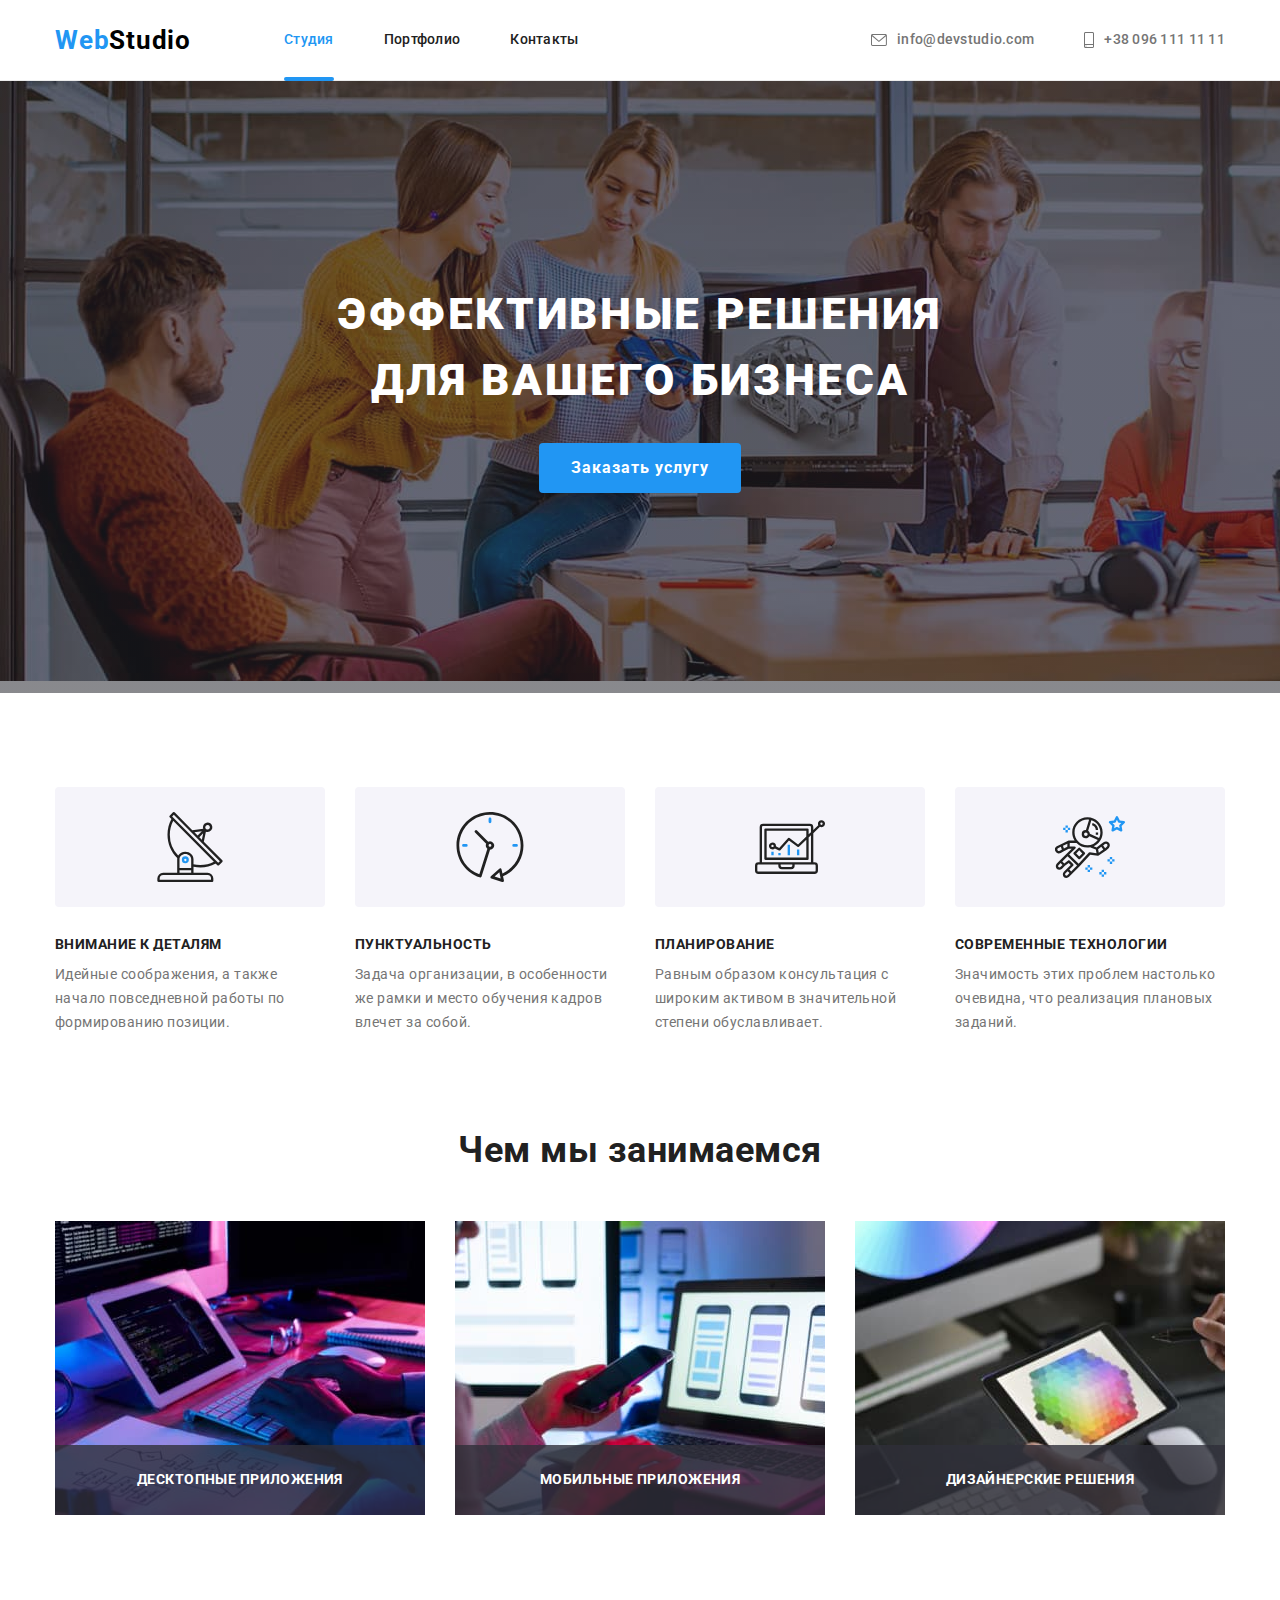
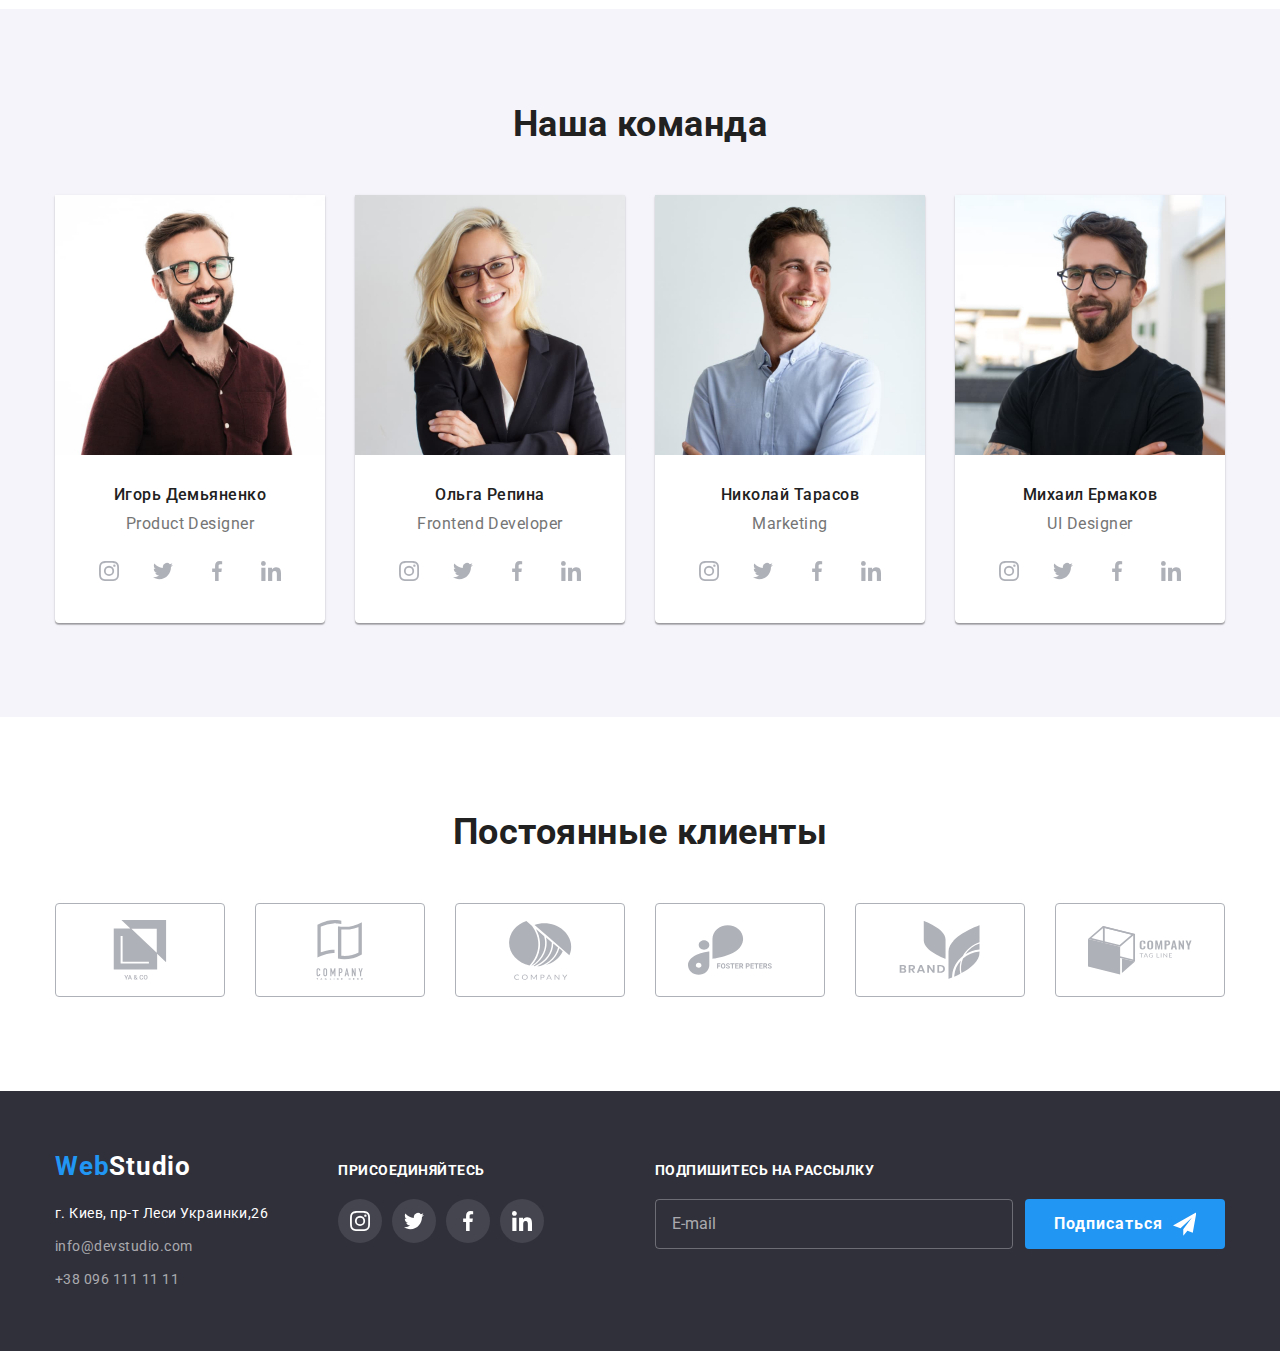
==== index.html @ 03849c9b "правки з Modal в adaptiv Tablet" ====
<!DOCTYPE html>
<html lang="ru">
  <head>
    <meta charset="UTF-8" />
    <meta http-equiv="X-UA-Compatible" content="IE=edge" />
    <meta name="viewport" content="width=device-width, initial-scale=1.0" />
    <title>Студия</title>
    <link
      href="https://fonts.googleapis.com/css2?family=Raleway:wght@700&family=Roboto:wght@400;500;700;900&display=swap"
      rel="stylesheet"
    />
    <link
      rel="stylesheet"
      href="https://cdnjs.cloudflare.com/ajax/libs/modern-normalize/1.1.0/modern-normalize.min.css"
    />
    <link rel="stylesheet" href="./css/main.min.css" />
  </head>
  <body data-body>
    <!-- Container Header -->

    <header class="header">
      <div class="header__conteiner conteiner">
        <!-- Header Navigation -->
        <nav class="nav">
          <a lang="en" href="./index.html" class="logo nav__logo link"
            >Web<span class="logo__black">Studio</span></a
          >
          <ul class="nav__list list">
            <li class="nav__item">
              <a href="./index.html" class="nav__link nav__link--current link">Студия</a>
            </li>
            <li class="nav__item">
              <a href="./portfolio.html" class="nav__link link">Портфолио</a>
            </li>
            <li class="nav__item"><a href="" class="nav__link link">Контакты</a></li>
          </ul>
        </nav>

        <!-- Header Contacts -->

        <ul class="contacts list">
          <li class="contacts__item">
            <a class="contacts__link link" href="mailto:info@devstudio.com">
              <svg class="contacts__icon" width="16" height="12">
                <use href="./images/icons.svg#envelope"></use>
              </svg>
              info@devstudio.com
            </a>
          </li>
          <li class="contacts__item">
            <a class="contacts__link link" href="tel:+380961111111">
              <svg class="contacts__icon" width="10" height="16">
                <use href="./images/icons.svg#smartphone"></use>
              </svg>
              +38 096 111 11 11
            </a>
          </li>
        </ul>

        <!-- Mobile Menu open-button-->

        <button type="button" class="menu-button" data-menu-open>
          <svg class="menu-button__icon" width="40" height="40">
            <use href="./images/icons.svg#menu_open"></use>
          </svg>
        </button>
      </div>

      <!-- Header Mobile Menu -->

      <div class="menu is-hidden" data-menu>
        <div class="menu__conteiner conteiner">
          <div class="menu__top">
            <!-- Mobile Menu close-button-->

            <button type="button" class="menu-button menu-button--close" data-menu-close>
              <svg class="menu-button__icon" width="40" height="40">
                <use href="./images/icons.svg#menu_close"></use>
              </svg>
            </button>

            <!-- Menu Navigation -->

            <ul class="menu-nav list">
              <li class="menu-nav__item">
                <a href="./index.html" class="menu-nav__link menu-nav__link--current link"
                  >Студия</a
                >
              </li>
              <li class="menu-nav__item">
                <a href="./portfolio.html" class="menu-nav__link link">Портфолио</a>
              </li>
              <li class="menu-nav__item"><a href="" class="menu-nav__link link">Контакты</a></li>
            </ul>
          </div>
          <div class="menu__bottom">
            <!-- Menu Contects -->

            <ul class="menu-contacts list">
              <li class="menu-contacts__item">
                <a
                  class="menu-contacts__link menu-contacts__link--tel link"
                  href="tel:+380961111111"
                >
                  +38 096 111 11 11
                </a>
              </li>

              <li class="menu-contacts__item">
                <a class="menu-contacts__link link" href="mailto:info@devstudio.com">
                  info@devstudio.com
                </a>
              </li>
            </ul>

            <!-- Menu Links -->

            <ul class="menu-links list">
              <li class="menu-links__item">
                <a href="" class="menu-links__link" aria-label="instagram" target="_blank"></a
                >Instagram
              </li>

              <li class="menu-links__item">
                <a href="" class="menu-links__link" aria-label="twitter" target="_blank"></a>Twitter
              </li>

              <li class="menu-links__item">
                <a href="" class="menu-links__link" aria-label="facebook" target="_blank"></a
                >Facebook
              </li>

              <li class="menu-links__item">
                <a href="" aria-label="linkedin" target="_blank"></a>Linkedin
              </li>
            </ul>
          </div>
        </div>
      </div>
    </header>

    <!-- Container About -->

    <main>
      <!-- section Hero -->
      <section class="hero">
        <div class="conteiner">
          <h1 class="hero__title">Эффективные решения для вашего бизнеса</h1>
          <button type="button" class="hero__button" data-modal-open>Заказать услугу</button>
        </div>
      </section>

      <!-- section Specifics -->

      <section class="section">
        <div class="conteiner">
          <h2 class="visually-hidden">Особенности</h2>
          <ul class="specifics list">
            <li class="specifics__item">
              <div class="specifics__box">
                <svg class="specifics__icon">
                  <use href="./images/icons.svg#antenna"></use>
                </svg>
              </div>
              <h3 class="specifics__caption">Внимание к деталям</h3>
              <p class="specifics__text">
                Идейные соображения, а также начало повседневной работы по формированию позиции.
              </p>
            </li>

            <li class="specifics__item">
              <div class="specifics__box">
                <svg class="specifics__icon">
                  <use href="./images/icons.svg#clock"></use>
                </svg>
              </div>
              <h3 class="specifics__caption">Пунктуальность</h3>
              <p class="specifics__text">
                Задача организации, в особенности же рамки и место обучения кадров влечет за собой.
              </p>
            </li>

            <li class="specifics__item">
              <div class="specifics__box">
                <svg class="specifics__icon">
                  <use href="./images/icons.svg#diagram"></use>
                </svg>
              </div>
              <h3 class="specifics__caption">Планирование</h3>
              <p class="specifics__text">
                Равным образом консультация с широким активом в значительной степени обуславливает.
              </p>
            </li>

            <li class="specifics__item">
              <div class="specifics__box">
                <svg class="specifics__icon">
                  <use href="./images/icons.svg#astronaut"></use>
                </svg>
              </div>
              <h3 class="specifics__caption">Современные технологии</h3>
              <p class="specifics__text">
                Значимость этих проблем настолько очевидна, что реализация плановых заданий.
              </p>
            </li>
          </ul>
        </div>
      </section>

      <!-- section Features -->

      <section class="section section--padding">
        <div class="conteiner">
          <h2 class="section__title section__title--hidden">Чем мы занимаемся</h2>
          <ul class="features list">
            <li class="features__item">
              <div class="features__card">
                <img
                  src="./images/box-1.jpg"
                  alt="Планшет с клавиатурой"
                  width="370"
                  height="294"
                />
                <div class="features__thumb">
                  <h3 class="features__caption">Десктопные приложения</h3>
                </div>
              </div>
            </li>

            <li class="features__item">
              <div class="features__card">
                <img src="./images/box-2.jpg" alt="Смартфон и ноутбук" width="370" height="294" />
                <div class="features__thumb">
                  <h3 class="features__caption">Мобильные приложения</h3>
                </div>
              </div>
            </li>

            <li class="features__item">
              <div class="features__card">
                <img
                  src="./images/box-3.jpg"
                  alt="Планшет с изображением"
                  width="370"
                  height="294"
                />
                <div class="features__thumb">
                  <h3 class="features__caption">Дизайнерские решения</h3>
                </div>
              </div>
            </li>
          </ul>
        </div>
      </section>

      <!-- section Team -->

      <section class="section section--background">
        <div class="conteiner">
          <h2 class="section__title">Наша команда</h2>
          <ul class="team list">
            <li class="team__item">
              <img
                src="./images/team-card-1.jpg"
                alt="Мужчина в очках с бородой в коричневой рубашке"
                width="270"
                height="260"
              />
              <div class="team__card">
                <h3 class="team__caption">Игорь Демьяненко</h3>
                <p lang="en" class="team__text">Product Designer</p>
                <ul class="networks list">
                  <li class="networks__item">
                    <a class="networks__link" href="" aria-label="instagram">
                      <svg class="networks__icon networks__icon--team">
                        <use href="./images/icons.svg#instagram"></use>
                      </svg>
                    </a>
                  </li>

                  <li class="networks__item">
                    <a class="networks__link" href="" aria-label="twitter">
                      <svg class="networks__icon networks__icon--team">
                        <use href="./images/icons.svg#twitter"></use>
                      </svg>
                    </a>
                  </li>

                  <li class="networks__item">
                    <a class="networks__link" href="" aria-label="facebook">
                      <svg class="networks__icon networks__icon--team">
                        <use href="./images/icons.svg#facebook"></use>
                      </svg>
                    </a>
                  </li>

                  <li class="networks__item">
                    <a class="networks__link" href="" aria-label="linkedin">
                      <svg class="networks__icon networks__icon--team">
                        <use href="./images/icons.svg#linkedin"></use>
                      </svg>
                    </a>
                  </li>
                </ul>
              </div>
            </li>

            <li class="team__item">
              <img
                src="./images/team-card-2.jpg"
                alt="Девушка с белыми волосами в очках в черном пиджаке"
                width="270"
                height="260"
              />
              <div class="team__card">
                <h3 class="team__caption">Ольга Репина</h3>
                <p lang="en" class="team__text">Frontend Developer</p>
                <ul class="networks list">
                  <li class="networks__item">
                    <a class="networks__link" href="" aria-label="instagram">
                      <svg class="networks__icon networks__icon--team">
                        <use href="./images/icons.svg#instagram"></use>
                      </svg>
                    </a>
                  </li>

                  <li class="networks__item">
                    <a class="networks__link" href="" aria-label="twitter">
                      <svg class="networks__icon networks__icon--team">
                        <use href="./images/icons.svg#twitter"></use>
                      </svg>
                    </a>
                  </li>

                  <li class="networks__item">
                    <a class="networks__link" href="" aria-label="facebook">
                      <svg class="networks__icon networks__icon--team">
                        <use href="./images/icons.svg#facebook"></use>
                      </svg>
                    </a>
                  </li>

                  <li class="networks__item">
                    <a class="networks__link" href="" aria-label="linkedin">
                      <svg class="networks__icon networks__icon--team">
                        <use href="./images/icons.svg#linkedin"></use>
                      </svg>
                    </a>
                  </li>
                </ul>
              </div>
            </li>

            <li class="team__item">
              <img
                src="./images/team-card-3.jpg"
                alt="Мужчина в белой рубашке"
                width="270"
                height="260"
              />
              <div class="team__card">
                <h3 class="team__caption">Николай Тарасов</h3>
                <p lang="en" class="team__text">Marketing</p>
                <ul class="networks list">
                  <li class="networks__item">
                    <a class="networks__link" href="" aria-label="instagram">
                      <svg class="networks__icon networks__icon--team">
                        <use href="./images/icons.svg#instagram"></use>
                      </svg>
                    </a>
                  </li>

                  <li class="networks__item">
                    <a class="networks__link" href="" aria-label="twitter">
                      <svg class="networks__icon networks__icon--team">
                        <use href="./images/icons.svg#twitter"></use>
                      </svg>
                    </a>
                  </li>

                  <li class="networks__item">
                    <a class="networks__link" href="" aria-label="facebook">
                      <svg class="networks__icon networks__icon--team">
                        <use href="./images/icons.svg#facebook"></use>
                      </svg>
                    </a>
                  </li>

                  <li class="networks__item">
                    <a class="networks__link" href="" aria-label="linkedin">
                      <svg class="networks__icon networks__icon--team">
                        <use href="./images/icons.svg#linkedin"></use>
                      </svg>
                    </a>
                  </li>
                </ul>
              </div>
            </li>

            <li class="team__item">
              <img
                src="./images/team-card-4.jpg"
                alt="Мужчина в очках с бородой в черной футболке"
                width="270"
                height="260"
              />
              <div class="team__card">
                <h3 class="team__caption">Михаил Ермаков</h3>
                <p lang="en" class="team__text">UI Designer</p>
                <ul class="networks list">
                  <li class="networks__item">
                    <a class="networks__link" href="" aria-label="instagram">
                      <svg class="networks__icon networks__icon--team">
                        <use href="./images/icons.svg#instagram"></use>
                      </svg>
                    </a>
                  </li>

                  <li class="networks__item">
                    <a class="networks__link" href="" aria-label="twitter">
                      <svg class="networks__icon networks__icon--team">
                        <use href="./images/icons.svg#twitter"></use>
                      </svg>
                    </a>
                  </li>

                  <li class="networks__item">
                    <a class="networks__link" href="" aria-label="facebook">
                      <svg class="networks__icon networks__icon--team">
                        <use href="./images/icons.svg#facebook"></use>
                      </svg>
                    </a>
                  </li>

                  <li class="networks__item">
                    <a class="networks__link" href="" aria-label="linkedin">
                      <svg class="networks__icon networks__icon--team">
                        <use href="./images/icons.svg#linkedin"></use>
                      </svg>
                    </a>
                  </li>
                </ul>
              </div>
            </li>
          </ul>
        </div>
      </section>

      <!--section Clients -->

      <section class="section">
        <div class="conteiner">
          <h2 class="section__title">Постоянные клиенты</h2>
          <ul class="clients list">
            <li class="clients__item">
              <a class="clients__links" href="" aria-label="company-a">
                <svg class="clients__icon" width="106" height="60">
                  <use href="./images/icons.svg#group-a"></use>
                </svg>
              </a>
            </li>

            <li class="clients__item">
              <a class="clients__links" href="" aria-label="company-b">
                <svg class="clients__icon" width="106" height="60">
                  <use href="./images/icons.svg#group-b"></use>
                </svg>
              </a>
            </li>

            <li class="clients__item">
              <a class="clients__links" href="" aria-label="company-c">
                <svg class="clients__icon" width="106" height="60">
                  <use href="./images/icons.svg#group-c"></use>
                </svg>
              </a>
            </li>

            <li class="clients__item">
              <a class="clients__links" href="" aria-label="company-d">
                <svg class="clients__icon" width="106" height="60">
                  <use href="./images/icons.svg#group-d"></use>
                </svg>
              </a>
            </li>

            <li class="clients__item">
              <a class="clients__links" href="" aria-label="company-e">
                <svg class="clients__icon" width="106" height="60">
                  <use href="./images/icons.svg#group-e"></use>
                </svg>
              </a>
            </li>

            <li class="clients__item">
              <a class="clients__links" href="" aria-label="company-f">
                <svg class="clients__icon" width="106" height="60">
                  <use href="./images/icons.svg#group-f"></use>
                </svg>
              </a>
            </li>
          </ul>
        </div>
      </section>
    </main>

    <!-- Container Information -->

    <footer class="footer">
      <div class="conteiner footer__conteiner">
        <!-- Address -->

        <div class="footer__inner">
          <div class="address">
            <a lang="en" href="./index.html" class="logo footer__logo link"
              >Web<span class="logo__white">Studio</span></a
            >
            <address>
              <ul class="address__list list">
                <li class="address__item">
                  <a
                    href="https://goo.gl/maps/yYDRXDm1d8VH44QLA"
                    target="_blank"
                    class="address__link address__link--map link"
                    >г. Киев, пр-т Леси Украинки,26</a
                  >
                </li>
                <li class="address__item">
                  <a href="mailto:info@devstudio.com" class="address__link link"
                    >info@devstudio.com</a
                  >
                </li>
                <li class="address__item">
                  <a href="tel:+380961111111" class="address__link link">+38 096 111 11 11</a>
                </li>
              </ul>
            </address>
          </div>

          <!-- Footer Links -->

          <div class="footer-links">
            <b class="footer-links__caption">присоединяйтесь</b>
            <ul class="networks list">
              <li class="networks__item">
                <a class="networks__link networks__link--fotter" href="" aria-label="instagram">
                  <svg class="networks__icon networks__icon--footer">
                    <use href="./images/icons.svg#instagram"></use>
                  </svg>
                </a>
              </li>

              <li class="networks__item">
                <a class="networks__link networks__link--fotter" href="" aria-label="twitter">
                  <svg class="networks__icon networks__icon--footer">
                    <use href="./images/icons.svg#twitter"></use>
                  </svg>
                </a>
              </li>

              <li class="networks__item">
                <a class="networks__link networks__link--fotter" href="" aria-label="facebook">
                  <svg class="networks__icon networks__icon--footer">
                    <use href="./images/icons.svg#facebook"></use>
                  </svg>
                </a>
              </li>

              <li class="networks__item">
                <a class="networks__link networks__link--fotter" href="" aria-label="linkedin">
                  <svg class="networks__icon networks__icon--footer">
                    <use href="./images/icons.svg#linkedin"></use>
                  </svg>
                </a>
              </li>
            </ul>
          </div>
        </div>

        <!-- Footer form -->

        <form name="footer-form" autocomplete="on" class="footer-form">
          <strong class="footer-form__titel">Подпишитесь на рассылку</strong>
          <div class="mailing">
            <input type="email" name="mail" placeholder="E-mail" class="mailing__input" />

            <button type="submit" class="footer__button">
              Подписаться
              <svg class="button__icon" width="24" height="24">
                <use href="./images/icons.svg#icon-send"></use>
              </svg>
            </button>
          </div>
        </form>
      </div>
    </footer>

    <!-- Model window -->

    <div class="backdrop is-hidden" data-modal>
      <div class="modal">
        <button class="backdrop-button" data-modal-close>
          <svg class="backdrop-button__icon">
            <use href="./images/icons.svg#close-black"></use>
          </svg>
        </button>

        <!-- Modal form -->

        <form name="modal-form" autocomplete="on" class="modal-form">
          <b class="modal-form__titel">Оставьте свои данные, мы вам перезвоним</b>

          <div class="modal-form__meta">
            <div class="modal-form__field">
              <label class="modal-form__label" for="user-name">Имя</label>
              <div class="modal-form__inner">
                <input
                  class="modal-form__input"
                  type="text"
                  name="user-name"
                  id="user-name"
                  autofocus
                />
                <svg class="modal-form__icon" width="18" height="18">
                  <use href="./images/icons.svg#person"></use>
                </svg>
              </div>
            </div>

            <div class="modal-form__field">
              <label class="modal-form__label" for="tel">Телефон</label>
              <div class="modal-form__inner">
                <input class="modal-form__input" type="tel" name="tel" id="tel" />
                <svg class="modal-form__icon" width="18" height="18">
                  <use href="./images/icons.svg#phone"></use>
                </svg>
              </div>
            </div>

            <div class="modal-form__field">
              <label class="modal-form__label" for="email">Почта</label>
              <div class="modal-form__inner">
                <input class="modal-form__input" type="email" name="email" id="email" />
                <svg class="modal-form__icon" width="18" height="18">
                  <use href="./images/icons.svg#email"></use>
                </svg>
              </div>
            </div>

            <label class="modal-form__comment">
              <span class="modal-form__label">Комментарий</span>
              <textarea
                class="modal-form__textarea"
                name="comment"
                placeholder="Введите текст"
              ></textarea>
            </label>
          </div>

          <div class="policy">
            <label class="policy__label">
              <input type="checkbox" name="policy" class="checkbox" />
              <span class="policy__icon"></span>

              <span class="policy__text">Соглашаюсь с рассылкой и принимаю </span>
              <a href="" class="policy__link link">Условия договора</a>
            </label>
          </div>

          <button type="submit" class="modal__button">Отправить</button>
        </form>
      </div>
    </div>

    <script src="./js/modal.js"></script>
    <script src="./js/menu.js"></script>
    <script>
      const { height: headerHeight } = document.querySelector('.header').getBoundingClientRect();
      document.body.style.paddingTop = `${headerHeight}px`;
    </script>
  </body>
</html>
---- css/main.min.css ----
body{background-color:#fff;color:#757575;font-family:"Roboto",sans-serif;letter-spacing:.03em}h1,h2,h3,ul,p{margin:0}img{display:block;max-width:100%;height:auto}.link{text-decoration:none}.list{padding:0;margin:0;list-style:none}.visually-hidden{position:absolute;width:1px;height:1px;margin:-1px;border:0;padding:0;clip:rect(0 0 0 0);overflow:hidden}.no-scroll{overflow:hidden}.works__button,.hero__button,.footer__button,.modal__button{display:inline-block;font-family:inherit;text-align:center;border:0;border-radius:4px;transition:background-color 250ms cubic-bezier(0.4, 0, 0.2, 1),color 250ms cubic-bezier(0.4, 0, 0.2, 1)}.conteiner{margin-left:auto;margin-right:auto;padding:0 15px}@media screen and (min-width: 480px){.conteiner{width:480px}}@media screen and (min-width: 768px){.conteiner{width:768px}}@media screen and (min-width: 1200px){.conteiner{width:1200px}}.networks{display:flex;justify-content:center}.networks__item:not(:last-child){margin-right:10px}.networks__link{display:flex;justify-content:center;align-items:center;width:44px;height:44px;border-radius:50%;transition:background-color 250ms cubic-bezier(0.4, 0, 0.2, 1)}.networks__link--fotter{background-color:rgba(255,255,255,.1)}.networks__link:hover,.networks__link:focus{background-color:#2196f3}.networks__icon{width:20px;height:20px}.networks__icon--footer{fill:#fff}.networks__icon--team{fill:#afb1b8;transition:fill 250ms cubic-bezier(0.4, 0, 0.2, 1)}.networks__link:hover .networks__icon--team,.networks__link:focus .networks__icon--team{fill:#fff}.logo{color:#2196f3;font-family:"Roboto",sans-serif;font-weight:700;font-size:24px;line-height:1.17;letter-spacing:.03em}@media screen and (min-width: 1200px){.logo{font-size:26px;line-height:1.19}}.nav__logo{padding:16px 0}@media screen and (min-width: 768px)and (max-width: 1199px){.nav__logo{padding:26px 0}}@media screen and (min-width: 768px)and (max-width: 1199px)and (min-width: 1200px){.nav__logo{padding:24px 0}}.logo__black{color:#000}.footer__logo{display:inline-block;margin-bottom:20px}.logo__white{color:#fff}.header{position:fixed;top:0;left:0;width:100%;min-height:60px;z-index:1;border-bottom:1px solid #ececec;background-color:#fff;font-weight:500;font-size:14px;line-height:1.14;letter-spacing:.02em}.header__conteiner{display:flex}.nav{display:flex;align-items:center}.nav__list{position:relative;display:none}@media screen and (min-width: 768px){.nav__list{display:flex;margin-left:88px}}@media screen and (min-width: 1200px){.nav__list{margin-left:93px}}.nav__link{display:none;padding:32px 0;color:#212121;transition:color 250ms cubic-bezier(0.4, 0, 0.2, 1)}@media screen and (min-width: 768px){.nav__link{display:block}}.nav__link--current{position:relative;color:#2196f3}.nav__link--current::after{position:absolute;left:0;bottom:-1px;display:inline-block;content:"";width:100%;height:4px;border-radius:2px;background-color:#2196f3}.nav__link:hover,.nav__link:focus{color:#2196f3}.nav__item{position:relative}.nav__item:not(:last-child){margin-right:50px}.contacts{display:none;margin-left:auto}@media screen and (min-width: 768px)and (max-width: 1199px){.contacts{display:block;padding:21px 0}.contacts__item:not(:last-child){margin-bottom:10px}}@media screen and (min-width: 1200px){.contacts{display:flex}.contacts__item:not(:last-child){margin-right:50px}}.contacts__link{display:flex;align-items:center;color:#757575;transition:color 250ms cubic-bezier(0.4, 0, 0.2, 1)}@media screen and (min-width: 1200px){.contacts__link{padding:32px 0}}.contacts__link:hover,.contacts__link:focus{color:#2196f3}.contacts__icon{display:inline-block;margin-right:10px;fill:#757575;transition:fill 250ms cubic-bezier(0.4, 0, 0.2, 1)}.contacts__link:hover .contacts__icon,.contacts__link:focus .contacts__icon{fill:#2196f3}.menu{position:fixed;top:0;left:0;width:100vw;height:100vh;z-index:5;background-color:#fff;transform:scale(1);transition:transform 250ms cubic-bezier(0.4, 0, 0.2, 1),visibility 250ms cubic-bezier(0.4, 0, 0.2, 1),opacity 250ms cubic-bezier(0.4, 0, 0.2, 1)}.menu.is-hidden{visibility:hidden;opacity:0;pointer-events:none;transform:scale(0.8)}.menu__conteiner{position:relative;padding:48px 40px;display:flex;flex-direction:column;height:100%;justify-content:space-between;overflow:scroll}@media screen and (min-width: 768px){.menu{display:none}}.menu-button{display:none;margin-left:auto;background-color:rgba(0,0,0,0);border:none;cursor:pointer}@media screen and (max-width: 767px){.menu-button{display:block}}.menu-button--close{position:absolute;top:0;right:0}.menu-button__icon{transition:fill 250ms cubic-bezier(0.4, 0, 0.2, 1)}.menu-button:hover .menu-button__icon{fill:#2196f3}.menu-nav__item:not(:last-child){margin-bottom:32px}.menu-nav__link{font-weight:500;font-size:40px;line-height:1.18;color:#212121;transition:color 250ms cubic-bezier(0.4, 0, 0.2, 1)}.menu-nav__link--current{color:#2196f3}.menu-nav__link:hover,.menu-nav__link:focus{color:#2196f3}.menu-contacts{margin-bottom:64px}.menu-contacts__item:not(:last-child){margin-bottom:32px}.menu-contacts__link{font-size:24px;line-height:1.17;color:#757575;transition:color 250ms cubic-bezier(0.4, 0, 0.2, 1)}.menu-contacts__link--tel{font-weight:500;font-size:34px;line-height:1.18;color:#2196f3}.menu-links{display:flex}.menu-links__item:not(:last-child){margin-right:20px}.menu-links__item{position:relative;font-weight:500;font-size:18px;line-height:1.22;color:#2196f3;cursor:pointer}.menu-links__link::after{position:absolute;right:-10px;display:inline-block;content:"";border:1px solid rgba(33,33,33,.2);height:22px}.hero{margin-left:auto;margin-right:auto;padding:118px 0;background-color:#c4c4c4;background-image:linear-gradient(to right, rgba(47, 48, 58, 0.4), rgba(47, 48, 58, 0.4)),url(../images/bg-img.jpg);background-position:cover;background-repeat:no-repeat;text-align:center}@media screen and (min-width: 1200px){.hero{padding:200px 0}}.hero__title{margin-left:auto;margin-right:auto;margin-bottom:30px;color:#fff;font-weight:900;font-size:26px;line-height:1.62;text-align:center;letter-spacing:.06em;text-transform:uppercase}@media screen and (min-width: 480px)and (max-width: 1199px){.hero__title{width:360px}}@media screen and (min-width: 1200px){.hero__title{width:696px;font-size:44px;line-height:1.5}}.section{padding:60px 0}@media screen and (min-width: 1200px){.section{padding:94px 0}}.section--padding{padding-top:0}.section--background{background-color:#f5f4fa}.section__title{margin-bottom:30px;color:#212121;font-weight:700;font-size:28px;line-height:1.18;text-align:center}@media screen and (min-width: 1200px){.section__title{margin-bottom:50px;font-size:36px;line-height:1.17}}.section__title--hidden{display:none}@media screen and (min-width: 1200px){.section__title--hidden{display:block}}@media screen and (min-width: 768px){.specifics{display:flex}}@media screen and (min-width: 768px)and (max-width: 1199px){.specifics{flex-wrap:wrap;margin-right:-30px;margin-bottom:-30px}}.specifics__item{max-width:100%}@media screen and (min-width: 768px)and (max-width: 1199px){.specifics__item{width:calc(50% - 30px);margin-right:30px;margin-bottom:30px}}@media screen and (min-width: 1200px){.specifics__item{max-width:270px}}@media screen and (max-width: 767px){.specifics__item:not(:last-child){margin-bottom:30px}}@media screen and (min-width: 1200px){.specifics__item:not(:last-child){margin-right:30px}}.specifics__box{display:flex;height:120px;margin-bottom:30px;background-color:#f5f4fa;border-radius:4px;justify-content:center;align-items:center}.specifics__icon{width:70px;height:70px}.specifics__caption{color:#212121;margin-bottom:10px;font-weight:700;font-size:14px;line-height:1.14;text-transform:uppercase}.specifics__text{font-size:14px;line-height:1.7}.features{display:none}@media screen and (min-width: 1200px){.features{display:flex}}.features__item:not(:last-child){margin-right:30px}.features__card{position:relative}.features__thumb{display:flex;position:absolute;bottom:0;width:100%;height:70px;justify-content:center;align-items:center;background-color:rgba(47,48,58,.8)}.features__caption{color:#fff;font-weight:700;font-size:14px;line-height:1.14;text-align:center;letter-spacing:.03em;text-transform:uppercase}@media screen and (min-width: 768px){.team{display:flex}}@media screen and (min-width: 768px)and (max-width: 1199px){.team{flex-wrap:wrap;margin-right:-30px;margin-bottom:-30px}}.team__item{max-width:100%;border-radius:0px 0px 4px 4px;background-color:#fff;box-shadow:0px 1px 3px rgba(0,0,0,.12),0px 1px 1px rgba(0,0,0,.14),0px 2px 1px rgba(0,0,0,.2)}@media screen and (min-width: 768px)and (max-width: 1199px){.team__item{width:calc(50% - 30px);margin-right:30px}}@media screen and (max-width: 1199px){.team__item{margin-bottom:30px}}@media screen and (min-width: 1200px){.team__item{width:1200px}.team__item:not(:last-child){margin-right:30px}}.team__card{padding:30px}.team__caption{color:#212121;margin-bottom:10px;font-weight:500;font-size:16px;line-height:1.19;text-align:center}.team__text{font-size:16px;line-height:1.19;text-align:center;margin-bottom:16px}.clients{display:flex}@media screen and (max-width: 1199px){.clients{flex-wrap:wrap;margin-right:-30px;margin-bottom:-30px}}@media screen and (max-width: 767px){.clients__item{width:calc(50% - 30px)}}@media screen and (min-width: 768px){.clients__item{width:calc(33.3333333333% - 30px)}}@media screen and (max-width: 1199px){.clients__item{margin-right:30px;margin-bottom:30px}}@media screen and (min-width: 1200px){.clients__item{width:170px}.clients__item:not(:last-child){margin-right:30px}}.clients__links{display:flex;justify-content:center;align-items:center;padding:16px 32px;border:1px solid #afb1b8;border-radius:4px;transition:border 250ms cubic-bezier(0.4, 0, 0.2, 1)}.clients__links:hover,.clients__links:focus{border:1px solid #2196f3}.clients__icon{fill:#afb1b8;transition:fill 250ms cubic-bezier(0.4, 0, 0.2, 1)}.clients__links:hover .clients__icon,.clients__links:focus .clients__icon{fill:#2196f3}.footer{padding-top:60px;padding-bottom:60px;background-color:#2f303a}@media screen and (max-width: 1199px){.footer__conteiner{text-align:center}}@media screen and (min-width: 1200px){.footer__conteiner{display:flex;align-items:baseline}}@media screen and (min-width: 768px){.footer__inner{display:flex;align-items:baseline}}@media screen and (min-width: 768px)and (max-width: 1199px){.footer__inner{justify-content:space-around}}@media screen and (max-width: 1199px){.footer__inner{margin-bottom:60px}}@media screen and (max-width: 767px){.address{margin-bottom:60px}}@media screen and (min-width: 1200px){.address{margin-right:70px}}.address__list{font-style:normal;font-size:14px;line-height:1.7}.address__item:not(:last-child){margin-bottom:8px}@media screen and (min-width: 1200px){.address__item:not(:last-child){margin-bottom:9px}}.address__link{color:rgba(255,255,255,.6);transition:color 250ms cubic-bezier(0.4, 0, 0.2, 1)}.address__link:hover,.address__link:hover{color:#2196f3}.address__link--map{color:#fff;transition:color 250ms cubic-bezier(0.4, 0, 0.2, 1)}.footer-links__caption{display:inline-block;margin-bottom:20px;color:#fff;font-weight:700;font-size:14px;line-height:1.14;text-transform:uppercase}.footer-form{display:flex;flex-direction:column}@media screen and (min-width: 1200px){.footer-form{width:570px;margin-left:auto}}.footer-form__titel{margin-bottom:20px;color:#fff;font-weight:700;font-size:14px;line-height:1.14;text-transform:uppercase}@media screen and (min-width: 768px)and (max-width: 1199px){.mailing{padding:0 160px}}@media screen and (min-width: 1200px){.mailing{display:flex;align-items:stretch}}.mailing__input{width:100%;padding:15px 16px;border:1px solid rgba(255,255,255,.3);border-radius:4px;background-color:rgba(0,0,0,0);color:rgba(255,255,255,.6)}@media screen and (max-width: 1199px){.mailing__input{margin-bottom:20px}}.mailing__input::-moz-placeholder{color:rgba(255,255,255,.6);font-size:16px;line-height:1.25px}.mailing__input:-ms-input-placeholder{color:rgba(255,255,255,.6);font-size:16px;line-height:1.25px}.mailing__input::placeholder{color:rgba(255,255,255,.6);font-size:16px;line-height:1.25px}.buttons{display:flex}@media screen and (max-width: 767px){.buttons{flex-wrap:wrap;margin-bottom:25px}}@media screen and (min-width: 768px){.buttons{margin-bottom:30px;justify-content:center}}@media screen and (min-width: 1200px){.buttons{margin-bottom:50px}}.buttons__item:not(:last-child){margin-right:8px}@media screen and (max-width: 767px){.buttons__item{margin-bottom:15px}}@media screen and (min-width: 768px){.works__list{display:flex;flex-wrap:wrap;margin-right:-30px;margin-bottom:-30px}}.works__item{margin-bottom:30px}@media screen and (min-width: 768px){.works__item{width:calc(50% - 30px);margin-right:30px}}@media screen and (min-width: 1200px){.works__item{width:calc(33.3333333333% - 30px);margin-right:30px}}.product{display:flex;flex-direction:column;height:100%;transition:box-shadow 250ms cubic-bezier(0.4, 0, 0.2, 1)}.product:hover,.product:focus{box-shadow:0px 4px 4px rgba(0,0,0,.25),0px 1px 1px rgba(0,0,0,.12),0px 4px 4px rgba(0,0,0,.06),1px 4px 6px rgba(0,0,0,.16)}.product__thumb{position:relative;overflow:hidden}.product__info{color:#fff;font-size:18px;line-height:1.56}.product__name{flex-grow:1;border:1px solid #eee;border-top:none;padding:20px 24px}.product__caption{color:#212121;margin-bottom:4px;font-weight:700;font-size:18px;line-height:2;letter-spacing:.06em}.product__text{color:#757575;font-style:normal;font-size:16px;line-height:1.9}.product__overlay{position:absolute;top:0;left:0;width:100%;height:100%;padding:63px 24px;background-color:rgba(33,150,243,.9);transition:transform 250ms cubic-bezier(0.4, 0, 0.2, 1),opacity 250ms cubic-bezier(0.4, 0, 0.2, 1);transform:translateY(100%);overflow:auto;opacity:0}.product:hover .product__overlay,.product:focus .product__overlay{transform:translateY(0);opacity:1}.hero__button,.footer__button,.modal__button{min-width:200px;padding:10px 32px;background-color:#2196f3;color:#fff;cursor:pointer;transition:background-color 250ms cubic-bezier(0.4, 0, 0.2, 1),color 250ms cubic-bezier(0.4, 0, 0.2, 1);font-weight:700;font-size:16px;line-height:1.9;letter-spacing:.06em}.hero__button:hover,.hero__button:focus,.footer__button:hover,.footer__button:focus,.modal__button:hover,.modal__button:focus{background-color:#188ce8;color:#fff}.footer__button{padding:10px 29px}@media screen and (min-width: 1200px){.footer__button{display:flex;align-items:center;margin-left:12px}}.button__icon{display:inline-block;width:24px;height:24px;margin-left:10px}.modal__button{box-shadow:0px 1px 3px rgba(0,0,0,.12),0px 1px 1px rgba(0,0,0,.14),0px 2px 1px rgba(0,0,0,.2)}.works__button{padding:6px 22px;background-color:#f5f4fa;color:#212121;cursor:pointer;transition:background-color 250ms cubic-bezier(0.4, 0, 0.2, 1),color 250ms cubic-bezier(0.4, 0, 0.2, 1),box-shadow 250ms cubic-bezier(0.4, 0, 0.2, 1);font-weight:500;font-size:16px;line-height:1.6}.works__button--current,.works__button:hover,.works__button:focus{background-color:#2196f3;color:#fff;box-shadow:0px 3px 1px rgba(0,0,0,.1),0px 1px 2px rgba(0,0,0,.08),0px 2px 2px rgba(0,0,0,.12)}.backdrop{position:fixed;top:0;left:0;width:100%;height:100%;z-index:2;background-color:rgba(0,0,0,.2);opacity:1;transition:opacity 250ms cubic-bezier(0.4, 0, 0.2, 1),visibility 250ms cubic-bezier(0.4, 0, 0.2, 1);overflow:scroll}.backdrop.is-hidden{visibility:hidden;opacity:0;pointer-events:none}.backdrop-button{position:absolute;top:8px;right:8px;display:flex;justify-content:center;align-items:center;margin:0;padding:0;width:30px;height:30px;border-radius:50%;border:1px solid rgba(0,0,0,.1);background-color:#fff;cursor:pointer}.backdrop-button__icon{width:18px;height:18px;transition:fill 250ms cubic-bezier(0.4, 0, 0.2, 1)}.backdrop-button:hover .backdrop-button__icon{fill:#2196f3}.modal{position:absolute;top:93px;left:50%;padding:40px;border-radius:4px;background-color:#fff;box-shadow:0px 1px 3px rgba(0,0,0,.12),0px 1px 1px rgba(0,0,0,.14),0px 2px 1px rgba(0,0,0,.2);transform:translate(-50%) scale(1);transition:transform 250ms cubic-bezier(0.4, 0, 0.2, 1)}@media screen and (max-width: 479px){.modal{width:95vw}}@media screen and (min-width: 480px){.modal{width:450px}}@media screen and (min-width: 768px){.modal{top:50%;transform:translate(-50%, -50%) scale(1)}}@media screen and (min-width: 1200px){.modal{width:528px}}.backdrop.is-hidden+.modal{transform:translate(-50%, -50%) scale(1.1)}.modal-form{display:flex;flex-direction:column;align-items:center}.modal-form__titel{display:inline-block;margin-bottom:12px;color:#212121;font-weight:700;font-size:20px;line-height:1.15;text-align:center}.modal-form__meta{display:flex;flex-direction:column;width:100%;margin-bottom:20px}.modal-form__field{display:flex;flex-direction:column;margin-bottom:10px}.modal-form__label{margin-bottom:4px;font-size:12px;line-height:1.17;letter-spacing:.01em}.modal-form__inner{position:relative}.modal-form__input{width:100%;padding:11px 12px;padding-left:42px;height:40px;border:1px solid rgba(33,33,33,.2);border-radius:4px;outline:0px;transition:border 250ms cubic-bezier(0.4, 0, 0.2, 1);font-size:12px;line-height:1.17;letter-spacing:.01em}.modal-form__input:hover,.modal-form__input:focus{border:1px solid #2196f3;cursor:pointer}.modal-form__icon{position:absolute;bottom:0;left:12px;top:50%;transform:translateY(-50%);transition:fill 250ms cubic-bezier(0.4, 0, 0.2, 1)}.modal-form__input:hover+.modal-form__icon,.modal-form__input:focus+.modal-form__icon{fill:#2196f3;cursor:pointer}.modal-form__comment{display:flex;flex-direction:column}.modal-form__textarea{padding:12px 16px;width:100%;height:120px;border:1px solid rgba(33,33,33,.2);border-radius:4px;resize:none;outline:0px;font-size:12px;line-height:1.17;letter-spacing:.01em}.modal-form__textarea:hover,.modal-form__textarea:focus{border:1px solid #2196f3;cursor:pointer}.modal-form__textarea::-moz-placeholder{color:rgba(117,117,117,.5);font-size:12px;line-height:1.17;letter-spacing:.01em}.modal-form__textarea:-ms-input-placeholder{color:rgba(117,117,117,.5);font-size:12px;line-height:1.17;letter-spacing:.01em}.modal-form__textarea::placeholder{color:rgba(117,117,117,.5);font-size:12px;line-height:1.17;letter-spacing:.01em}.policy{display:flex;align-items:center;margin-bottom:30px}.policy__label{display:flex;align-items:center;cursor:pointer}.policy__text{font-size:12px;line-height:1.16}@media screen and (min-width: 1200px){.policy__text{font-size:14px;line-height:1.71}}.policy__link{margin-left:3px;color:#2196f3;font-size:12px;line-height:1.17;-webkit-text-decoration-line:underline;text-decoration-line:underline}@media screen and (min-width: 1200px){.policy__link{font-size:14px;line-height:1.71}}.checkbox{position:absolute;width:1px;height:1px;margin:-1px;border:0;padding:0;clip:rect(0 0 0 0);overflow:hidden}.policy__icon{display:inline-block;width:16px;height:15px;margin-right:7px;background-image:url(../images/icon-check-1.svg);background-repeat:no-repeat;background-size:contain;background-position:center}.checkbox:checked+.policy__icon{background-image:url(../images/icon-check-2.svg);background-repeat:no-repeat;background-size:contain;background-position:center}/*# sourceMappingURL=main.min.css.map */
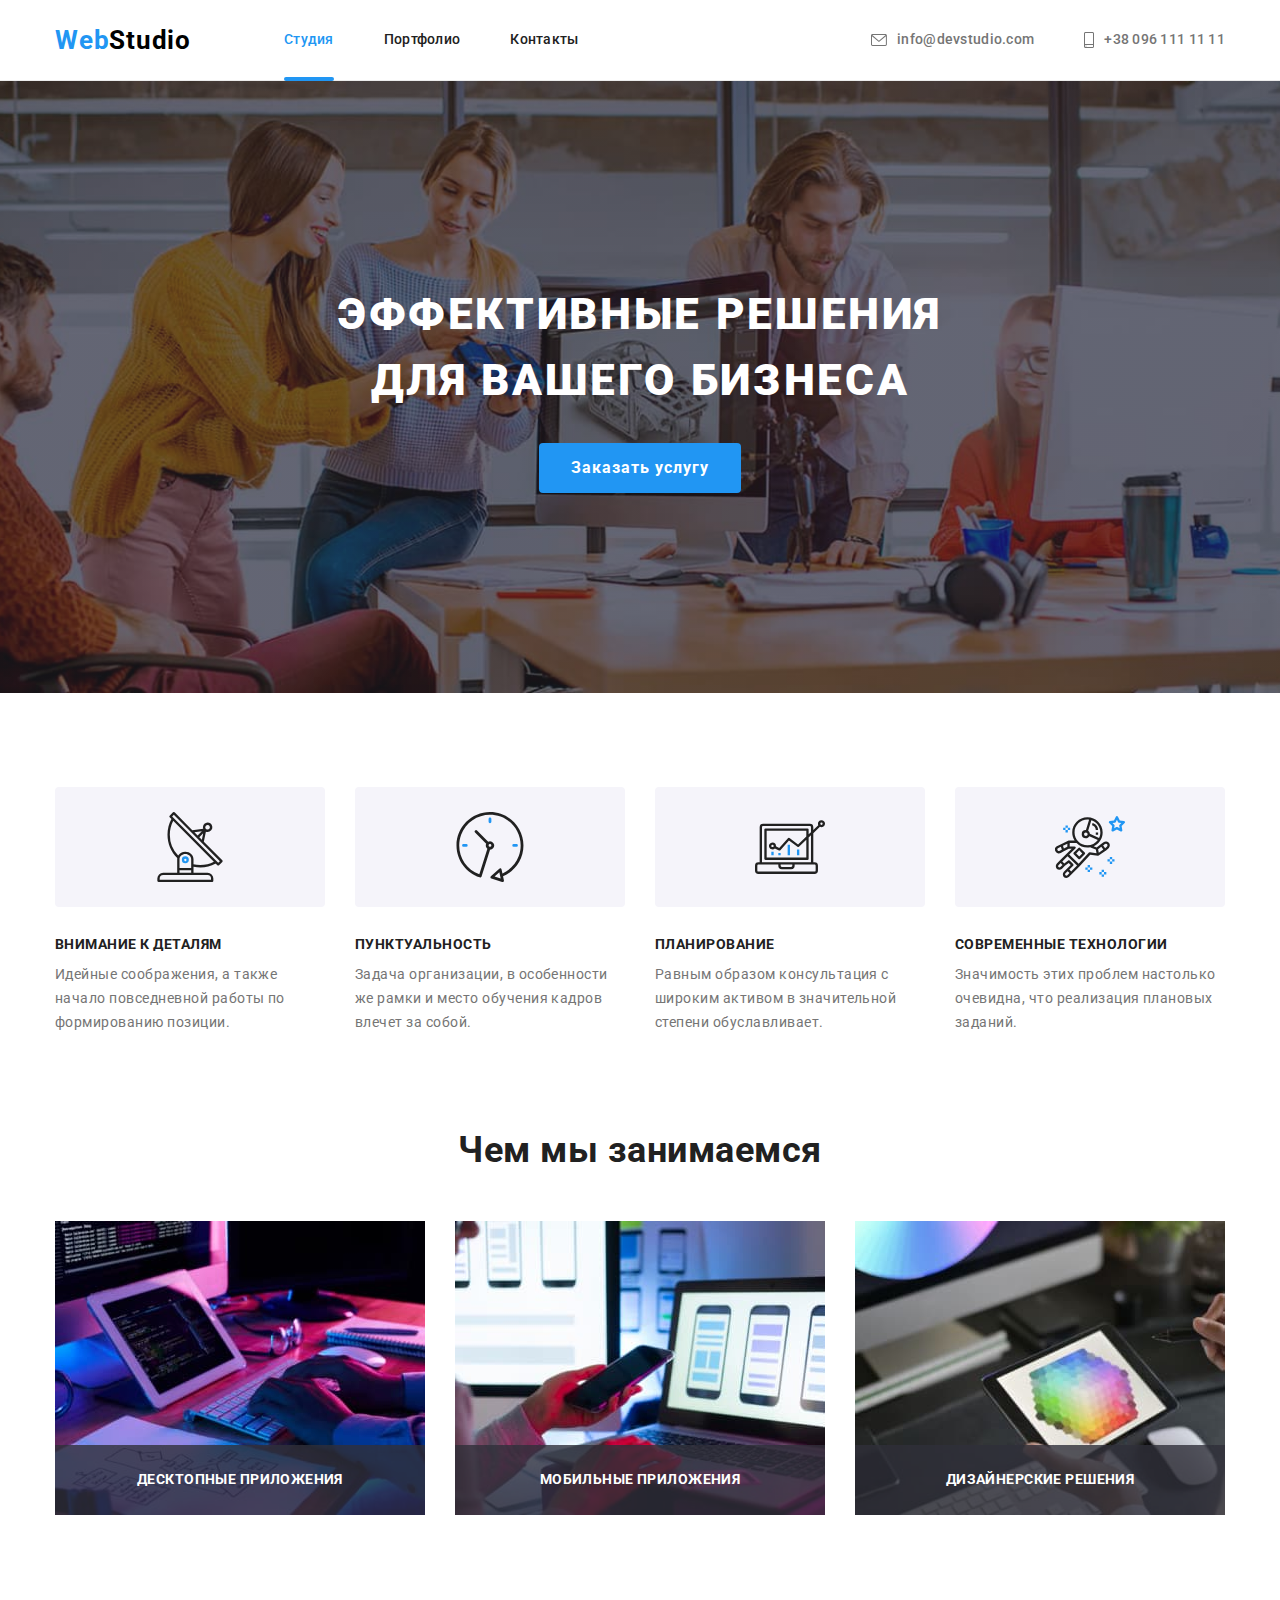
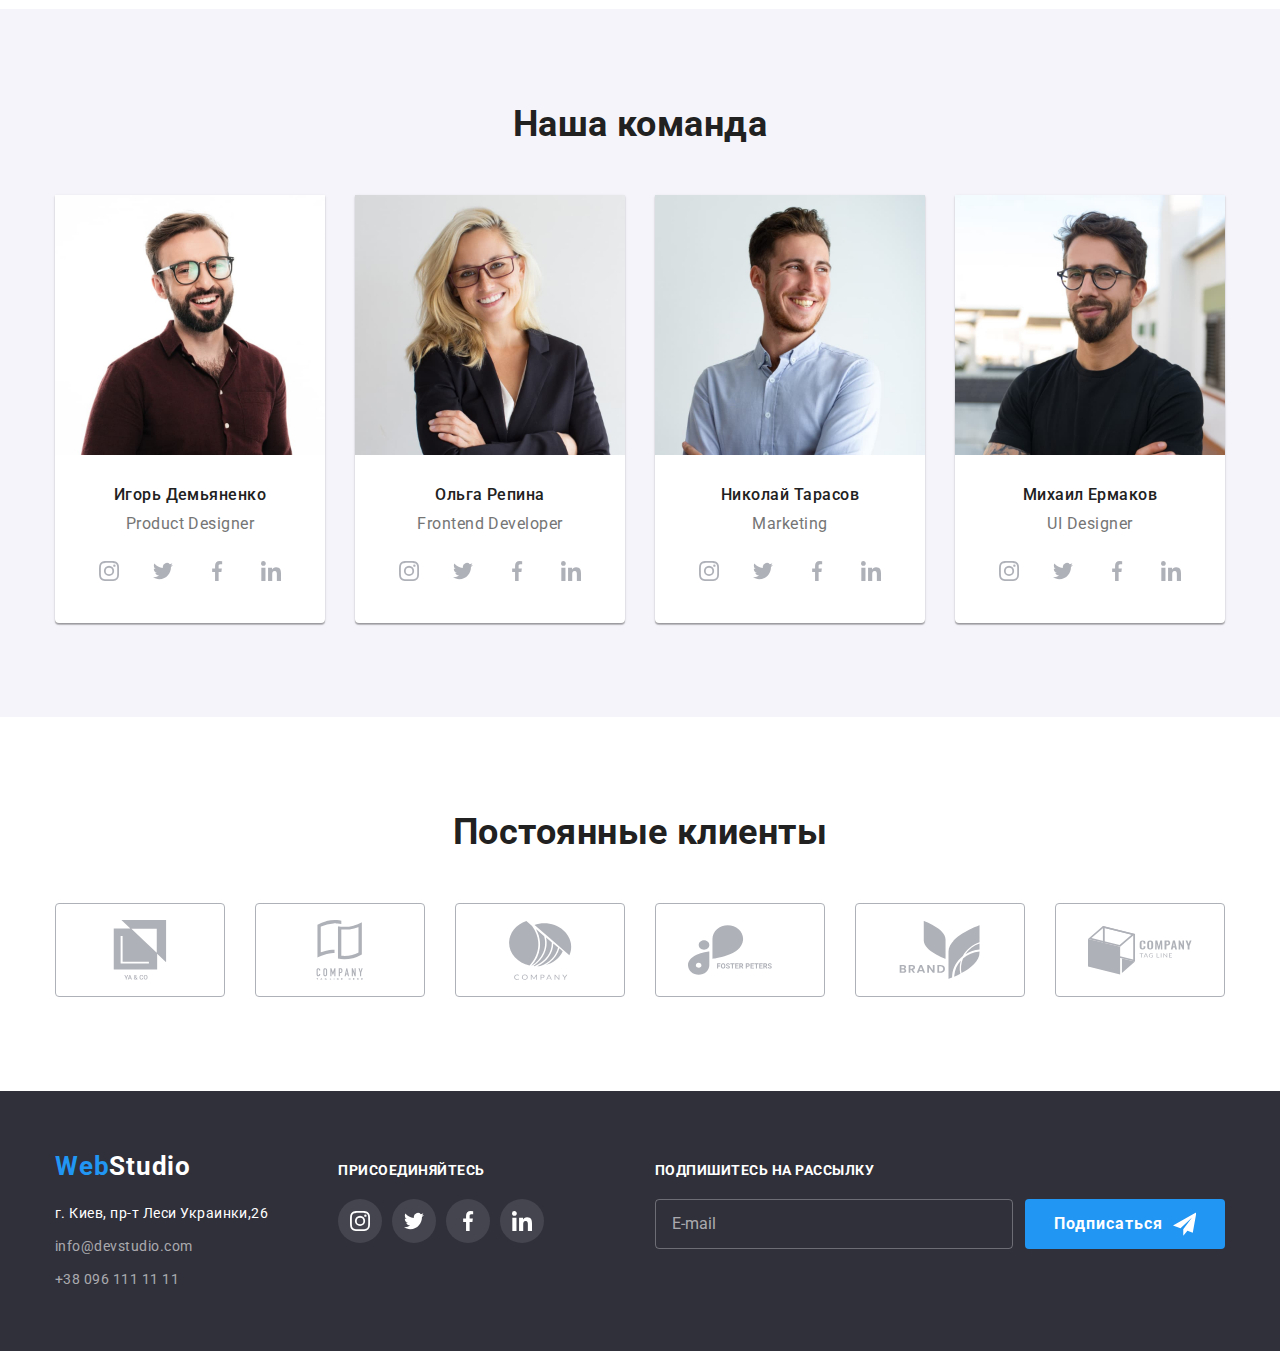
==== commit 5baec64b: "background Hero" ====
--- a/index.html
+++ b/index.html
@@ -144,7 +144,7 @@
     <main>
       <!-- section Hero -->
       <section class="hero">
-        <div class="conteiner">
+        <div class="hero__conteiner conteiner">
           <h1 class="hero__title">Эффективные решения для вашего бизнеса</h1>
           <button type="button" class="hero__button" data-modal-open>Заказать услугу</button>
         </div>
@@ -662,8 +662,10 @@
               <input type="checkbox" name="policy" class="checkbox" />
               <span class="policy__icon"></span>
 
-              <span class="policy__text">Соглашаюсь с рассылкой и принимаю </span>
-              <a href="" class="policy__link link">Условия договора</a>
+              <span class="policy__text"
+                >Соглашаюсь с рассылкой и принимаю
+                <a href="" class="policy__link link">Условия договора</a>
+              </span>
             </label>
           </div>
 
--- a/css/main.min.css
+++ b/css/main.min.css
@@ -1 +1 @@
-body{background-color:#fff;color:#757575;font-family:"Roboto",sans-serif;letter-spacing:.03em}h1,h2,h3,ul,p{margin:0}img{display:block;max-width:100%;height:auto}.link{text-decoration:none}.list{padding:0;margin:0;list-style:none}.visually-hidden{position:absolute;width:1px;height:1px;margin:-1px;border:0;padding:0;clip:rect(0 0 0 0);overflow:hidden}.no-scroll{overflow:hidden}.works__button,.hero__button,.footer__button,.modal__button{display:inline-block;font-family:inherit;text-align:center;border:0;border-radius:4px;transition:background-color 250ms cubic-bezier(0.4, 0, 0.2, 1),color 250ms cubic-bezier(0.4, 0, 0.2, 1)}.conteiner{margin-left:auto;margin-right:auto;padding:0 15px}@media screen and (min-width: 480px){.conteiner{width:480px}}@media screen and (min-width: 768px){.conteiner{width:768px}}@media screen and (min-width: 1200px){.conteiner{width:1200px}}.networks{display:flex;justify-content:center}.networks__item:not(:last-child){margin-right:10px}.networks__link{display:flex;justify-content:center;align-items:center;width:44px;height:44px;border-radius:50%;transition:background-color 250ms cubic-bezier(0.4, 0, 0.2, 1)}.networks__link--fotter{background-color:rgba(255,255,255,.1)}.networks__link:hover,.networks__link:focus{background-color:#2196f3}.networks__icon{width:20px;height:20px}.networks__icon--footer{fill:#fff}.networks__icon--team{fill:#afb1b8;transition:fill 250ms cubic-bezier(0.4, 0, 0.2, 1)}.networks__link:hover .networks__icon--team,.networks__link:focus .networks__icon--team{fill:#fff}.logo{color:#2196f3;font-family:"Roboto",sans-serif;font-weight:700;font-size:24px;line-height:1.17;letter-spacing:.03em}@media screen and (min-width: 1200px){.logo{font-size:26px;line-height:1.19}}.nav__logo{padding:16px 0}@media screen and (min-width: 768px)and (max-width: 1199px){.nav__logo{padding:26px 0}}@media screen and (min-width: 768px)and (max-width: 1199px)and (min-width: 1200px){.nav__logo{padding:24px 0}}.logo__black{color:#000}.footer__logo{display:inline-block;margin-bottom:20px}.logo__white{color:#fff}.header{position:fixed;top:0;left:0;width:100%;min-height:60px;z-index:1;border-bottom:1px solid #ececec;background-color:#fff;font-weight:500;font-size:14px;line-height:1.14;letter-spacing:.02em}.header__conteiner{display:flex}.nav{display:flex;align-items:center}.nav__list{position:relative;display:none}@media screen and (min-width: 768px){.nav__list{display:flex;margin-left:88px}}@media screen and (min-width: 1200px){.nav__list{margin-left:93px}}.nav__link{display:none;padding:32px 0;color:#212121;transition:color 250ms cubic-bezier(0.4, 0, 0.2, 1)}@media screen and (min-width: 768px){.nav__link{display:block}}.nav__link--current{position:relative;color:#2196f3}.nav__link--current::after{position:absolute;left:0;bottom:-1px;display:inline-block;content:"";width:100%;height:4px;border-radius:2px;background-color:#2196f3}.nav__link:hover,.nav__link:focus{color:#2196f3}.nav__item{position:relative}.nav__item:not(:last-child){margin-right:50px}.contacts{display:none;margin-left:auto}@media screen and (min-width: 768px)and (max-width: 1199px){.contacts{display:block;padding:21px 0}.contacts__item:not(:last-child){margin-bottom:10px}}@media screen and (min-width: 1200px){.contacts{display:flex}.contacts__item:not(:last-child){margin-right:50px}}.contacts__link{display:flex;align-items:center;color:#757575;transition:color 250ms cubic-bezier(0.4, 0, 0.2, 1)}@media screen and (min-width: 1200px){.contacts__link{padding:32px 0}}.contacts__link:hover,.contacts__link:focus{color:#2196f3}.contacts__icon{display:inline-block;margin-right:10px;fill:#757575;transition:fill 250ms cubic-bezier(0.4, 0, 0.2, 1)}.contacts__link:hover .contacts__icon,.contacts__link:focus .contacts__icon{fill:#2196f3}.menu{position:fixed;top:0;left:0;width:100vw;height:100vh;z-index:5;background-color:#fff;transform:scale(1);transition:transform 250ms cubic-bezier(0.4, 0, 0.2, 1),visibility 250ms cubic-bezier(0.4, 0, 0.2, 1),opacity 250ms cubic-bezier(0.4, 0, 0.2, 1)}.menu.is-hidden{visibility:hidden;opacity:0;pointer-events:none;transform:scale(0.8)}.menu__conteiner{position:relative;padding:48px 40px;display:flex;flex-direction:column;height:100%;justify-content:space-between;overflow:scroll}@media screen and (min-width: 768px){.menu{display:none}}.menu-button{display:none;margin-left:auto;background-color:rgba(0,0,0,0);border:none;cursor:pointer}@media screen and (max-width: 767px){.menu-button{display:block}}.menu-button--close{position:absolute;top:0;right:0}.menu-button__icon{transition:fill 250ms cubic-bezier(0.4, 0, 0.2, 1)}.menu-button:hover .menu-button__icon{fill:#2196f3}.menu-nav__item:not(:last-child){margin-bottom:32px}.menu-nav__link{font-weight:500;font-size:40px;line-height:1.18;color:#212121;transition:color 250ms cubic-bezier(0.4, 0, 0.2, 1)}.menu-nav__link--current{color:#2196f3}.menu-nav__link:hover,.menu-nav__link:focus{color:#2196f3}.menu-contacts{margin-bottom:64px}.menu-contacts__item:not(:last-child){margin-bottom:32px}.menu-contacts__link{font-size:24px;line-height:1.17;color:#757575;transition:color 250ms cubic-bezier(0.4, 0, 0.2, 1)}.menu-contacts__link--tel{font-weight:500;font-size:34px;line-height:1.18;color:#2196f3}.menu-links{display:flex}.menu-links__item:not(:last-child){margin-right:20px}.menu-links__item{position:relative;font-weight:500;font-size:18px;line-height:1.22;color:#2196f3;cursor:pointer}.menu-links__link::after{position:absolute;right:-10px;display:inline-block;content:"";border:1px solid rgba(33,33,33,.2);height:22px}.hero{margin-left:auto;margin-right:auto;padding:118px 0;background-color:#c4c4c4;background-image:linear-gradient(to right, rgba(47, 48, 58, 0.4), rgba(47, 48, 58, 0.4)),url(../images/bg-img.jpg);background-position:cover;background-repeat:no-repeat;text-align:center}@media screen and (min-width: 1200px){.hero{padding:200px 0}}.hero__title{margin-left:auto;margin-right:auto;margin-bottom:30px;color:#fff;font-weight:900;font-size:26px;line-height:1.62;text-align:center;letter-spacing:.06em;text-transform:uppercase}@media screen and (min-width: 480px)and (max-width: 1199px){.hero__title{width:360px}}@media screen and (min-width: 1200px){.hero__title{width:696px;font-size:44px;line-height:1.5}}.section{padding:60px 0}@media screen and (min-width: 1200px){.section{padding:94px 0}}.section--padding{padding-top:0}.section--background{background-color:#f5f4fa}.section__title{margin-bottom:30px;color:#212121;font-weight:700;font-size:28px;line-height:1.18;text-align:center}@media screen and (min-width: 1200px){.section__title{margin-bottom:50px;font-size:36px;line-height:1.17}}.section__title--hidden{display:none}@media screen and (min-width: 1200px){.section__title--hidden{display:block}}@media screen and (min-width: 768px){.specifics{display:flex}}@media screen and (min-width: 768px)and (max-width: 1199px){.specifics{flex-wrap:wrap;margin-right:-30px;margin-bottom:-30px}}.specifics__item{max-width:100%}@media screen and (min-width: 768px)and (max-width: 1199px){.specifics__item{width:calc(50% - 30px);margin-right:30px;margin-bottom:30px}}@media screen and (min-width: 1200px){.specifics__item{max-width:270px}}@media screen and (max-width: 767px){.specifics__item:not(:last-child){margin-bottom:30px}}@media screen and (min-width: 1200px){.specifics__item:not(:last-child){margin-right:30px}}.specifics__box{display:flex;height:120px;margin-bottom:30px;background-color:#f5f4fa;border-radius:4px;justify-content:center;align-items:center}.specifics__icon{width:70px;height:70px}.specifics__caption{color:#212121;margin-bottom:10px;font-weight:700;font-size:14px;line-height:1.14;text-transform:uppercase}.specifics__text{font-size:14px;line-height:1.7}.features{display:none}@media screen and (min-width: 1200px){.features{display:flex}}.features__item:not(:last-child){margin-right:30px}.features__card{position:relative}.features__thumb{display:flex;position:absolute;bottom:0;width:100%;height:70px;justify-content:center;align-items:center;background-color:rgba(47,48,58,.8)}.features__caption{color:#fff;font-weight:700;font-size:14px;line-height:1.14;text-align:center;letter-spacing:.03em;text-transform:uppercase}@media screen and (min-width: 768px){.team{display:flex}}@media screen and (min-width: 768px)and (max-width: 1199px){.team{flex-wrap:wrap;margin-right:-30px;margin-bottom:-30px}}.team__item{max-width:100%;border-radius:0px 0px 4px 4px;background-color:#fff;box-shadow:0px 1px 3px rgba(0,0,0,.12),0px 1px 1px rgba(0,0,0,.14),0px 2px 1px rgba(0,0,0,.2)}@media screen and (min-width: 768px)and (max-width: 1199px){.team__item{width:calc(50% - 30px);margin-right:30px}}@media screen and (max-width: 1199px){.team__item{margin-bottom:30px}}@media screen and (min-width: 1200px){.team__item{width:1200px}.team__item:not(:last-child){margin-right:30px}}.team__card{padding:30px}.team__caption{color:#212121;margin-bottom:10px;font-weight:500;font-size:16px;line-height:1.19;text-align:center}.team__text{font-size:16px;line-height:1.19;text-align:center;margin-bottom:16px}.clients{display:flex}@media screen and (max-width: 1199px){.clients{flex-wrap:wrap;margin-right:-30px;margin-bottom:-30px}}@media screen and (max-width: 767px){.clients__item{width:calc(50% - 30px)}}@media screen and (min-width: 768px){.clients__item{width:calc(33.3333333333% - 30px)}}@media screen and (max-width: 1199px){.clients__item{margin-right:30px;margin-bottom:30px}}@media screen and (min-width: 1200px){.clients__item{width:170px}.clients__item:not(:last-child){margin-right:30px}}.clients__links{display:flex;justify-content:center;align-items:center;padding:16px 32px;border:1px solid #afb1b8;border-radius:4px;transition:border 250ms cubic-bezier(0.4, 0, 0.2, 1)}.clients__links:hover,.clients__links:focus{border:1px solid #2196f3}.clients__icon{fill:#afb1b8;transition:fill 250ms cubic-bezier(0.4, 0, 0.2, 1)}.clients__links:hover .clients__icon,.clients__links:focus .clients__icon{fill:#2196f3}.footer{padding-top:60px;padding-bottom:60px;background-color:#2f303a}@media screen and (max-width: 1199px){.footer__conteiner{text-align:center}}@media screen and (min-width: 1200px){.footer__conteiner{display:flex;align-items:baseline}}@media screen and (min-width: 768px){.footer__inner{display:flex;align-items:baseline}}@media screen and (min-width: 768px)and (max-width: 1199px){.footer__inner{justify-content:space-around}}@media screen and (max-width: 1199px){.footer__inner{margin-bottom:60px}}@media screen and (max-width: 767px){.address{margin-bottom:60px}}@media screen and (min-width: 1200px){.address{margin-right:70px}}.address__list{font-style:normal;font-size:14px;line-height:1.7}.address__item:not(:last-child){margin-bottom:8px}@media screen and (min-width: 1200px){.address__item:not(:last-child){margin-bottom:9px}}.address__link{color:rgba(255,255,255,.6);transition:color 250ms cubic-bezier(0.4, 0, 0.2, 1)}.address__link:hover,.address__link:hover{color:#2196f3}.address__link--map{color:#fff;transition:color 250ms cubic-bezier(0.4, 0, 0.2, 1)}.footer-links__caption{display:inline-block;margin-bottom:20px;color:#fff;font-weight:700;font-size:14px;line-height:1.14;text-transform:uppercase}.footer-form{display:flex;flex-direction:column}@media screen and (min-width: 1200px){.footer-form{width:570px;margin-left:auto}}.footer-form__titel{margin-bottom:20px;color:#fff;font-weight:700;font-size:14px;line-height:1.14;text-transform:uppercase}@media screen and (min-width: 768px)and (max-width: 1199px){.mailing{padding:0 160px}}@media screen and (min-width: 1200px){.mailing{display:flex;align-items:stretch}}.mailing__input{width:100%;padding:15px 16px;border:1px solid rgba(255,255,255,.3);border-radius:4px;background-color:rgba(0,0,0,0);color:rgba(255,255,255,.6)}@media screen and (max-width: 1199px){.mailing__input{margin-bottom:20px}}.mailing__input::-moz-placeholder{color:rgba(255,255,255,.6);font-size:16px;line-height:1.25px}.mailing__input:-ms-input-placeholder{color:rgba(255,255,255,.6);font-size:16px;line-height:1.25px}.mailing__input::placeholder{color:rgba(255,255,255,.6);font-size:16px;line-height:1.25px}.buttons{display:flex}@media screen and (max-width: 767px){.buttons{flex-wrap:wrap;margin-bottom:25px}}@media screen and (min-width: 768px){.buttons{margin-bottom:30px;justify-content:center}}@media screen and (min-width: 1200px){.buttons{margin-bottom:50px}}.buttons__item:not(:last-child){margin-right:8px}@media screen and (max-width: 767px){.buttons__item{margin-bottom:15px}}@media screen and (min-width: 768px){.works__list{display:flex;flex-wrap:wrap;margin-right:-30px;margin-bottom:-30px}}.works__item{margin-bottom:30px}@media screen and (min-width: 768px){.works__item{width:calc(50% - 30px);margin-right:30px}}@media screen and (min-width: 1200px){.works__item{width:calc(33.3333333333% - 30px);margin-right:30px}}.product{display:flex;flex-direction:column;height:100%;transition:box-shadow 250ms cubic-bezier(0.4, 0, 0.2, 1)}.product:hover,.product:focus{box-shadow:0px 4px 4px rgba(0,0,0,.25),0px 1px 1px rgba(0,0,0,.12),0px 4px 4px rgba(0,0,0,.06),1px 4px 6px rgba(0,0,0,.16)}.product__thumb{position:relative;overflow:hidden}.product__info{color:#fff;font-size:18px;line-height:1.56}.product__name{flex-grow:1;border:1px solid #eee;border-top:none;padding:20px 24px}.product__caption{color:#212121;margin-bottom:4px;font-weight:700;font-size:18px;line-height:2;letter-spacing:.06em}.product__text{color:#757575;font-style:normal;font-size:16px;line-height:1.9}.product__overlay{position:absolute;top:0;left:0;width:100%;height:100%;padding:63px 24px;background-color:rgba(33,150,243,.9);transition:transform 250ms cubic-bezier(0.4, 0, 0.2, 1),opacity 250ms cubic-bezier(0.4, 0, 0.2, 1);transform:translateY(100%);overflow:auto;opacity:0}.product:hover .product__overlay,.product:focus .product__overlay{transform:translateY(0);opacity:1}.hero__button,.footer__button,.modal__button{min-width:200px;padding:10px 32px;background-color:#2196f3;color:#fff;cursor:pointer;transition:background-color 250ms cubic-bezier(0.4, 0, 0.2, 1),color 250ms cubic-bezier(0.4, 0, 0.2, 1);font-weight:700;font-size:16px;line-height:1.9;letter-spacing:.06em}.hero__button:hover,.hero__button:focus,.footer__button:hover,.footer__button:focus,.modal__button:hover,.modal__button:focus{background-color:#188ce8;color:#fff}.footer__button{padding:10px 29px}@media screen and (min-width: 1200px){.footer__button{display:flex;align-items:center;margin-left:12px}}.button__icon{display:inline-block;width:24px;height:24px;margin-left:10px}.modal__button{box-shadow:0px 1px 3px rgba(0,0,0,.12),0px 1px 1px rgba(0,0,0,.14),0px 2px 1px rgba(0,0,0,.2)}.works__button{padding:6px 22px;background-color:#f5f4fa;color:#212121;cursor:pointer;transition:background-color 250ms cubic-bezier(0.4, 0, 0.2, 1),color 250ms cubic-bezier(0.4, 0, 0.2, 1),box-shadow 250ms cubic-bezier(0.4, 0, 0.2, 1);font-weight:500;font-size:16px;line-height:1.6}.works__button--current,.works__button:hover,.works__button:focus{background-color:#2196f3;color:#fff;box-shadow:0px 3px 1px rgba(0,0,0,.1),0px 1px 2px rgba(0,0,0,.08),0px 2px 2px rgba(0,0,0,.12)}.backdrop{position:fixed;top:0;left:0;width:100%;height:100%;z-index:2;background-color:rgba(0,0,0,.2);opacity:1;transition:opacity 250ms cubic-bezier(0.4, 0, 0.2, 1),visibility 250ms cubic-bezier(0.4, 0, 0.2, 1);overflow:scroll}.backdrop.is-hidden{visibility:hidden;opacity:0;pointer-events:none}.backdrop-button{position:absolute;top:8px;right:8px;display:flex;justify-content:center;align-items:center;margin:0;padding:0;width:30px;height:30px;border-radius:50%;border:1px solid rgba(0,0,0,.1);background-color:#fff;cursor:pointer}.backdrop-button__icon{width:18px;height:18px;transition:fill 250ms cubic-bezier(0.4, 0, 0.2, 1)}.backdrop-button:hover .backdrop-button__icon{fill:#2196f3}.modal{position:absolute;top:93px;left:50%;padding:40px;border-radius:4px;background-color:#fff;box-shadow:0px 1px 3px rgba(0,0,0,.12),0px 1px 1px rgba(0,0,0,.14),0px 2px 1px rgba(0,0,0,.2);transform:translate(-50%) scale(1);transition:transform 250ms cubic-bezier(0.4, 0, 0.2, 1)}@media screen and (max-width: 479px){.modal{width:95vw}}@media screen and (min-width: 480px){.modal{width:450px}}@media screen and (min-width: 768px){.modal{top:50%;transform:translate(-50%, -50%) scale(1)}}@media screen and (min-width: 1200px){.modal{width:528px}}.backdrop.is-hidden+.modal{transform:translate(-50%, -50%) scale(1.1)}.modal-form{display:flex;flex-direction:column;align-items:center}.modal-form__titel{display:inline-block;margin-bottom:12px;color:#212121;font-weight:700;font-size:20px;line-height:1.15;text-align:center}.modal-form__meta{display:flex;flex-direction:column;width:100%;margin-bottom:20px}.modal-form__field{display:flex;flex-direction:column;margin-bottom:10px}.modal-form__label{margin-bottom:4px;font-size:12px;line-height:1.17;letter-spacing:.01em}.modal-form__inner{position:relative}.modal-form__input{width:100%;padding:11px 12px;padding-left:42px;height:40px;border:1px solid rgba(33,33,33,.2);border-radius:4px;outline:0px;transition:border 250ms cubic-bezier(0.4, 0, 0.2, 1);font-size:12px;line-height:1.17;letter-spacing:.01em}.modal-form__input:hover,.modal-form__input:focus{border:1px solid #2196f3;cursor:pointer}.modal-form__icon{position:absolute;bottom:0;left:12px;top:50%;transform:translateY(-50%);transition:fill 250ms cubic-bezier(0.4, 0, 0.2, 1)}.modal-form__input:hover+.modal-form__icon,.modal-form__input:focus+.modal-form__icon{fill:#2196f3;cursor:pointer}.modal-form__comment{display:flex;flex-direction:column}.modal-form__textarea{padding:12px 16px;width:100%;height:120px;border:1px solid rgba(33,33,33,.2);border-radius:4px;resize:none;outline:0px;font-size:12px;line-height:1.17;letter-spacing:.01em}.modal-form__textarea:hover,.modal-form__textarea:focus{border:1px solid #2196f3;cursor:pointer}.modal-form__textarea::-moz-placeholder{color:rgba(117,117,117,.5);font-size:12px;line-height:1.17;letter-spacing:.01em}.modal-form__textarea:-ms-input-placeholder{color:rgba(117,117,117,.5);font-size:12px;line-height:1.17;letter-spacing:.01em}.modal-form__textarea::placeholder{color:rgba(117,117,117,.5);font-size:12px;line-height:1.17;letter-spacing:.01em}.policy{display:flex;align-items:center;margin-bottom:30px}.policy__label{display:flex;align-items:center;cursor:pointer}.policy__text{font-size:12px;line-height:1.16}@media screen and (min-width: 1200px){.policy__text{font-size:14px;line-height:1.71}}.policy__link{margin-left:3px;color:#2196f3;font-size:12px;line-height:1.17;-webkit-text-decoration-line:underline;text-decoration-line:underline}@media screen and (min-width: 1200px){.policy__link{font-size:14px;line-height:1.71}}.checkbox{position:absolute;width:1px;height:1px;margin:-1px;border:0;padding:0;clip:rect(0 0 0 0);overflow:hidden}.policy__icon{display:inline-block;width:16px;height:15px;margin-right:7px;background-image:url(../images/icon-check-1.svg);background-repeat:no-repeat;background-size:contain;background-position:center}.checkbox:checked+.policy__icon{background-image:url(../images/icon-check-2.svg);background-repeat:no-repeat;background-size:contain;background-position:center}/*# sourceMappingURL=main.min.css.map */+body{background-color:#fff;color:#757575;font-family:"Roboto",sans-serif;letter-spacing:.03em}h1,h2,h3,ul,p{margin:0}img{display:block;max-width:100%;height:auto}.link{text-decoration:none}.list{padding:0;margin:0;list-style:none}.visually-hidden{position:absolute;width:1px;height:1px;margin:-1px;border:0;padding:0;clip:rect(0 0 0 0);overflow:hidden}.no-scroll{overflow:hidden}.works__button,.hero__button,.footer__button,.modal__button{display:inline-block;font-family:inherit;text-align:center;border:0;border-radius:4px;transition:background-color 250ms cubic-bezier(0.4, 0, 0.2, 1),color 250ms cubic-bezier(0.4, 0, 0.2, 1)}.conteiner{margin-left:auto;margin-right:auto;padding:0 15px}@media screen and (min-width: 480px){.conteiner{max-width:480px}}@media screen and (min-width: 768px){.conteiner{max-width:768px}}@media screen and (min-width: 1200px){.conteiner{max-width:1200px}}.networks{display:flex;justify-content:center}.networks__item:not(:last-child){margin-right:10px}.networks__link{display:flex;justify-content:center;align-items:center;width:44px;height:44px;border-radius:50%;transition:background-color 250ms cubic-bezier(0.4, 0, 0.2, 1)}.networks__link--fotter{background-color:rgba(255,255,255,.1)}.networks__link:hover,.networks__link:focus{background-color:#2196f3}.networks__icon{width:20px;height:20px}.networks__icon--footer{fill:#fff}.networks__icon--team{fill:#afb1b8;transition:fill 250ms cubic-bezier(0.4, 0, 0.2, 1)}.networks__link:hover .networks__icon--team,.networks__link:focus .networks__icon--team{fill:#fff}.logo{color:#2196f3;font-family:"Roboto",sans-serif;font-weight:700;font-size:24px;line-height:1.17;letter-spacing:.03em}@media screen and (min-width: 1200px){.logo{font-size:26px;line-height:1.19}}.nav__logo{padding:16px 0}@media screen and (min-width: 768px)and (max-width: 1199px){.nav__logo{padding:26px 0}}@media screen and (min-width: 768px)and (max-width: 1199px)and (min-width: 1200px){.nav__logo{padding:24px 0}}.logo__black{color:#000}.footer__logo{display:inline-block;margin-bottom:20px}.logo__white{color:#fff}.header{position:fixed;top:0;left:0;width:100%;min-height:60px;z-index:1;border-bottom:1px solid #ececec;background-color:#fff;font-weight:500;font-size:14px;line-height:1.14;letter-spacing:.02em}.header__conteiner{display:flex}.nav{display:flex;align-items:center}.nav__list{position:relative;display:none}@media screen and (min-width: 768px){.nav__list{display:flex;margin-left:88px}}@media screen and (min-width: 1200px){.nav__list{margin-left:93px}}.nav__link{display:none;padding:32px 0;color:#212121;transition:color 250ms cubic-bezier(0.4, 0, 0.2, 1)}@media screen and (min-width: 768px){.nav__link{display:block}}.nav__link--current{position:relative;color:#2196f3}.nav__link--current::after{position:absolute;left:0;bottom:-1px;display:inline-block;content:"";width:100%;height:4px;border-radius:2px;background-color:#2196f3}.nav__link:hover,.nav__link:focus{color:#2196f3}.nav__item{position:relative}.nav__item:not(:last-child){margin-right:50px}.contacts{display:none;margin-left:auto}@media screen and (min-width: 768px)and (max-width: 1199px){.contacts{display:block;padding:21px 0}.contacts__item:not(:last-child){margin-bottom:10px}}@media screen and (min-width: 1200px){.contacts{display:flex}.contacts__item:not(:last-child){margin-right:50px}}.contacts__link{display:flex;align-items:center;color:#757575;transition:color 250ms cubic-bezier(0.4, 0, 0.2, 1)}@media screen and (min-width: 1200px){.contacts__link{padding:32px 0}}.contacts__link:hover,.contacts__link:focus{color:#2196f3}.contacts__icon{display:inline-block;margin-right:10px;fill:#757575;transition:fill 250ms cubic-bezier(0.4, 0, 0.2, 1)}.contacts__link:hover .contacts__icon,.contacts__link:focus .contacts__icon{fill:#2196f3}.menu{position:fixed;top:0;left:0;width:100vw;height:100vh;z-index:5;background-color:#fff;transform:scale(1);transition:transform 250ms cubic-bezier(0.4, 0, 0.2, 1),visibility 250ms cubic-bezier(0.4, 0, 0.2, 1),opacity 250ms cubic-bezier(0.4, 0, 0.2, 1)}.menu.is-hidden{visibility:hidden;opacity:0;pointer-events:none;transform:scale(0.8)}.menu__conteiner{position:relative;padding:48px 40px;display:flex;flex-direction:column;height:100%;justify-content:space-between;overflow:scroll}@media screen and (min-width: 768px){.menu{display:none}}.menu-button{display:none;margin-left:auto;background-color:rgba(0,0,0,0);border:none;cursor:pointer}@media screen and (max-width: 767px){.menu-button{display:block}}.menu-button--close{position:absolute;top:0;right:0}.menu-button__icon{transition:fill 250ms cubic-bezier(0.4, 0, 0.2, 1)}.menu-button:hover .menu-button__icon{fill:#2196f3}.menu-nav__item:not(:last-child){margin-bottom:32px}.menu-nav__link{font-weight:500;font-size:40px;line-height:1.18;color:#212121;transition:color 250ms cubic-bezier(0.4, 0, 0.2, 1)}.menu-nav__link--current{color:#2196f3}.menu-nav__link:hover,.menu-nav__link:focus{color:#2196f3}.menu-contacts{margin-bottom:64px}.menu-contacts__item:not(:last-child){margin-bottom:32px}.menu-contacts__link{font-size:24px;line-height:1.17;color:#757575;transition:color 250ms cubic-bezier(0.4, 0, 0.2, 1)}.menu-contacts__link--tel{font-weight:500;font-size:34px;line-height:1.18;color:#2196f3}.menu-links{display:flex}.menu-links__item:not(:last-child){margin-right:20px}.menu-links__item{position:relative;font-weight:500;font-size:18px;line-height:1.22;color:#2196f3;cursor:pointer}.menu-links__link::after{position:absolute;right:-10px;display:inline-block;content:"";border:1px solid rgba(33,33,33,.2);height:22px}.hero{max-width:450px;margin-left:auto;margin-right:auto;padding:118px 0;background-color:#c4c4c4;background-image:linear-gradient(to right, rgba(47, 48, 58, 0.4), rgba(47, 48, 58, 0.4)),url(../images/bg/bg-mobile/bg-mobile.jpg);background-position:center;background-size:cover;background-repeat:no-repeat;text-align:center}@media screen and (min-width: 1200px){.hero{padding:200px 0}}@media(min-device-pixel-ratio: 2),(-webkit-min-device-pixel-ratio: 2),(min-resolution: 192dpi),(min-resolution: 2dppx){.hero{background-image:linear-gradient(to right, rgba(47, 48, 58, 0.4), rgba(47, 48, 58, 0.4)),url(../images/bg/bg-mobile/bg-mobile@2x.jpg)}}@media screen and (min-width: 768px){.hero{max-width:768px;background-image:linear-gradient(to right, rgba(47, 48, 58, 0.4), rgba(47, 48, 58, 0.4)),url(../images/bg/bg-tablet/bg-tablet.jpg)}}@media screen and (min-width: 768px)and (min-device-pixel-ratio: 2),screen and (min-width: 768px)and (-webkit-min-device-pixel-ratio: 2),screen and (min-width: 768px)and (min-resolution: 192dpi),screen and (min-width: 768px)and (min-resolution: 2dppx){.hero{background-image:linear-gradient(to right, rgba(47, 48, 58, 0.4), rgba(47, 48, 58, 0.4)),url(../images/bg/bg-tablet/bg-tablet@2x.jpg)}}@media screen and (min-width: 1200px){.hero{max-width:1600px;padding:200px 0;background-image:linear-gradient(to right, rgba(47, 48, 58, 0.4), rgba(47, 48, 58, 0.4)),url(../images/bg/bg-desktop/bg-desktop.jpg)}}@media screen and (min-width: 1200px)and (min-device-pixel-ratio: 2),screen and (min-width: 1200px)and (-webkit-min-device-pixel-ratio: 2),screen and (min-width: 1200px)and (min-resolution: 192dpi),screen and (min-width: 1200px)and (min-resolution: 2dppx){.hero{background-image:linear-gradient(to right, rgba(47, 48, 58, 0.4), rgba(47, 48, 58, 0.4)),url(../images/bg/bg-desktop/bg-desktop@2x.jpg)}}.hero__title{margin-left:auto;margin-right:auto;margin-bottom:30px;color:#fff;font-weight:900;font-size:26px;line-height:1.62;text-align:center;letter-spacing:.06em;text-transform:uppercase}@media screen and (min-width: 480px)and (max-width: 1199px){.hero__title{width:360px}}@media screen and (min-width: 1200px){.hero__title{width:696px;font-size:44px;line-height:1.5}}.section{padding:60px 0}@media screen and (min-width: 1200px){.section{padding:94px 0}}.section--padding{padding-top:0}.section--background{background-color:#f5f4fa}@media screen and (max-width: 1199px){.section.section--padding{padding:0}}.section__title{margin-bottom:30px;color:#212121;font-weight:700;font-size:28px;line-height:1.18;text-align:center}@media screen and (min-width: 1200px){.section__title{margin-bottom:50px;font-size:36px;line-height:1.17}}.section__title--hidden{display:none}@media screen and (min-width: 1200px){.section__title--hidden{display:block}}@media screen and (min-width: 768px){.specifics{display:flex}}@media screen and (min-width: 768px)and (max-width: 1199px){.specifics{flex-wrap:wrap;margin-right:-30px;margin-bottom:-30px}}.specifics__item{max-width:100%}@media screen and (min-width: 768px)and (max-width: 1199px){.specifics__item{width:calc(50% - 30px);margin-right:30px;margin-bottom:30px}}@media screen and (min-width: 1200px){.specifics__item{max-width:270px}}@media screen and (max-width: 767px){.specifics__item:not(:last-child){margin-bottom:30px}}@media screen and (min-width: 1200px){.specifics__item:not(:last-child){margin-right:30px}}.specifics__box{display:flex;height:120px;margin-bottom:30px;background-color:#f5f4fa;border-radius:4px;justify-content:center;align-items:center}.specifics__icon{width:70px;height:70px}.specifics__caption{color:#212121;margin-bottom:10px;font-weight:700;font-size:14px;line-height:1.14;text-transform:uppercase}.specifics__text{font-size:14px;line-height:1.7}.features{display:none}@media screen and (min-width: 1200px){.features{display:flex}}.features__item:not(:last-child){margin-right:30px}.features__card{position:relative}.features__thumb{display:flex;position:absolute;bottom:0;width:100%;height:70px;justify-content:center;align-items:center;background-color:rgba(47,48,58,.8)}.features__caption{color:#fff;font-weight:700;font-size:14px;line-height:1.14;text-align:center;letter-spacing:.03em;text-transform:uppercase}@media screen and (min-width: 768px){.team{display:flex}}@media screen and (min-width: 768px)and (max-width: 1199px){.team{flex-wrap:wrap;margin-right:-30px;margin-bottom:-30px}}.team__item{max-width:100%;border-radius:0px 0px 4px 4px;background-color:#fff;box-shadow:0px 1px 3px rgba(0,0,0,.12),0px 1px 1px rgba(0,0,0,.14),0px 2px 1px rgba(0,0,0,.2)}@media screen and (min-width: 768px)and (max-width: 1199px){.team__item{width:calc(50% - 30px);margin-right:30px}}@media screen and (max-width: 1199px){.team__item{margin-bottom:30px}}@media screen and (min-width: 1200px){.team__item{width:1200px}.team__item:not(:last-child){margin-right:30px}}.team__card{padding:30px}.team__caption{color:#212121;margin-bottom:10px;font-weight:500;font-size:16px;line-height:1.19;text-align:center}.team__text{font-size:16px;line-height:1.19;text-align:center;margin-bottom:16px}.clients{display:flex}@media screen and (max-width: 1199px){.clients{flex-wrap:wrap;margin-right:-30px;margin-bottom:-30px}}@media screen and (max-width: 767px){.clients__item{width:calc(50% - 30px)}}@media screen and (min-width: 768px){.clients__item{width:calc(33.3333333333% - 30px)}}@media screen and (max-width: 1199px){.clients__item{margin-right:30px;margin-bottom:30px}}@media screen and (min-width: 1200px){.clients__item{width:170px}.clients__item:not(:last-child){margin-right:30px}}.clients__links{display:flex;justify-content:center;align-items:center;padding:16px 32px;border:1px solid #afb1b8;border-radius:4px;transition:border 250ms cubic-bezier(0.4, 0, 0.2, 1)}.clients__links:hover,.clients__links:focus{border:1px solid #2196f3}.clients__icon{fill:#afb1b8;transition:fill 250ms cubic-bezier(0.4, 0, 0.2, 1)}.clients__links:hover .clients__icon,.clients__links:focus .clients__icon{fill:#2196f3}.footer{padding-top:60px;padding-bottom:60px;background-color:#2f303a}@media screen and (max-width: 1199px){.footer__conteiner{text-align:center}}@media screen and (min-width: 1200px){.footer__conteiner{display:flex;align-items:baseline}}@media screen and (min-width: 768px){.footer__inner{display:flex;align-items:baseline}}@media screen and (min-width: 768px)and (max-width: 1199px){.footer__inner{justify-content:space-around}}@media screen and (max-width: 1199px){.footer__inner{margin-bottom:60px}}@media screen and (max-width: 767px){.address{margin-bottom:60px}}@media screen and (min-width: 1200px){.address{margin-right:70px}}.address__list{font-style:normal;font-size:14px;line-height:1.7}.address__item:not(:last-child){margin-bottom:8px}@media screen and (min-width: 1200px){.address__item:not(:last-child){margin-bottom:9px}}.address__link{color:rgba(255,255,255,.6);transition:color 250ms cubic-bezier(0.4, 0, 0.2, 1)}.address__link:hover,.address__link:hover{color:#2196f3}.address__link--map{color:#fff;transition:color 250ms cubic-bezier(0.4, 0, 0.2, 1)}.footer-links__caption{display:inline-block;margin-bottom:20px;color:#fff;font-weight:700;font-size:14px;line-height:1.14;text-transform:uppercase}.footer-form{display:flex;flex-direction:column}@media screen and (min-width: 1200px){.footer-form{width:570px;margin-left:auto}}.footer-form__titel{margin-bottom:20px;color:#fff;font-weight:700;font-size:14px;line-height:1.14;text-transform:uppercase}@media screen and (min-width: 768px)and (max-width: 1199px){.mailing{padding:0 160px}}@media screen and (min-width: 1200px){.mailing{display:flex;align-items:stretch}}.mailing__input{width:100%;padding:15px 16px;border:1px solid rgba(255,255,255,.3);border-radius:4px;background-color:rgba(0,0,0,0);color:rgba(255,255,255,.6)}@media screen and (max-width: 1199px){.mailing__input:focus{border:1px solid rgba(255,255,255,.3)}}@media screen and (max-width: 1199px){.mailing__input{margin-bottom:20px}}.mailing__input::-moz-placeholder{color:rgba(255,255,255,.6);font-size:16px;line-height:1.25px}.mailing__input:-ms-input-placeholder{color:rgba(255,255,255,.6);font-size:16px;line-height:1.25px}.mailing__input::placeholder{color:rgba(255,255,255,.6);font-size:16px;line-height:1.25px}.buttons{display:flex}@media screen and (max-width: 767px){.buttons{flex-wrap:wrap;margin-bottom:25px}}@media screen and (min-width: 768px){.buttons{margin-bottom:30px;justify-content:center}}@media screen and (min-width: 1200px){.buttons{margin-bottom:50px}}.buttons__item:not(:last-child){margin-right:8px}@media screen and (max-width: 767px){.buttons__item{margin-bottom:15px}}@media screen and (min-width: 768px){.works__list{display:flex;flex-wrap:wrap;margin-right:-30px;margin-bottom:-30px}}.works__item{margin-bottom:30px}@media screen and (min-width: 768px){.works__item{width:calc(50% - 30px);margin-right:30px}}@media screen and (min-width: 1200px){.works__item{width:calc(33.3333333333% - 30px);margin-right:30px}}.product{display:flex;flex-direction:column;height:100%;transition:box-shadow 250ms cubic-bezier(0.4, 0, 0.2, 1)}.product:hover,.product:focus{box-shadow:0px 4px 4px rgba(0,0,0,.25),0px 1px 1px rgba(0,0,0,.12),0px 4px 4px rgba(0,0,0,.06),1px 4px 6px rgba(0,0,0,.16)}.product__thumb{position:relative;overflow:hidden}.product__info{color:#fff;font-size:18px;line-height:1.56}.product__name{flex-grow:1;border:1px solid #eee;border-top:none;padding:20px 24px}.product__caption{color:#212121;margin-bottom:4px;font-weight:700;font-size:18px;line-height:2;letter-spacing:.06em}.product__text{color:#757575;font-style:normal;font-size:16px;line-height:1.9}.product__overlay{position:absolute;top:0;left:0;width:100%;height:100%;padding:63px 24px;background-color:rgba(33,150,243,.9);transition:transform 250ms cubic-bezier(0.4, 0, 0.2, 1),opacity 250ms cubic-bezier(0.4, 0, 0.2, 1);transform:translateY(100%);overflow:auto;opacity:0}.product:hover .product__overlay,.product:focus .product__overlay{transform:translateY(0);opacity:1}.hero__button,.footer__button,.modal__button{min-width:200px;padding:10px 32px;background-color:#2196f3;color:#fff;cursor:pointer;transition:background-color 250ms cubic-bezier(0.4, 0, 0.2, 1),color 250ms cubic-bezier(0.4, 0, 0.2, 1);font-weight:700;font-size:16px;line-height:1.9;letter-spacing:.06em}.hero__button:hover,.hero__button:focus,.footer__button:hover,.footer__button:focus,.modal__button:hover,.modal__button:focus{background-color:#188ce8;color:#fff}.footer__button{padding:10px 29px}@media screen and (min-width: 1200px){.footer__button{display:flex;align-items:center;margin-left:12px}}.button__icon{display:inline-block;width:24px;height:24px;margin-left:10px}.modal__button{box-shadow:0px 1px 3px rgba(0,0,0,.12),0px 1px 1px rgba(0,0,0,.14),0px 2px 1px rgba(0,0,0,.2)}.works__button{padding:6px 22px;background-color:#f5f4fa;color:#212121;cursor:pointer;transition:background-color 250ms cubic-bezier(0.4, 0, 0.2, 1),color 250ms cubic-bezier(0.4, 0, 0.2, 1),box-shadow 250ms cubic-bezier(0.4, 0, 0.2, 1);font-weight:500;font-size:16px;line-height:1.6}.works__button--current,.works__button:hover,.works__button:focus{background-color:#2196f3;color:#fff;box-shadow:0px 3px 1px rgba(0,0,0,.1),0px 1px 2px rgba(0,0,0,.08),0px 2px 2px rgba(0,0,0,.12)}.backdrop{position:fixed;top:0;left:0;width:100%;height:100%;z-index:2;background-color:rgba(0,0,0,.2);opacity:1;transition:opacity 250ms cubic-bezier(0.4, 0, 0.2, 1),visibility 250ms cubic-bezier(0.4, 0, 0.2, 1);overflow:scroll}.backdrop.is-hidden{visibility:hidden;opacity:0;pointer-events:none}.backdrop-button{position:absolute;top:8px;right:8px;display:flex;justify-content:center;align-items:center;margin:0;padding:0;width:30px;height:30px;border-radius:50%;border:1px solid rgba(0,0,0,.1);background-color:#fff;cursor:pointer}.backdrop-button__icon{width:18px;height:18px;transition:fill 250ms cubic-bezier(0.4, 0, 0.2, 1)}.backdrop-button:hover .backdrop-button__icon{fill:#2196f3}.modal{position:absolute;top:50%;left:50%;padding:40px;border-radius:4px;background-color:#fff;box-shadow:0px 1px 3px rgba(0,0,0,.12),0px 1px 1px rgba(0,0,0,.14),0px 2px 1px rgba(0,0,0,.2);transform:translate(-50%, -50%) scale(1);transition:transform 250ms cubic-bezier(0.4, 0, 0.2, 1)}@media screen and (max-width: 479px){.modal{width:95vw}}@media screen and (min-width: 480px){.modal{width:450px}}@media screen and (min-width: 1200px){.modal{width:528px}}.backdrop.is-hidden+.modal{transform:translate(-50%, -50%) scale(1.1)}.modal-form{display:flex;flex-direction:column;align-items:center}.modal-form__titel{display:inline-block;margin-bottom:12px;color:#212121;font-weight:700;font-size:20px;line-height:1.15;text-align:center}.modal-form__meta{display:flex;flex-direction:column;width:100%;margin-bottom:20px}.modal-form__field{display:flex;flex-direction:column;margin-bottom:10px}.modal-form__label{margin-bottom:4px;font-size:12px;line-height:1.17;letter-spacing:.01em}.modal-form__inner{position:relative}.modal-form__input{width:100%;padding:11px 12px;padding-left:42px;height:40px;border:1px solid rgba(33,33,33,.2);border-radius:4px;outline:0px;transition:border 250ms cubic-bezier(0.4, 0, 0.2, 1);font-size:12px;line-height:1.17;letter-spacing:.01em}.modal-form__input:hover,.modal-form__input:focus{border:1px solid #2196f3;cursor:pointer}.modal-form__icon{position:absolute;bottom:0;left:12px;top:50%;transform:translateY(-50%);transition:fill 250ms cubic-bezier(0.4, 0, 0.2, 1)}.modal-form__input:hover+.modal-form__icon,.modal-form__input:focus+.modal-form__icon{fill:#2196f3;cursor:pointer}.modal-form__comment{display:flex;flex-direction:column}.modal-form__textarea{padding:12px 16px;width:100%;height:120px;border:1px solid rgba(33,33,33,.2);border-radius:4px;resize:none;outline:0px;font-size:12px;line-height:1.17;letter-spacing:.01em}.modal-form__textarea:hover,.modal-form__textarea:focus{border:1px solid #2196f3;cursor:pointer}.modal-form__textarea::-moz-placeholder{color:rgba(117,117,117,.5);font-size:12px;line-height:1.17;letter-spacing:.01em}.modal-form__textarea:-ms-input-placeholder{color:rgba(117,117,117,.5);font-size:12px;line-height:1.17;letter-spacing:.01em}.modal-form__textarea::placeholder{color:rgba(117,117,117,.5);font-size:12px;line-height:1.17;letter-spacing:.01em}.policy{display:flex;align-items:center;margin-bottom:30px}.policy__label{display:flex;align-items:center;cursor:pointer}.policy__text{font-size:12px;line-height:1.16}@media screen and (min-width: 480px){.policy__text{flex-shrink:0}}@media screen and (min-width: 1200px){.policy__text{font-size:14px;line-height:1.71}}.policy__link{margin-left:3px;color:#2196f3;font-size:12px;line-height:1.17;-webkit-text-decoration-line:underline;text-decoration-line:underline}@media screen and (min-width: 1200px){.policy__link{font-size:14px;line-height:1.71}}.checkbox{position:absolute;width:1px;height:1px;margin:-1px;border:0;padding:0;clip:rect(0 0 0 0);overflow:hidden}.policy__icon{display:inline-block;width:16px;height:15px;margin-right:7px;background-image:url(../images/icon-check-1.svg);background-repeat:no-repeat;background-size:contain;background-position:center}.checkbox:checked+.policy__icon{background-image:url(../images/icon-check-2.svg);background-repeat:no-repeat;background-size:contain;background-position:center}/*# sourceMappingURL=main.min.css.map */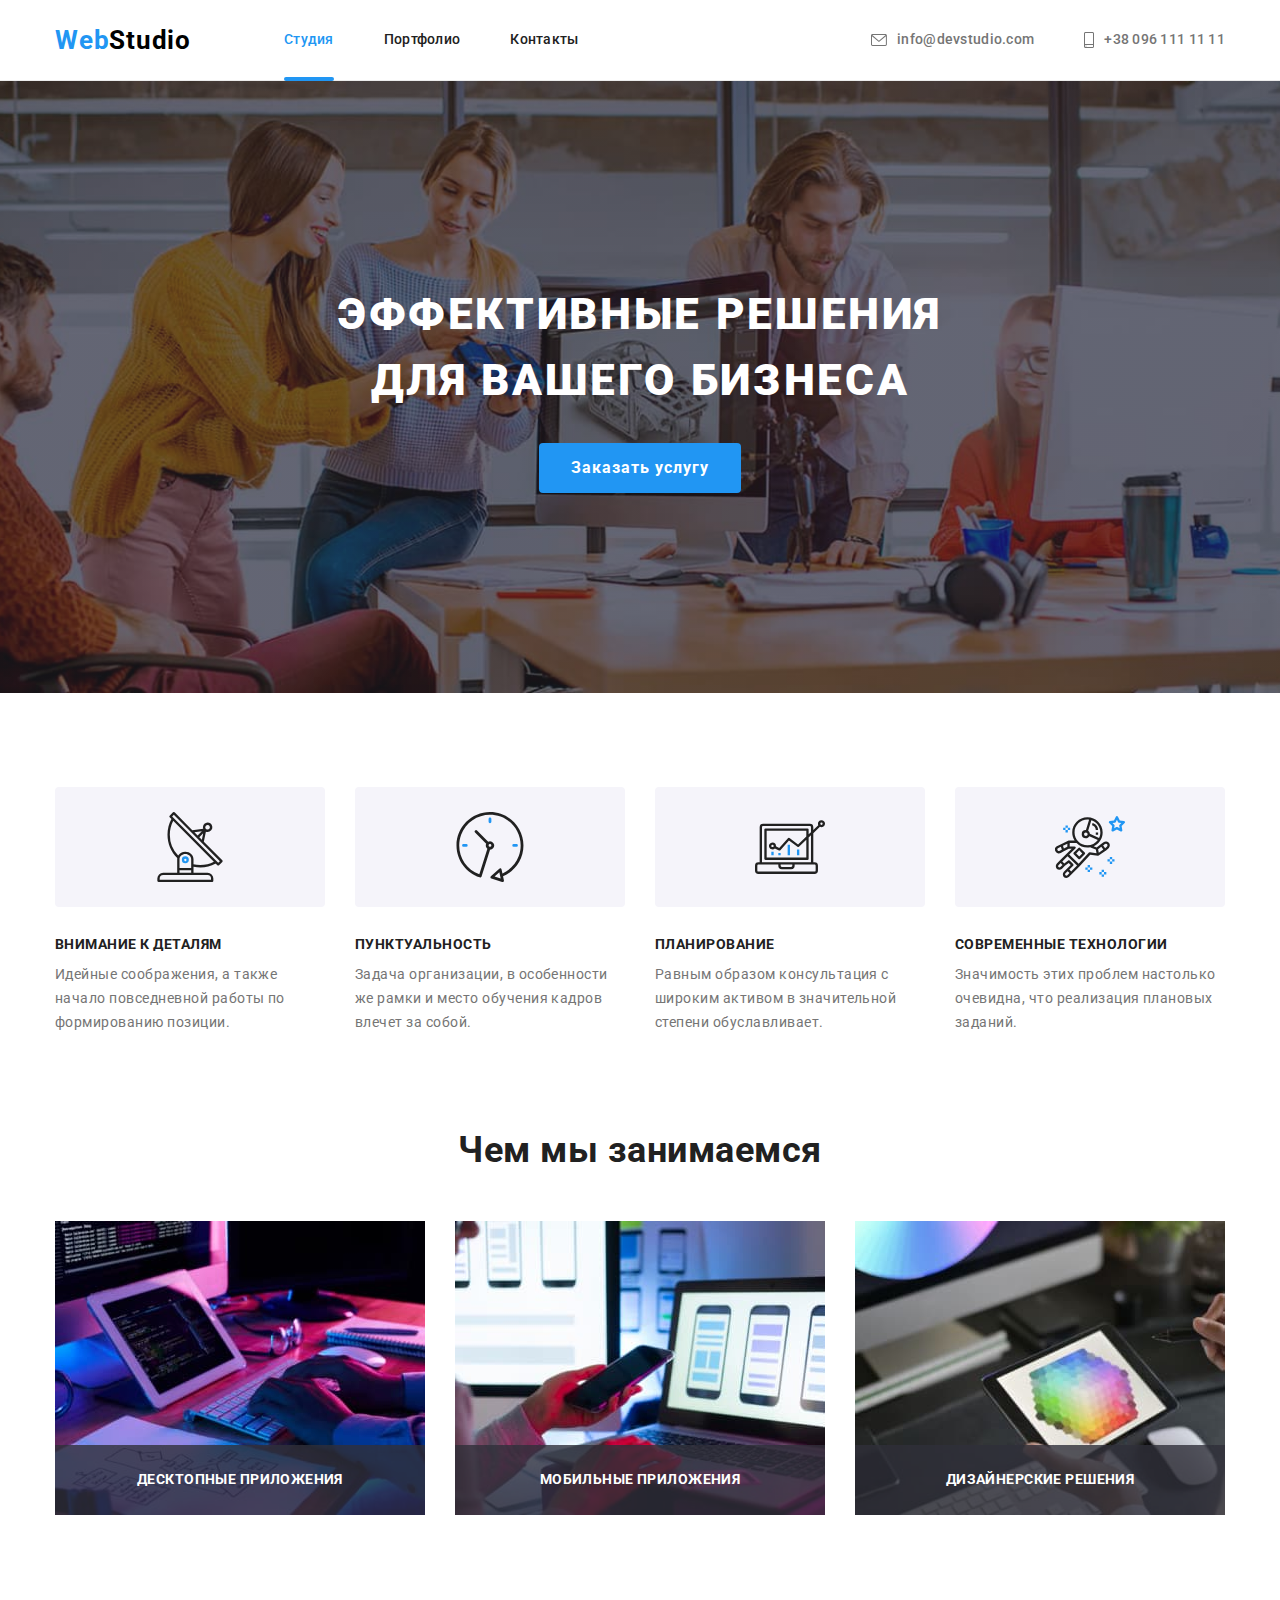
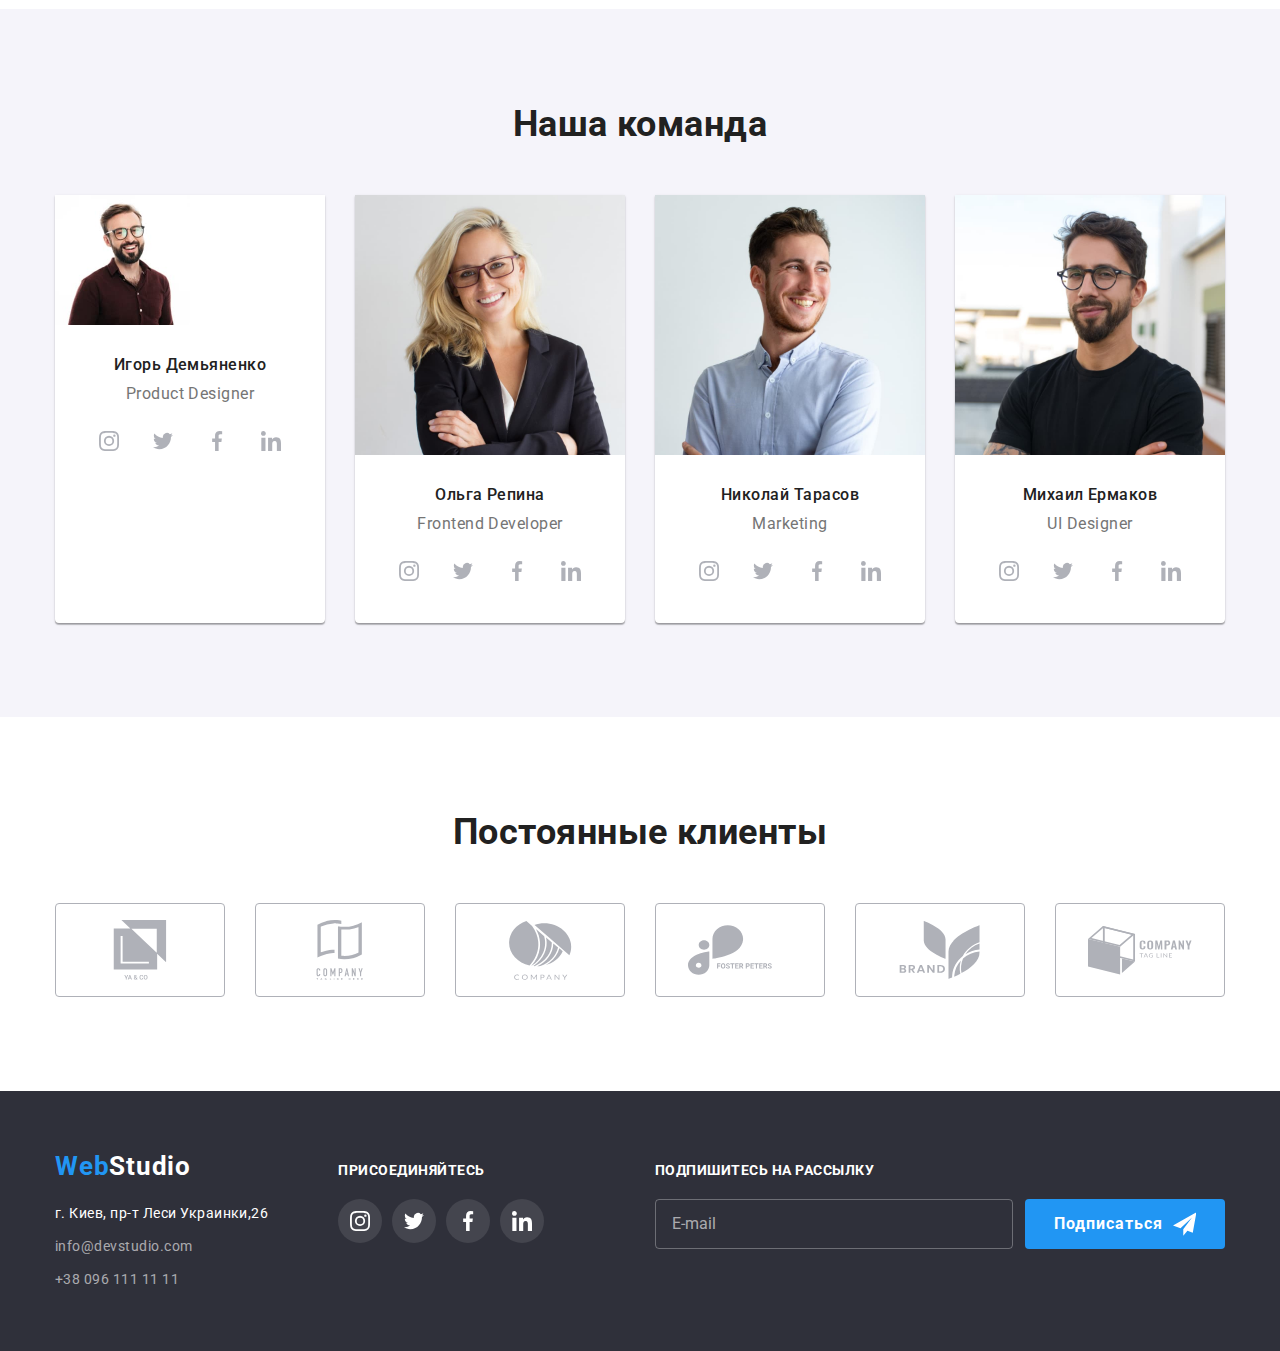
==== commit db6482fd: "adaptiv team-card-1" ====
--- a/index.html
+++ b/index.html
@@ -260,12 +260,34 @@
           <h2 class="section__title">Наша команда</h2>
           <ul class="team list">
             <li class="team__item">
-              <img
-                src="./images/team-card-1.jpg"
-                alt="Мужчина в очках с бородой в коричневой рубашке"
-                width="270"
-                height="260"
-              />
+              <picture>
+                <source
+                  media="(min-width: 1200px)"
+                  srcset="
+                    ./images/team/team-card-1/desk-team-card-1/desk-team-card-1.jpg 1x,
+                    ./images/team/team-card-1/desk-team-card-1/desk-team-card-1.jpg 2x
+                  "
+                />
+                <source
+                  media="(min-width: 768px)"
+                  srcset="
+                    ./images/team/team-card-1/tablet-team-card-1/tablet-team-card-1.jpg 1x,
+                    ./images/team/team-card-1/tablet-team-card-1/tablet-team-card-1.jpg 2x
+                  "
+                />
+                <source
+                  media="(min-width: 768px)"
+                  srcset="
+                    ./images/team/team-card-1/mob-team-card-1/mob-team-card-1.jpg 1x,
+                    ./images/team/team-card-1/mob-team-card-1/mob-team-card-1.jpg 2x
+                  "
+                />
+                <img
+                  src="./images/team/team-card-1/mob-team-card-1/mob-team-card-1.jpg"
+                  alt="Мужчина в очках с бородой в коричневой рубашке"
+                />
+              </picture>
+
               <div class="team__card">
                 <h3 class="team__caption">Игорь Демьяненко</h3>
                 <p lang="en" class="team__text">Product Designer</p>
--- a/css/main.min.css
+++ b/css/main.min.css
@@ -1 +1 @@
-body{background-color:#fff;color:#757575;font-family:"Roboto",sans-serif;letter-spacing:.03em}h1,h2,h3,ul,p{margin:0}img{display:block;max-width:100%;height:auto}.link{text-decoration:none}.list{padding:0;margin:0;list-style:none}.visually-hidden{position:absolute;width:1px;height:1px;margin:-1px;border:0;padding:0;clip:rect(0 0 0 0);overflow:hidden}.no-scroll{overflow:hidden}.works__button,.hero__button,.footer__button,.modal__button{display:inline-block;font-family:inherit;text-align:center;border:0;border-radius:4px;transition:background-color 250ms cubic-bezier(0.4, 0, 0.2, 1),color 250ms cubic-bezier(0.4, 0, 0.2, 1)}.conteiner{margin-left:auto;margin-right:auto;padding:0 15px}@media screen and (min-width: 480px){.conteiner{max-width:480px}}@media screen and (min-width: 768px){.conteiner{max-width:768px}}@media screen and (min-width: 1200px){.conteiner{max-width:1200px}}.networks{display:flex;justify-content:center}.networks__item:not(:last-child){margin-right:10px}.networks__link{display:flex;justify-content:center;align-items:center;width:44px;height:44px;border-radius:50%;transition:background-color 250ms cubic-bezier(0.4, 0, 0.2, 1)}.networks__link--fotter{background-color:rgba(255,255,255,.1)}.networks__link:hover,.networks__link:focus{background-color:#2196f3}.networks__icon{width:20px;height:20px}.networks__icon--footer{fill:#fff}.networks__icon--team{fill:#afb1b8;transition:fill 250ms cubic-bezier(0.4, 0, 0.2, 1)}.networks__link:hover .networks__icon--team,.networks__link:focus .networks__icon--team{fill:#fff}.logo{color:#2196f3;font-family:"Roboto",sans-serif;font-weight:700;font-size:24px;line-height:1.17;letter-spacing:.03em}@media screen and (min-width: 1200px){.logo{font-size:26px;line-height:1.19}}.nav__logo{padding:16px 0}@media screen and (min-width: 768px)and (max-width: 1199px){.nav__logo{padding:26px 0}}@media screen and (min-width: 768px)and (max-width: 1199px)and (min-width: 1200px){.nav__logo{padding:24px 0}}.logo__black{color:#000}.footer__logo{display:inline-block;margin-bottom:20px}.logo__white{color:#fff}.header{position:fixed;top:0;left:0;width:100%;min-height:60px;z-index:1;border-bottom:1px solid #ececec;background-color:#fff;font-weight:500;font-size:14px;line-height:1.14;letter-spacing:.02em}.header__conteiner{display:flex}.nav{display:flex;align-items:center}.nav__list{position:relative;display:none}@media screen and (min-width: 768px){.nav__list{display:flex;margin-left:88px}}@media screen and (min-width: 1200px){.nav__list{margin-left:93px}}.nav__link{display:none;padding:32px 0;color:#212121;transition:color 250ms cubic-bezier(0.4, 0, 0.2, 1)}@media screen and (min-width: 768px){.nav__link{display:block}}.nav__link--current{position:relative;color:#2196f3}.nav__link--current::after{position:absolute;left:0;bottom:-1px;display:inline-block;content:"";width:100%;height:4px;border-radius:2px;background-color:#2196f3}.nav__link:hover,.nav__link:focus{color:#2196f3}.nav__item{position:relative}.nav__item:not(:last-child){margin-right:50px}.contacts{display:none;margin-left:auto}@media screen and (min-width: 768px)and (max-width: 1199px){.contacts{display:block;padding:21px 0}.contacts__item:not(:last-child){margin-bottom:10px}}@media screen and (min-width: 1200px){.contacts{display:flex}.contacts__item:not(:last-child){margin-right:50px}}.contacts__link{display:flex;align-items:center;color:#757575;transition:color 250ms cubic-bezier(0.4, 0, 0.2, 1)}@media screen and (min-width: 1200px){.contacts__link{padding:32px 0}}.contacts__link:hover,.contacts__link:focus{color:#2196f3}.contacts__icon{display:inline-block;margin-right:10px;fill:#757575;transition:fill 250ms cubic-bezier(0.4, 0, 0.2, 1)}.contacts__link:hover .contacts__icon,.contacts__link:focus .contacts__icon{fill:#2196f3}.menu{position:fixed;top:0;left:0;width:100vw;height:100vh;z-index:5;background-color:#fff;transform:scale(1);transition:transform 250ms cubic-bezier(0.4, 0, 0.2, 1),visibility 250ms cubic-bezier(0.4, 0, 0.2, 1),opacity 250ms cubic-bezier(0.4, 0, 0.2, 1)}.menu.is-hidden{visibility:hidden;opacity:0;pointer-events:none;transform:scale(0.8)}.menu__conteiner{position:relative;padding:48px 40px;display:flex;flex-direction:column;height:100%;justify-content:space-between;overflow:scroll}@media screen and (min-width: 768px){.menu{display:none}}.menu-button{display:none;margin-left:auto;background-color:rgba(0,0,0,0);border:none;cursor:pointer}@media screen and (max-width: 767px){.menu-button{display:block}}.menu-button--close{position:absolute;top:0;right:0}.menu-button__icon{transition:fill 250ms cubic-bezier(0.4, 0, 0.2, 1)}.menu-button:hover .menu-button__icon{fill:#2196f3}.menu-nav__item:not(:last-child){margin-bottom:32px}.menu-nav__link{font-weight:500;font-size:40px;line-height:1.18;color:#212121;transition:color 250ms cubic-bezier(0.4, 0, 0.2, 1)}.menu-nav__link--current{color:#2196f3}.menu-nav__link:hover,.menu-nav__link:focus{color:#2196f3}.menu-contacts{margin-bottom:64px}.menu-contacts__item:not(:last-child){margin-bottom:32px}.menu-contacts__link{font-size:24px;line-height:1.17;color:#757575;transition:color 250ms cubic-bezier(0.4, 0, 0.2, 1)}.menu-contacts__link--tel{font-weight:500;font-size:34px;line-height:1.18;color:#2196f3}.menu-links{display:flex}.menu-links__item:not(:last-child){margin-right:20px}.menu-links__item{position:relative;font-weight:500;font-size:18px;line-height:1.22;color:#2196f3;cursor:pointer}.menu-links__link::after{position:absolute;right:-10px;display:inline-block;content:"";border:1px solid rgba(33,33,33,.2);height:22px}.hero{max-width:450px;margin-left:auto;margin-right:auto;padding:118px 0;background-color:#c4c4c4;background-image:linear-gradient(to right, rgba(47, 48, 58, 0.4), rgba(47, 48, 58, 0.4)),url(../images/bg/bg-mobile/bg-mobile.jpg);background-position:center;background-size:cover;background-repeat:no-repeat;text-align:center}@media screen and (min-width: 1200px){.hero{padding:200px 0}}@media(min-device-pixel-ratio: 2),(-webkit-min-device-pixel-ratio: 2),(min-resolution: 192dpi),(min-resolution: 2dppx){.hero{background-image:linear-gradient(to right, rgba(47, 48, 58, 0.4), rgba(47, 48, 58, 0.4)),url(../images/bg/bg-mobile/bg-mobile@2x.jpg)}}@media screen and (min-width: 768px){.hero{max-width:768px;background-image:linear-gradient(to right, rgba(47, 48, 58, 0.4), rgba(47, 48, 58, 0.4)),url(../images/bg/bg-tablet/bg-tablet.jpg)}}@media screen and (min-width: 768px)and (min-device-pixel-ratio: 2),screen and (min-width: 768px)and (-webkit-min-device-pixel-ratio: 2),screen and (min-width: 768px)and (min-resolution: 192dpi),screen and (min-width: 768px)and (min-resolution: 2dppx){.hero{background-image:linear-gradient(to right, rgba(47, 48, 58, 0.4), rgba(47, 48, 58, 0.4)),url(../images/bg/bg-tablet/bg-tablet@2x.jpg)}}@media screen and (min-width: 1200px){.hero{max-width:1600px;padding:200px 0;background-image:linear-gradient(to right, rgba(47, 48, 58, 0.4), rgba(47, 48, 58, 0.4)),url(../images/bg/bg-desktop/bg-desktop.jpg)}}@media screen and (min-width: 1200px)and (min-device-pixel-ratio: 2),screen and (min-width: 1200px)and (-webkit-min-device-pixel-ratio: 2),screen and (min-width: 1200px)and (min-resolution: 192dpi),screen and (min-width: 1200px)and (min-resolution: 2dppx){.hero{background-image:linear-gradient(to right, rgba(47, 48, 58, 0.4), rgba(47, 48, 58, 0.4)),url(../images/bg/bg-desktop/bg-desktop@2x.jpg)}}.hero__title{margin-left:auto;margin-right:auto;margin-bottom:30px;color:#fff;font-weight:900;font-size:26px;line-height:1.62;text-align:center;letter-spacing:.06em;text-transform:uppercase}@media screen and (min-width: 480px)and (max-width: 1199px){.hero__title{width:360px}}@media screen and (min-width: 1200px){.hero__title{width:696px;font-size:44px;line-height:1.5}}.section{padding:60px 0}@media screen and (min-width: 1200px){.section{padding:94px 0}}.section--padding{padding-top:0}.section--background{background-color:#f5f4fa}@media screen and (max-width: 1199px){.section.section--padding{padding:0}}.section__title{margin-bottom:30px;color:#212121;font-weight:700;font-size:28px;line-height:1.18;text-align:center}@media screen and (min-width: 1200px){.section__title{margin-bottom:50px;font-size:36px;line-height:1.17}}.section__title--hidden{display:none}@media screen and (min-width: 1200px){.section__title--hidden{display:block}}@media screen and (min-width: 768px){.specifics{display:flex}}@media screen and (min-width: 768px)and (max-width: 1199px){.specifics{flex-wrap:wrap;margin-right:-30px;margin-bottom:-30px}}.specifics__item{max-width:100%}@media screen and (min-width: 768px)and (max-width: 1199px){.specifics__item{width:calc(50% - 30px);margin-right:30px;margin-bottom:30px}}@media screen and (min-width: 1200px){.specifics__item{max-width:270px}}@media screen and (max-width: 767px){.specifics__item:not(:last-child){margin-bottom:30px}}@media screen and (min-width: 1200px){.specifics__item:not(:last-child){margin-right:30px}}.specifics__box{display:flex;height:120px;margin-bottom:30px;background-color:#f5f4fa;border-radius:4px;justify-content:center;align-items:center}.specifics__icon{width:70px;height:70px}.specifics__caption{color:#212121;margin-bottom:10px;font-weight:700;font-size:14px;line-height:1.14;text-transform:uppercase}.specifics__text{font-size:14px;line-height:1.7}.features{display:none}@media screen and (min-width: 1200px){.features{display:flex}}.features__item:not(:last-child){margin-right:30px}.features__card{position:relative}.features__thumb{display:flex;position:absolute;bottom:0;width:100%;height:70px;justify-content:center;align-items:center;background-color:rgba(47,48,58,.8)}.features__caption{color:#fff;font-weight:700;font-size:14px;line-height:1.14;text-align:center;letter-spacing:.03em;text-transform:uppercase}@media screen and (min-width: 768px){.team{display:flex}}@media screen and (min-width: 768px)and (max-width: 1199px){.team{flex-wrap:wrap;margin-right:-30px;margin-bottom:-30px}}.team__item{max-width:100%;border-radius:0px 0px 4px 4px;background-color:#fff;box-shadow:0px 1px 3px rgba(0,0,0,.12),0px 1px 1px rgba(0,0,0,.14),0px 2px 1px rgba(0,0,0,.2)}@media screen and (min-width: 768px)and (max-width: 1199px){.team__item{width:calc(50% - 30px);margin-right:30px}}@media screen and (max-width: 1199px){.team__item{margin-bottom:30px}}@media screen and (min-width: 1200px){.team__item{width:1200px}.team__item:not(:last-child){margin-right:30px}}.team__card{padding:30px}.team__caption{color:#212121;margin-bottom:10px;font-weight:500;font-size:16px;line-height:1.19;text-align:center}.team__text{font-size:16px;line-height:1.19;text-align:center;margin-bottom:16px}.clients{display:flex}@media screen and (max-width: 1199px){.clients{flex-wrap:wrap;margin-right:-30px;margin-bottom:-30px}}@media screen and (max-width: 767px){.clients__item{width:calc(50% - 30px)}}@media screen and (min-width: 768px){.clients__item{width:calc(33.3333333333% - 30px)}}@media screen and (max-width: 1199px){.clients__item{margin-right:30px;margin-bottom:30px}}@media screen and (min-width: 1200px){.clients__item{width:170px}.clients__item:not(:last-child){margin-right:30px}}.clients__links{display:flex;justify-content:center;align-items:center;padding:16px 32px;border:1px solid #afb1b8;border-radius:4px;transition:border 250ms cubic-bezier(0.4, 0, 0.2, 1)}.clients__links:hover,.clients__links:focus{border:1px solid #2196f3}.clients__icon{fill:#afb1b8;transition:fill 250ms cubic-bezier(0.4, 0, 0.2, 1)}.clients__links:hover .clients__icon,.clients__links:focus .clients__icon{fill:#2196f3}.footer{padding-top:60px;padding-bottom:60px;background-color:#2f303a}@media screen and (max-width: 1199px){.footer__conteiner{text-align:center}}@media screen and (min-width: 1200px){.footer__conteiner{display:flex;align-items:baseline}}@media screen and (min-width: 768px){.footer__inner{display:flex;align-items:baseline}}@media screen and (min-width: 768px)and (max-width: 1199px){.footer__inner{justify-content:space-around}}@media screen and (max-width: 1199px){.footer__inner{margin-bottom:60px}}@media screen and (max-width: 767px){.address{margin-bottom:60px}}@media screen and (min-width: 1200px){.address{margin-right:70px}}.address__list{font-style:normal;font-size:14px;line-height:1.7}.address__item:not(:last-child){margin-bottom:8px}@media screen and (min-width: 1200px){.address__item:not(:last-child){margin-bottom:9px}}.address__link{color:rgba(255,255,255,.6);transition:color 250ms cubic-bezier(0.4, 0, 0.2, 1)}.address__link:hover,.address__link:hover{color:#2196f3}.address__link--map{color:#fff;transition:color 250ms cubic-bezier(0.4, 0, 0.2, 1)}.footer-links__caption{display:inline-block;margin-bottom:20px;color:#fff;font-weight:700;font-size:14px;line-height:1.14;text-transform:uppercase}.footer-form{display:flex;flex-direction:column}@media screen and (min-width: 1200px){.footer-form{width:570px;margin-left:auto}}.footer-form__titel{margin-bottom:20px;color:#fff;font-weight:700;font-size:14px;line-height:1.14;text-transform:uppercase}@media screen and (min-width: 768px)and (max-width: 1199px){.mailing{padding:0 160px}}@media screen and (min-width: 1200px){.mailing{display:flex;align-items:stretch}}.mailing__input{width:100%;padding:15px 16px;border:1px solid rgba(255,255,255,.3);border-radius:4px;background-color:rgba(0,0,0,0);color:rgba(255,255,255,.6)}@media screen and (max-width: 1199px){.mailing__input:focus{border:1px solid rgba(255,255,255,.3)}}@media screen and (max-width: 1199px){.mailing__input{margin-bottom:20px}}.mailing__input::-moz-placeholder{color:rgba(255,255,255,.6);font-size:16px;line-height:1.25px}.mailing__input:-ms-input-placeholder{color:rgba(255,255,255,.6);font-size:16px;line-height:1.25px}.mailing__input::placeholder{color:rgba(255,255,255,.6);font-size:16px;line-height:1.25px}.buttons{display:flex}@media screen and (max-width: 767px){.buttons{flex-wrap:wrap;margin-bottom:25px}}@media screen and (min-width: 768px){.buttons{margin-bottom:30px;justify-content:center}}@media screen and (min-width: 1200px){.buttons{margin-bottom:50px}}.buttons__item:not(:last-child){margin-right:8px}@media screen and (max-width: 767px){.buttons__item{margin-bottom:15px}}@media screen and (min-width: 768px){.works__list{display:flex;flex-wrap:wrap;margin-right:-30px;margin-bottom:-30px}}.works__item{margin-bottom:30px}@media screen and (min-width: 768px){.works__item{width:calc(50% - 30px);margin-right:30px}}@media screen and (min-width: 1200px){.works__item{width:calc(33.3333333333% - 30px);margin-right:30px}}.product{display:flex;flex-direction:column;height:100%;transition:box-shadow 250ms cubic-bezier(0.4, 0, 0.2, 1)}.product:hover,.product:focus{box-shadow:0px 4px 4px rgba(0,0,0,.25),0px 1px 1px rgba(0,0,0,.12),0px 4px 4px rgba(0,0,0,.06),1px 4px 6px rgba(0,0,0,.16)}.product__thumb{position:relative;overflow:hidden}.product__info{color:#fff;font-size:18px;line-height:1.56}.product__name{flex-grow:1;border:1px solid #eee;border-top:none;padding:20px 24px}.product__caption{color:#212121;margin-bottom:4px;font-weight:700;font-size:18px;line-height:2;letter-spacing:.06em}.product__text{color:#757575;font-style:normal;font-size:16px;line-height:1.9}.product__overlay{position:absolute;top:0;left:0;width:100%;height:100%;padding:63px 24px;background-color:rgba(33,150,243,.9);transition:transform 250ms cubic-bezier(0.4, 0, 0.2, 1),opacity 250ms cubic-bezier(0.4, 0, 0.2, 1);transform:translateY(100%);overflow:auto;opacity:0}.product:hover .product__overlay,.product:focus .product__overlay{transform:translateY(0);opacity:1}.hero__button,.footer__button,.modal__button{min-width:200px;padding:10px 32px;background-color:#2196f3;color:#fff;cursor:pointer;transition:background-color 250ms cubic-bezier(0.4, 0, 0.2, 1),color 250ms cubic-bezier(0.4, 0, 0.2, 1);font-weight:700;font-size:16px;line-height:1.9;letter-spacing:.06em}.hero__button:hover,.hero__button:focus,.footer__button:hover,.footer__button:focus,.modal__button:hover,.modal__button:focus{background-color:#188ce8;color:#fff}.footer__button{padding:10px 29px}@media screen and (min-width: 1200px){.footer__button{display:flex;align-items:center;margin-left:12px}}.button__icon{display:inline-block;width:24px;height:24px;margin-left:10px}.modal__button{box-shadow:0px 1px 3px rgba(0,0,0,.12),0px 1px 1px rgba(0,0,0,.14),0px 2px 1px rgba(0,0,0,.2)}.works__button{padding:6px 22px;background-color:#f5f4fa;color:#212121;cursor:pointer;transition:background-color 250ms cubic-bezier(0.4, 0, 0.2, 1),color 250ms cubic-bezier(0.4, 0, 0.2, 1),box-shadow 250ms cubic-bezier(0.4, 0, 0.2, 1);font-weight:500;font-size:16px;line-height:1.6}.works__button--current,.works__button:hover,.works__button:focus{background-color:#2196f3;color:#fff;box-shadow:0px 3px 1px rgba(0,0,0,.1),0px 1px 2px rgba(0,0,0,.08),0px 2px 2px rgba(0,0,0,.12)}.backdrop{position:fixed;top:0;left:0;width:100%;height:100%;z-index:2;background-color:rgba(0,0,0,.2);opacity:1;transition:opacity 250ms cubic-bezier(0.4, 0, 0.2, 1),visibility 250ms cubic-bezier(0.4, 0, 0.2, 1);overflow:scroll}.backdrop.is-hidden{visibility:hidden;opacity:0;pointer-events:none}.backdrop-button{position:absolute;top:8px;right:8px;display:flex;justify-content:center;align-items:center;margin:0;padding:0;width:30px;height:30px;border-radius:50%;border:1px solid rgba(0,0,0,.1);background-color:#fff;cursor:pointer}.backdrop-button__icon{width:18px;height:18px;transition:fill 250ms cubic-bezier(0.4, 0, 0.2, 1)}.backdrop-button:hover .backdrop-button__icon{fill:#2196f3}.modal{position:absolute;top:50%;left:50%;padding:40px;border-radius:4px;background-color:#fff;box-shadow:0px 1px 3px rgba(0,0,0,.12),0px 1px 1px rgba(0,0,0,.14),0px 2px 1px rgba(0,0,0,.2);transform:translate(-50%, -50%) scale(1);transition:transform 250ms cubic-bezier(0.4, 0, 0.2, 1)}@media screen and (max-width: 479px){.modal{width:95vw}}@media screen and (min-width: 480px){.modal{width:450px}}@media screen and (min-width: 1200px){.modal{width:528px}}.backdrop.is-hidden+.modal{transform:translate(-50%, -50%) scale(1.1)}.modal-form{display:flex;flex-direction:column;align-items:center}.modal-form__titel{display:inline-block;margin-bottom:12px;color:#212121;font-weight:700;font-size:20px;line-height:1.15;text-align:center}.modal-form__meta{display:flex;flex-direction:column;width:100%;margin-bottom:20px}.modal-form__field{display:flex;flex-direction:column;margin-bottom:10px}.modal-form__label{margin-bottom:4px;font-size:12px;line-height:1.17;letter-spacing:.01em}.modal-form__inner{position:relative}.modal-form__input{width:100%;padding:11px 12px;padding-left:42px;height:40px;border:1px solid rgba(33,33,33,.2);border-radius:4px;outline:0px;transition:border 250ms cubic-bezier(0.4, 0, 0.2, 1);font-size:12px;line-height:1.17;letter-spacing:.01em}.modal-form__input:hover,.modal-form__input:focus{border:1px solid #2196f3;cursor:pointer}.modal-form__icon{position:absolute;bottom:0;left:12px;top:50%;transform:translateY(-50%);transition:fill 250ms cubic-bezier(0.4, 0, 0.2, 1)}.modal-form__input:hover+.modal-form__icon,.modal-form__input:focus+.modal-form__icon{fill:#2196f3;cursor:pointer}.modal-form__comment{display:flex;flex-direction:column}.modal-form__textarea{padding:12px 16px;width:100%;height:120px;border:1px solid rgba(33,33,33,.2);border-radius:4px;resize:none;outline:0px;font-size:12px;line-height:1.17;letter-spacing:.01em}.modal-form__textarea:hover,.modal-form__textarea:focus{border:1px solid #2196f3;cursor:pointer}.modal-form__textarea::-moz-placeholder{color:rgba(117,117,117,.5);font-size:12px;line-height:1.17;letter-spacing:.01em}.modal-form__textarea:-ms-input-placeholder{color:rgba(117,117,117,.5);font-size:12px;line-height:1.17;letter-spacing:.01em}.modal-form__textarea::placeholder{color:rgba(117,117,117,.5);font-size:12px;line-height:1.17;letter-spacing:.01em}.policy{display:flex;align-items:center;margin-bottom:30px}.policy__label{display:flex;align-items:center;cursor:pointer}.policy__text{font-size:12px;line-height:1.16}@media screen and (min-width: 480px){.policy__text{flex-shrink:0}}@media screen and (min-width: 1200px){.policy__text{font-size:14px;line-height:1.71}}.policy__link{margin-left:3px;color:#2196f3;font-size:12px;line-height:1.17;-webkit-text-decoration-line:underline;text-decoration-line:underline}@media screen and (min-width: 1200px){.policy__link{font-size:14px;line-height:1.71}}.checkbox{position:absolute;width:1px;height:1px;margin:-1px;border:0;padding:0;clip:rect(0 0 0 0);overflow:hidden}.policy__icon{display:inline-block;width:16px;height:15px;margin-right:7px;background-image:url(../images/icon-check-1.svg);background-repeat:no-repeat;background-size:contain;background-position:center}.checkbox:checked+.policy__icon{background-image:url(../images/icon-check-2.svg);background-repeat:no-repeat;background-size:contain;background-position:center}/*# sourceMappingURL=main.min.css.map */+body{background-color:#fff;color:#757575;font-family:"Roboto",sans-serif;letter-spacing:.03em}h1,h2,h3,ul,p{margin:0}img{display:block;max-width:100%;height:auto}.link{text-decoration:none}.list{padding:0;margin:0;list-style:none}.visually-hidden{position:absolute;width:1px;height:1px;margin:-1px;border:0;padding:0;clip:rect(0 0 0 0);overflow:hidden}.no-scroll{overflow:hidden}.works__button,.hero__button,.footer__button,.modal__button{display:inline-block;font-family:inherit;text-align:center;border:0;border-radius:4px;transition:background-color 250ms cubic-bezier(0.4, 0, 0.2, 1),color 250ms cubic-bezier(0.4, 0, 0.2, 1)}.conteiner{margin-left:auto;margin-right:auto;padding:0 15px}@media screen and (min-width: 480px){.conteiner{max-width:480px}}@media screen and (min-width: 768px){.conteiner{max-width:768px}}@media screen and (min-width: 1200px){.conteiner{max-width:1200px}}.networks{display:flex;justify-content:center}.networks__item:not(:last-child){margin-right:10px}.networks__link{display:flex;justify-content:center;align-items:center;width:44px;height:44px;border-radius:50%;transition:background-color 250ms cubic-bezier(0.4, 0, 0.2, 1)}.networks__link--fotter{background-color:rgba(255,255,255,.1)}.networks__link:hover,.networks__link:focus{background-color:#2196f3}.networks__icon{width:20px;height:20px}.networks__icon--footer{fill:#fff}.networks__icon--team{fill:#afb1b8;transition:fill 250ms cubic-bezier(0.4, 0, 0.2, 1)}.networks__link:hover .networks__icon--team,.networks__link:focus .networks__icon--team{fill:#fff}.logo{color:#2196f3;font-family:"Roboto",sans-serif;font-weight:700;font-size:24px;line-height:1.17;letter-spacing:.03em}@media screen and (min-width: 1200px){.logo{font-size:26px;line-height:1.19}}.nav__logo{padding:16px 0}@media screen and (min-width: 768px)and (max-width: 1199px){.nav__logo{padding:26px 0}}@media screen and (min-width: 768px)and (max-width: 1199px)and (min-width: 1200px){.nav__logo{padding:24px 0}}.logo__black{color:#000}.footer__logo{display:inline-block;margin-bottom:20px}.logo__white{color:#fff}.header{position:fixed;top:0;left:0;width:100%;min-height:60px;z-index:1;border-bottom:1px solid #ececec;background-color:#fff;font-weight:500;font-size:14px;line-height:1.14;letter-spacing:.02em}.header__conteiner{display:flex}.nav{display:flex;align-items:center}.nav__list{position:relative;display:none}@media screen and (min-width: 768px){.nav__list{display:flex;margin-left:88px}}@media screen and (min-width: 1200px){.nav__list{margin-left:93px}}.nav__link{display:none;padding:32px 0;color:#212121;transition:color 250ms cubic-bezier(0.4, 0, 0.2, 1)}@media screen and (min-width: 768px){.nav__link{display:block}}.nav__link--current{position:relative;color:#2196f3}.nav__link--current::after{position:absolute;left:0;bottom:-1px;display:inline-block;content:"";width:100%;height:4px;border-radius:2px;background-color:#2196f3}.nav__link:hover,.nav__link:focus{color:#2196f3}.nav__item{position:relative}.nav__item:not(:last-child){margin-right:50px}.contacts{display:none;margin-left:auto}@media screen and (min-width: 768px)and (max-width: 1199px){.contacts{display:block;padding:21px 0}.contacts__item:not(:last-child){margin-bottom:10px}}@media screen and (min-width: 1200px){.contacts{display:flex}.contacts__item:not(:last-child){margin-right:50px}}.contacts__link{display:flex;align-items:center;color:#757575;transition:color 250ms cubic-bezier(0.4, 0, 0.2, 1)}@media screen and (min-width: 1200px){.contacts__link{padding:32px 0}}.contacts__link:hover,.contacts__link:focus{color:#2196f3}.contacts__icon{display:inline-block;margin-right:10px;fill:#757575;transition:fill 250ms cubic-bezier(0.4, 0, 0.2, 1)}.contacts__link:hover .contacts__icon,.contacts__link:focus .contacts__icon{fill:#2196f3}.menu{position:fixed;top:0;left:0;width:100vw;height:100vh;z-index:5;background-color:#fff;transform:scale(1);transition:transform 250ms cubic-bezier(0.4, 0, 0.2, 1),visibility 250ms cubic-bezier(0.4, 0, 0.2, 1),opacity 250ms cubic-bezier(0.4, 0, 0.2, 1)}.menu.is-hidden{visibility:hidden;opacity:0;pointer-events:none;transform:scale(0.8)}.menu__conteiner{position:relative;padding:48px 40px;display:flex;flex-direction:column;height:100%;justify-content:space-between;overflow:scroll}@media screen and (min-width: 768px){.menu{display:none}}.menu-button{display:none;margin-left:auto;background-color:rgba(0,0,0,0);border:none;cursor:pointer}@media screen and (max-width: 767px){.menu-button{display:block}}.menu-button--close{position:absolute;top:0;right:0}.menu-button__icon{transition:fill 250ms cubic-bezier(0.4, 0, 0.2, 1)}.menu-button:hover .menu-button__icon{fill:#2196f3}.menu-nav__item:not(:last-child){margin-bottom:32px}.menu-nav__link{font-weight:500;font-size:40px;line-height:1.18;color:#212121;transition:color 250ms cubic-bezier(0.4, 0, 0.2, 1)}.menu-nav__link--current{color:#2196f3}.menu-nav__link:hover,.menu-nav__link:focus{color:#2196f3}.menu-contacts{margin-bottom:64px}.menu-contacts__item:not(:last-child){margin-bottom:32px}.menu-contacts__link{font-size:24px;line-height:1.17;color:#757575;transition:color 250ms cubic-bezier(0.4, 0, 0.2, 1)}.menu-contacts__link--tel{font-weight:500;font-size:34px;line-height:1.18;color:#2196f3}.menu-links{display:flex}.menu-links__item:not(:last-child){margin-right:20px}.menu-links__item{position:relative;font-weight:500;font-size:18px;line-height:1.22;color:#2196f3;cursor:pointer}.menu-links__link::after{position:absolute;right:-10px;display:inline-block;content:"";border:1px solid rgba(33,33,33,.2);height:22px}.hero{max-width:480px;margin-left:auto;margin-right:auto;padding:118px 0;background-color:#c4c4c4;background-image:linear-gradient(to right, rgba(47, 48, 58, 0.4), rgba(47, 48, 58, 0.4)),url(../images/bg/bg-mobile/bg-mobile.jpg);background-position:center;background-size:cover;background-repeat:no-repeat;text-align:center}@media screen and (min-width: 1200px){.hero{padding:200px 0}}@media(min-device-pixel-ratio: 2),(-webkit-min-device-pixel-ratio: 2),(min-resolution: 192dpi),(min-resolution: 2dppx){.hero{background-image:linear-gradient(to right, rgba(47, 48, 58, 0.4), rgba(47, 48, 58, 0.4)),url(../images/bg/bg-mobile/bg-mobile@2x.jpg)}}@media screen and (min-width: 768px){.hero{max-width:768px;background-image:linear-gradient(to right, rgba(47, 48, 58, 0.4), rgba(47, 48, 58, 0.4)),url(../images/bg/bg-tablet/bg-tablet.jpg)}}@media screen and (min-width: 768px)and (min-device-pixel-ratio: 2),screen and (min-width: 768px)and (-webkit-min-device-pixel-ratio: 2),screen and (min-width: 768px)and (min-resolution: 192dpi),screen and (min-width: 768px)and (min-resolution: 2dppx){.hero{background-image:linear-gradient(to right, rgba(47, 48, 58, 0.4), rgba(47, 48, 58, 0.4)),url(../images/bg/bg-tablet/bg-tablet@2x.jpg)}}@media screen and (min-width: 1200px){.hero{max-width:1600px;padding:200px 0;background-image:linear-gradient(to right, rgba(47, 48, 58, 0.4), rgba(47, 48, 58, 0.4)),url(../images/bg/bg-desktop/bg-desktop.jpg)}}@media screen and (min-width: 1200px)and (min-device-pixel-ratio: 2),screen and (min-width: 1200px)and (-webkit-min-device-pixel-ratio: 2),screen and (min-width: 1200px)and (min-resolution: 192dpi),screen and (min-width: 1200px)and (min-resolution: 2dppx){.hero{background-image:linear-gradient(to right, rgba(47, 48, 58, 0.4), rgba(47, 48, 58, 0.4)),url(../images/bg/bg-desktop/bg-desktop@2x.jpg)}}.hero__title{margin-left:auto;margin-right:auto;margin-bottom:30px;color:#fff;font-weight:900;font-size:26px;line-height:1.62;text-align:center;letter-spacing:.06em;text-transform:uppercase}@media screen and (min-width: 480px)and (max-width: 1199px){.hero__title{width:360px}}@media screen and (min-width: 1200px){.hero__title{width:696px;font-size:44px;line-height:1.5}}.section{padding:60px 0}@media screen and (min-width: 1200px){.section{padding:94px 0}}.section--padding{padding-top:0}.section--background{background-color:#f5f4fa}@media screen and (max-width: 1199px){.section.section--padding{padding:0}}.section__title{margin-bottom:30px;color:#212121;font-weight:700;font-size:28px;line-height:1.18;text-align:center}@media screen and (min-width: 1200px){.section__title{margin-bottom:50px;font-size:36px;line-height:1.17}}.section__title--hidden{display:none}@media screen and (min-width: 1200px){.section__title--hidden{display:block}}@media screen and (min-width: 768px){.specifics{display:flex}}@media screen and (min-width: 768px)and (max-width: 1199px){.specifics{flex-wrap:wrap;margin-right:-30px;margin-bottom:-30px}}.specifics__item{max-width:100%}@media screen and (min-width: 768px)and (max-width: 1199px){.specifics__item{width:calc(50% - 30px);margin-right:30px;margin-bottom:30px}}@media screen and (min-width: 1200px){.specifics__item{max-width:270px}}@media screen and (max-width: 767px){.specifics__item:not(:last-child){margin-bottom:30px}}@media screen and (min-width: 1200px){.specifics__item:not(:last-child){margin-right:30px}}.specifics__box{display:flex;height:120px;margin-bottom:30px;background-color:#f5f4fa;border-radius:4px;justify-content:center;align-items:center}.specifics__icon{width:70px;height:70px}.specifics__caption{color:#212121;margin-bottom:10px;font-weight:700;font-size:14px;line-height:1.14;text-transform:uppercase}.specifics__text{font-size:14px;line-height:1.7}.features{display:none}@media screen and (min-width: 1200px){.features{display:flex}}.features__item:not(:last-child){margin-right:30px}.features__card{position:relative}.features__thumb{display:flex;position:absolute;bottom:0;width:100%;height:70px;justify-content:center;align-items:center;background-color:rgba(47,48,58,.8)}.features__caption{color:#fff;font-weight:700;font-size:14px;line-height:1.14;text-align:center;letter-spacing:.03em;text-transform:uppercase}@media screen and (min-width: 768px){.team{display:flex}}@media screen and (min-width: 768px)and (max-width: 1199px){.team{flex-wrap:wrap;margin-right:-30px;margin-bottom:-30px}}.team__item{max-width:100%;border-radius:0px 0px 4px 4px;background-color:#fff;box-shadow:0px 1px 3px rgba(0,0,0,.12),0px 1px 1px rgba(0,0,0,.14),0px 2px 1px rgba(0,0,0,.2)}@media screen and (min-width: 768px)and (max-width: 1199px){.team__item{width:calc(50% - 30px);margin-right:30px}}@media screen and (max-width: 1199px){.team__item{margin-bottom:30px}}@media screen and (min-width: 1200px){.team__item{width:1200px}.team__item:not(:last-child){margin-right:30px}}.team__card{padding:30px}.team__caption{color:#212121;margin-bottom:10px;font-weight:500;font-size:16px;line-height:1.19;text-align:center}.team__text{font-size:16px;line-height:1.19;text-align:center;margin-bottom:16px}.clients{display:flex}@media screen and (max-width: 1199px){.clients{flex-wrap:wrap;margin-right:-30px;margin-bottom:-30px}}@media screen and (max-width: 767px){.clients__item{width:calc(50% - 30px)}}@media screen and (min-width: 768px){.clients__item{width:calc(33.3333333333% - 30px)}}@media screen and (max-width: 1199px){.clients__item{margin-right:30px;margin-bottom:30px}}@media screen and (min-width: 1200px){.clients__item{width:170px}.clients__item:not(:last-child){margin-right:30px}}.clients__links{display:flex;justify-content:center;align-items:center;padding:16px 32px;border:1px solid #afb1b8;border-radius:4px;transition:border 250ms cubic-bezier(0.4, 0, 0.2, 1)}.clients__links:hover,.clients__links:focus{border:1px solid #2196f3}.clients__icon{fill:#afb1b8;transition:fill 250ms cubic-bezier(0.4, 0, 0.2, 1)}.clients__links:hover .clients__icon,.clients__links:focus .clients__icon{fill:#2196f3}.footer{padding-top:60px;padding-bottom:60px;background-color:#2f303a}@media screen and (max-width: 1199px){.footer__conteiner{text-align:center}}@media screen and (min-width: 1200px){.footer__conteiner{display:flex;align-items:baseline}}@media screen and (min-width: 768px){.footer__inner{display:flex;align-items:baseline}}@media screen and (min-width: 768px)and (max-width: 1199px){.footer__inner{justify-content:space-around}}@media screen and (max-width: 1199px){.footer__inner{margin-bottom:60px}}@media screen and (max-width: 767px){.address{margin-bottom:60px}}@media screen and (min-width: 1200px){.address{margin-right:70px}}.address__list{font-style:normal;font-size:14px;line-height:1.7}.address__item:not(:last-child){margin-bottom:8px}@media screen and (min-width: 1200px){.address__item:not(:last-child){margin-bottom:9px}}.address__link{color:rgba(255,255,255,.6);transition:color 250ms cubic-bezier(0.4, 0, 0.2, 1)}.address__link:hover,.address__link:hover{color:#2196f3}.address__link--map{color:#fff;transition:color 250ms cubic-bezier(0.4, 0, 0.2, 1)}.footer-links__caption{display:inline-block;margin-bottom:20px;color:#fff;font-weight:700;font-size:14px;line-height:1.14;text-transform:uppercase}.footer-form{display:flex;flex-direction:column}@media screen and (min-width: 1200px){.footer-form{width:570px;margin-left:auto}}.footer-form__titel{margin-bottom:20px;color:#fff;font-weight:700;font-size:14px;line-height:1.14;text-transform:uppercase}@media screen and (min-width: 768px)and (max-width: 1199px){.mailing{padding:0 160px}}@media screen and (min-width: 1200px){.mailing{display:flex;align-items:stretch}}.mailing__input{width:100%;padding:15px 16px;border:1px solid rgba(255,255,255,.3);border-radius:4px;background-color:rgba(0,0,0,0);color:rgba(255,255,255,.6)}@media screen and (max-width: 1199px){.mailing__input:focus{border:1px solid rgba(255,255,255,.3)}}@media screen and (max-width: 1199px){.mailing__input{margin-bottom:20px}}.mailing__input::-moz-placeholder{color:rgba(255,255,255,.6);font-size:16px;line-height:1.25px}.mailing__input:-ms-input-placeholder{color:rgba(255,255,255,.6);font-size:16px;line-height:1.25px}.mailing__input::placeholder{color:rgba(255,255,255,.6);font-size:16px;line-height:1.25px}.buttons{display:flex}@media screen and (max-width: 767px){.buttons{flex-wrap:wrap;margin-bottom:25px}}@media screen and (min-width: 768px){.buttons{margin-bottom:30px;justify-content:center}}@media screen and (min-width: 1200px){.buttons{margin-bottom:50px}}.buttons__item:not(:last-child){margin-right:8px}@media screen and (max-width: 767px){.buttons__item{margin-bottom:15px}}@media screen and (min-width: 768px){.works__list{display:flex;flex-wrap:wrap;margin-right:-30px;margin-bottom:-30px}}.works__item{margin-bottom:30px}@media screen and (min-width: 768px){.works__item{width:calc(50% - 30px);margin-right:30px}}@media screen and (min-width: 1200px){.works__item{width:calc(33.3333333333% - 30px);margin-right:30px}}.product{display:flex;flex-direction:column;height:100%;transition:box-shadow 250ms cubic-bezier(0.4, 0, 0.2, 1)}.product:hover,.product:focus{box-shadow:0px 4px 4px rgba(0,0,0,.25),0px 1px 1px rgba(0,0,0,.12),0px 4px 4px rgba(0,0,0,.06),1px 4px 6px rgba(0,0,0,.16)}.product__thumb{position:relative;overflow:hidden}.product__info{color:#fff;font-size:18px;line-height:1.56}.product__name{flex-grow:1;border:1px solid #eee;border-top:none;padding:20px 24px}.product__caption{color:#212121;margin-bottom:4px;font-weight:700;font-size:18px;line-height:2;letter-spacing:.06em}.product__text{color:#757575;font-style:normal;font-size:16px;line-height:1.9}.product__overlay{position:absolute;top:0;left:0;width:100%;height:100%;padding:63px 24px;background-color:rgba(33,150,243,.9);transition:transform 250ms cubic-bezier(0.4, 0, 0.2, 1),opacity 250ms cubic-bezier(0.4, 0, 0.2, 1);transform:translateY(100%);overflow:auto;opacity:0}.product:hover .product__overlay,.product:focus .product__overlay{transform:translateY(0);opacity:1}.hero__button,.footer__button,.modal__button{min-width:200px;padding:10px 32px;background-color:#2196f3;color:#fff;cursor:pointer;transition:background-color 250ms cubic-bezier(0.4, 0, 0.2, 1),color 250ms cubic-bezier(0.4, 0, 0.2, 1);font-weight:700;font-size:16px;line-height:1.9;letter-spacing:.06em}.hero__button:hover,.hero__button:focus,.footer__button:hover,.footer__button:focus,.modal__button:hover,.modal__button:focus{background-color:#188ce8;color:#fff}.footer__button{padding:10px 29px}@media screen and (min-width: 1200px){.footer__button{display:flex;align-items:center;margin-left:12px}}.button__icon{display:inline-block;width:24px;height:24px;margin-left:10px}.modal__button{box-shadow:0px 1px 3px rgba(0,0,0,.12),0px 1px 1px rgba(0,0,0,.14),0px 2px 1px rgba(0,0,0,.2)}.works__button{padding:6px 22px;background-color:#f5f4fa;color:#212121;cursor:pointer;transition:background-color 250ms cubic-bezier(0.4, 0, 0.2, 1),color 250ms cubic-bezier(0.4, 0, 0.2, 1),box-shadow 250ms cubic-bezier(0.4, 0, 0.2, 1);font-weight:500;font-size:16px;line-height:1.6}.works__button--current,.works__button:hover,.works__button:focus{background-color:#2196f3;color:#fff;box-shadow:0px 3px 1px rgba(0,0,0,.1),0px 1px 2px rgba(0,0,0,.08),0px 2px 2px rgba(0,0,0,.12)}.backdrop{position:fixed;top:0;left:0;width:100%;height:100%;z-index:2;background-color:rgba(0,0,0,.2);opacity:1;transition:opacity 250ms cubic-bezier(0.4, 0, 0.2, 1),visibility 250ms cubic-bezier(0.4, 0, 0.2, 1);overflow:scroll}.backdrop.is-hidden{visibility:hidden;opacity:0;pointer-events:none}.backdrop-button{position:absolute;top:8px;right:8px;display:flex;justify-content:center;align-items:center;margin:0;padding:0;width:30px;height:30px;border-radius:50%;border:1px solid rgba(0,0,0,.1);background-color:#fff;cursor:pointer}.backdrop-button__icon{width:18px;height:18px;transition:fill 250ms cubic-bezier(0.4, 0, 0.2, 1)}.backdrop-button:hover .backdrop-button__icon{fill:#2196f3}.modal{position:absolute;top:50%;left:50%;padding:40px;border-radius:4px;background-color:#fff;box-shadow:0px 1px 3px rgba(0,0,0,.12),0px 1px 1px rgba(0,0,0,.14),0px 2px 1px rgba(0,0,0,.2);transform:translate(-50%, -50%) scale(1);transition:transform 250ms cubic-bezier(0.4, 0, 0.2, 1)}@media screen and (max-width: 479px){.modal{width:95vw}}@media screen and (min-width: 480px){.modal{width:450px}}@media screen and (min-width: 1200px){.modal{width:528px}}.backdrop.is-hidden+.modal{transform:translate(-50%, -50%) scale(1.1)}.modal-form{display:flex;flex-direction:column;align-items:center}.modal-form__titel{display:inline-block;margin-bottom:12px;color:#212121;font-weight:700;font-size:20px;line-height:1.15;text-align:center}.modal-form__meta{display:flex;flex-direction:column;width:100%;margin-bottom:20px}.modal-form__field{display:flex;flex-direction:column;margin-bottom:10px}.modal-form__label{margin-bottom:4px;font-size:12px;line-height:1.17;letter-spacing:.01em}.modal-form__inner{position:relative}.modal-form__input{width:100%;padding:11px 12px;padding-left:42px;height:40px;border:1px solid rgba(33,33,33,.2);border-radius:4px;outline:0px;transition:border 250ms cubic-bezier(0.4, 0, 0.2, 1);font-size:12px;line-height:1.17;letter-spacing:.01em}.modal-form__input:hover,.modal-form__input:focus{border:1px solid #2196f3;cursor:pointer}.modal-form__icon{position:absolute;bottom:0;left:12px;top:50%;transform:translateY(-50%);transition:fill 250ms cubic-bezier(0.4, 0, 0.2, 1)}.modal-form__input:hover+.modal-form__icon,.modal-form__input:focus+.modal-form__icon{fill:#2196f3;cursor:pointer}.modal-form__comment{display:flex;flex-direction:column}.modal-form__textarea{padding:12px 16px;width:100%;height:120px;border:1px solid rgba(33,33,33,.2);border-radius:4px;resize:none;outline:0px;font-size:12px;line-height:1.17;letter-spacing:.01em}.modal-form__textarea:hover,.modal-form__textarea:focus{border:1px solid #2196f3;cursor:pointer}.modal-form__textarea::-moz-placeholder{color:rgba(117,117,117,.5);font-size:12px;line-height:1.17;letter-spacing:.01em}.modal-form__textarea:-ms-input-placeholder{color:rgba(117,117,117,.5);font-size:12px;line-height:1.17;letter-spacing:.01em}.modal-form__textarea::placeholder{color:rgba(117,117,117,.5);font-size:12px;line-height:1.17;letter-spacing:.01em}.policy{display:flex;align-items:center;margin-bottom:30px}.policy__label{display:flex;align-items:center;cursor:pointer}.policy__text{font-size:12px;line-height:1.16}@media screen and (min-width: 480px){.policy__text{flex-shrink:0}}@media screen and (min-width: 1200px){.policy__text{font-size:14px;line-height:1.71}}.policy__link{margin-left:3px;color:#2196f3;font-size:12px;line-height:1.17;-webkit-text-decoration-line:underline;text-decoration-line:underline}@media screen and (min-width: 1200px){.policy__link{font-size:14px;line-height:1.71}}.checkbox{position:absolute;width:1px;height:1px;margin:-1px;border:0;padding:0;clip:rect(0 0 0 0);overflow:hidden}.policy__icon{display:inline-block;width:16px;height:15px;margin-right:7px;background-image:url(../images/icon-check-1.svg);background-repeat:no-repeat;background-size:contain;background-position:center}.checkbox:checked+.policy__icon{background-image:url(../images/icon-check-2.svg);background-repeat:no-repeat;background-size:contain;background-position:center}/*# sourceMappingURL=main.min.css.map */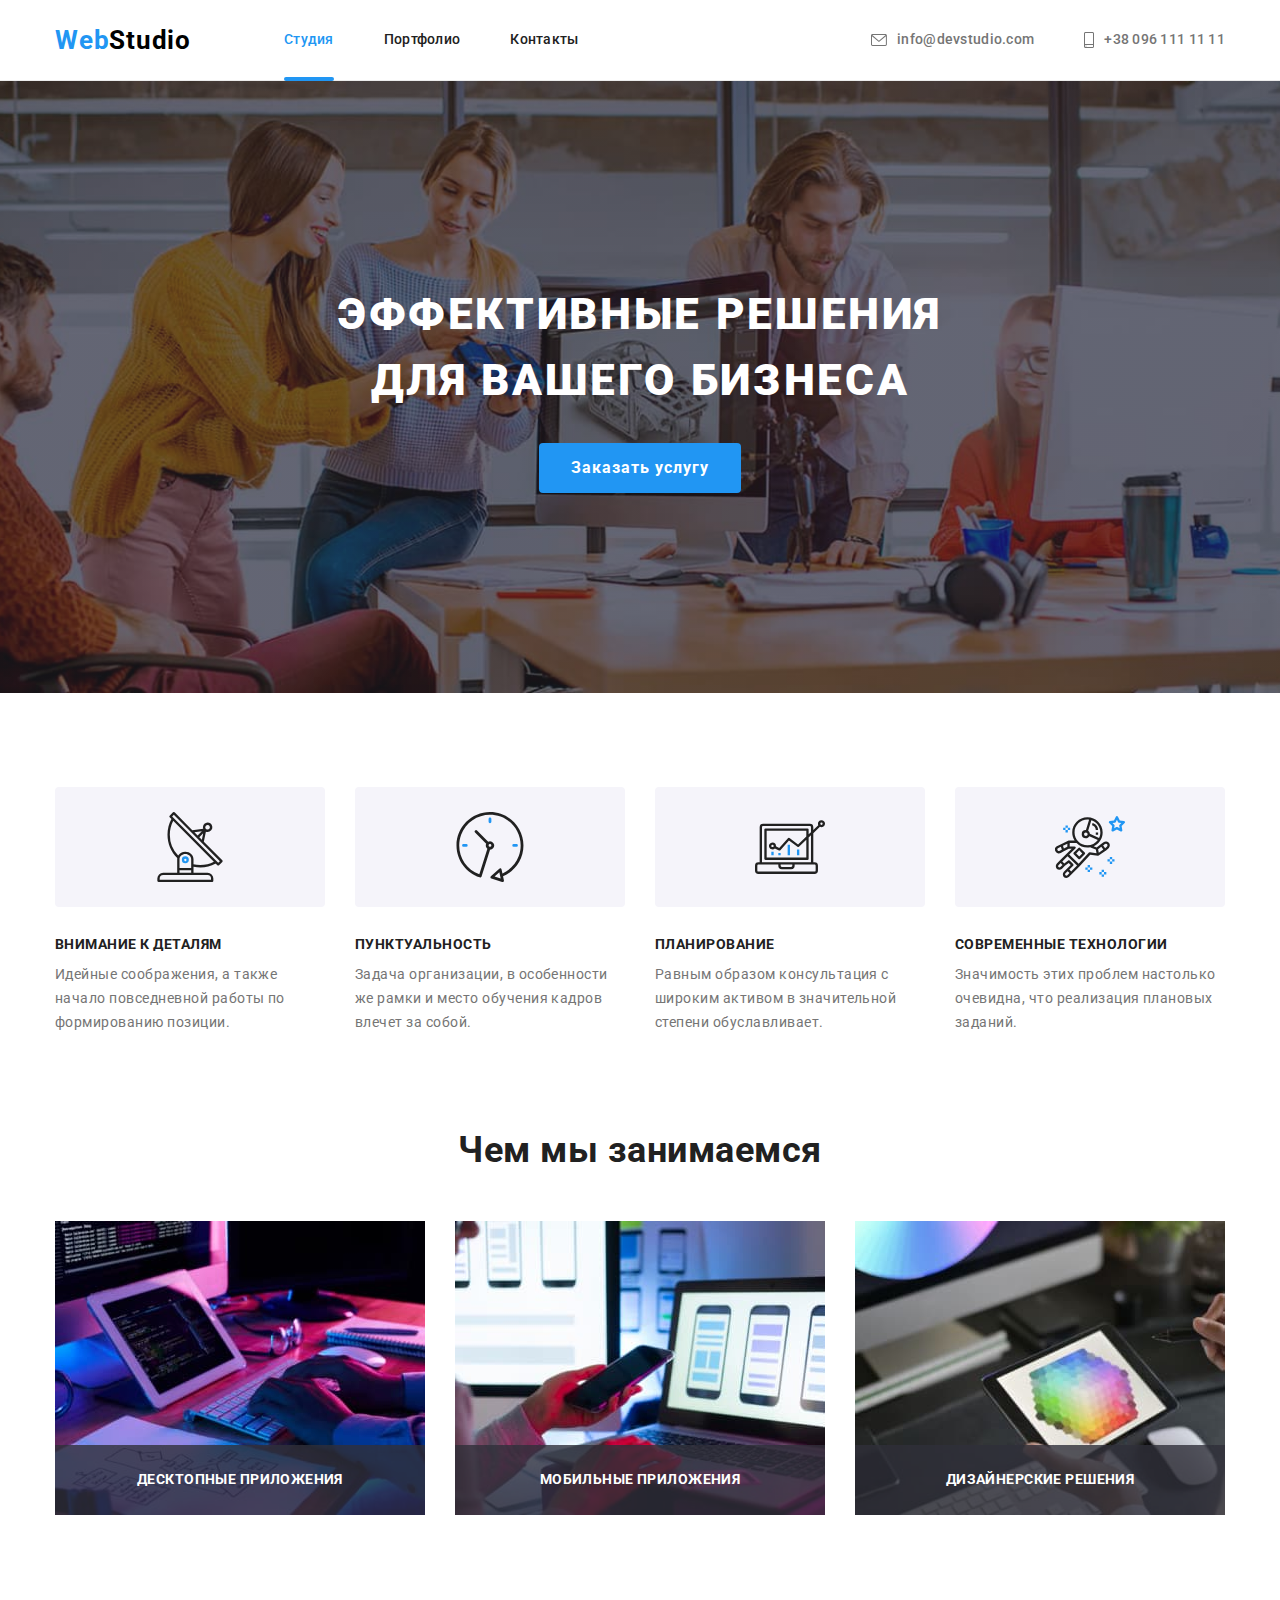
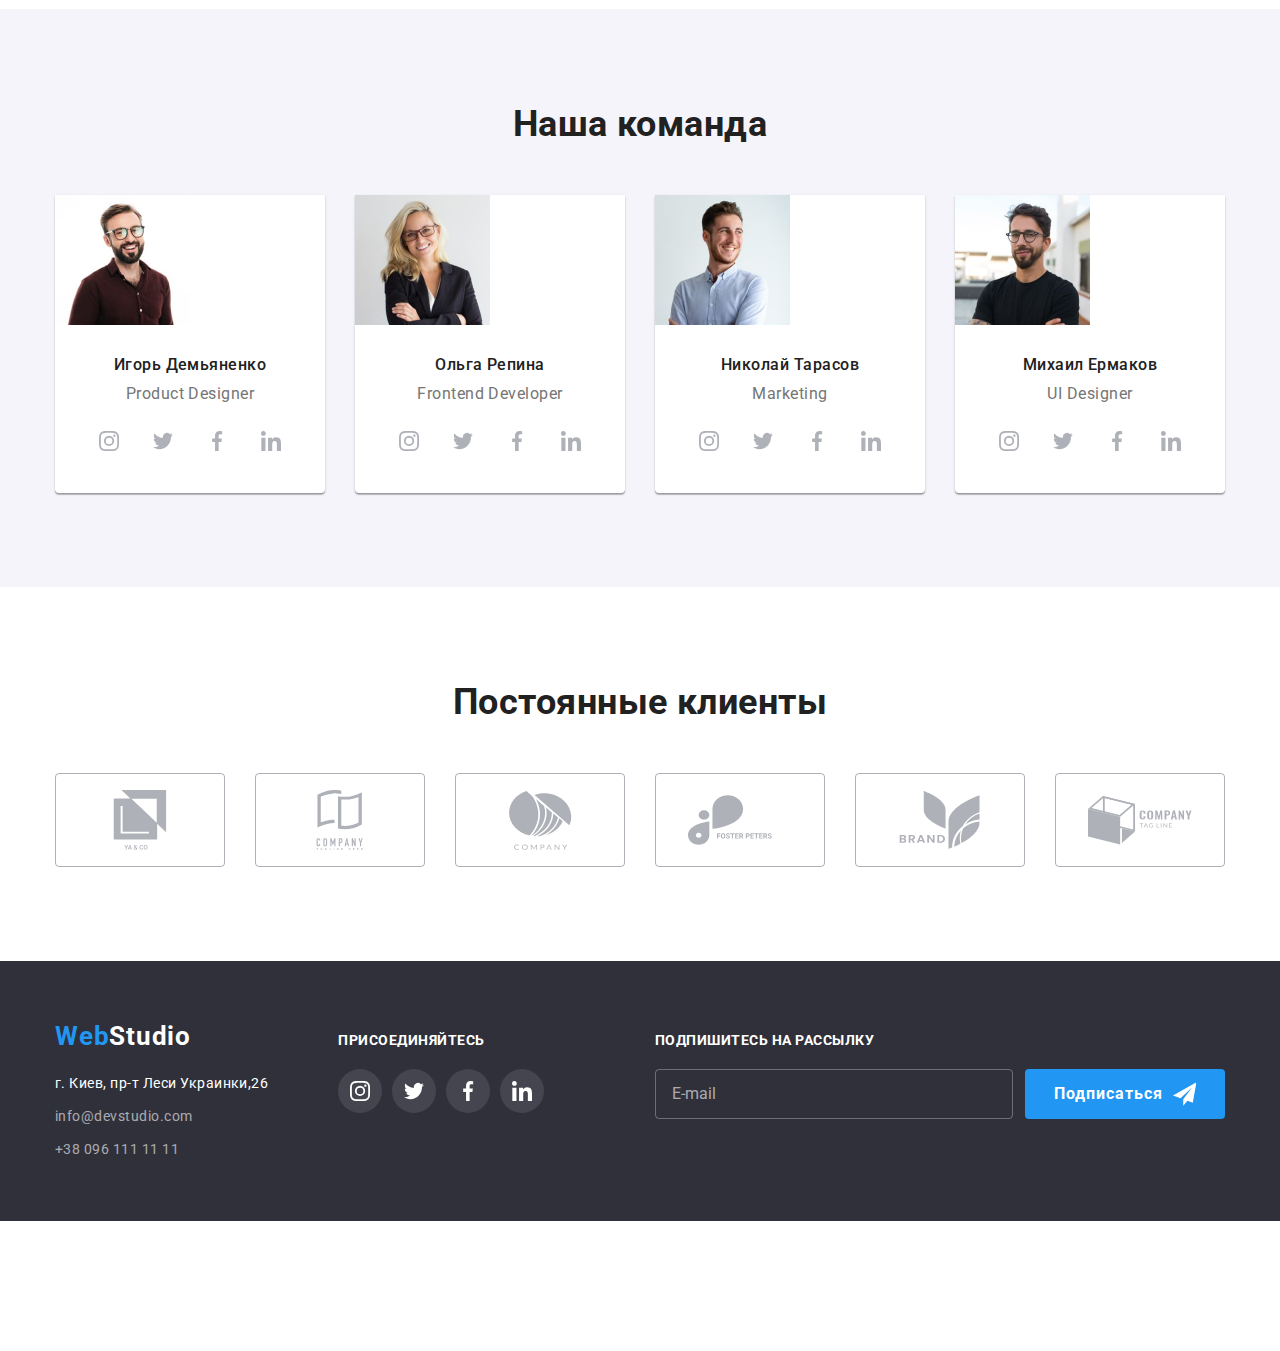
==== commit 3aeb175f: "кадрирование карточек Team" ====
--- a/index.html
+++ b/index.html
@@ -328,12 +328,34 @@
             </li>
 
             <li class="team__item">
-              <img
-                src="./images/team-card-2.jpg"
-                alt="Девушка с белыми волосами в очках в черном пиджаке"
-                width="270"
-                height="260"
-              />
+              <picture>
+                <source
+                  media="(min-width: 1200px)"
+                  srcset="
+                    ./images/team/team-card-2/desk-team-card-2/desk-team-card-2.jpg 1x,
+                    ./images/team/team-card-2/desk-team-card-2/desk-team-card-2.jpg 2x
+                  "
+                />
+                <source
+                  media="(min-width: 768px)"
+                  srcset="
+                    ./images/team/team-card-2/tablet-team-card-2/tablet-team-card-2.jpg 1x,
+                    ./images/team/team-card-2/tablet-team-card-2/tablet-team-card-2.jpg 2x
+                  "
+                />
+                <source
+                  media="(min-width: 768px)"
+                  srcset="
+                    ./images/team/team-card-2/mob-team-card-1/mob-team-card-2.jpg 1x,
+                    ./images/team/team-card-2/mob-team-card-2/mob-team-card-2.jpg 2x
+                  "
+                />
+                <img
+                  src="./images/team/team-card-2/mob-team-card-2/mob-team-card-2.jpg"
+                  alt="Девушка с белыми волосами в очках в черном пиджаке"
+                />
+              </picture>
+
               <div class="team__card">
                 <h3 class="team__caption">Ольга Репина</h3>
                 <p lang="en" class="team__text">Frontend Developer</p>
@@ -374,12 +396,34 @@
             </li>
 
             <li class="team__item">
-              <img
-                src="./images/team-card-3.jpg"
-                alt="Мужчина в белой рубашке"
-                width="270"
-                height="260"
-              />
+              <picture>
+                <source
+                  media="(min-width: 1200px)"
+                  srcset="
+                    ./images/team/team-card-3/desk-team-card-3/desk-team-card-3.jpg 1x,
+                    ./images/team/team-card-3/desk-team-card-3/desk-team-card-3.jpg 2x
+                  "
+                />
+                <source
+                  media="(min-width: 768px)"
+                  srcset="
+                    ./images/team/team-card-3/tablet-team-card-3/tablet-team-card-3.jpg 1x,
+                    ./images/team/team-card-3/tablet-team-card-3/tablet-team-card-3.jpg 2x
+                  "
+                />
+                <source
+                  media="(min-width: 768px)"
+                  srcset="
+                    ./images/team/team-card-3/mob-team-card-3/mob-team-card-3.jpg 1x,
+                    ./images/team/team-card-3/mob-team-card-3/mob-team-card-3.jpg 2x
+                  "
+                />
+                <img
+                  src="./images/team/team-card-3/mob-team-card-3/mob-team-card-3.jpg"
+                  alt="Мужчина в белой рубашке"
+                />
+              </picture>
+
               <div class="team__card">
                 <h3 class="team__caption">Николай Тарасов</h3>
                 <p lang="en" class="team__text">Marketing</p>
@@ -420,12 +464,34 @@
             </li>
 
             <li class="team__item">
-              <img
-                src="./images/team-card-4.jpg"
-                alt="Мужчина в очках с бородой в черной футболке"
-                width="270"
-                height="260"
-              />
+              <picture>
+                <source
+                  media="(min-width: 1200px)"
+                  srcset="
+                    ./images/team/team-card-4/desk-team-card-4/desk-team-card-4.jpg 1x,
+                    ./images/team/team-card-4/desk-team-card-4/desk-team-card-4.jpg 2x
+                  "
+                />
+                <source
+                  media="(min-width: 768px)"
+                  srcset="
+                    ./images/team/team-card-4/tablet-team-card-4/tablet-team-card-4.jpg 1x,
+                    ./images/team/team-card-4/tablet-team-card-4/tablet-team-card-4.jpg 2x
+                  "
+                />
+                <source
+                  media="(min-width: 768px)"
+                  srcset="
+                    ./images/team/team-card-4/mob-team-card-4/mob-team-card-4.jpg 1x,
+                    ./images/team/team-card-4/mob-team-card-4/mob-team-card-4.jpg 2x
+                  "
+                />
+                <img
+                  src="./images/team/team-card-4/mob-team-card-4/mob-team-card-4.jpg"
+                  alt="Мужчина в очках с бородой в черной футболке"
+                />
+              </picture>
+
               <div class="team__card">
                 <h3 class="team__caption">Михаил Ермаков</h3>
                 <p lang="en" class="team__text">UI Designer</p>
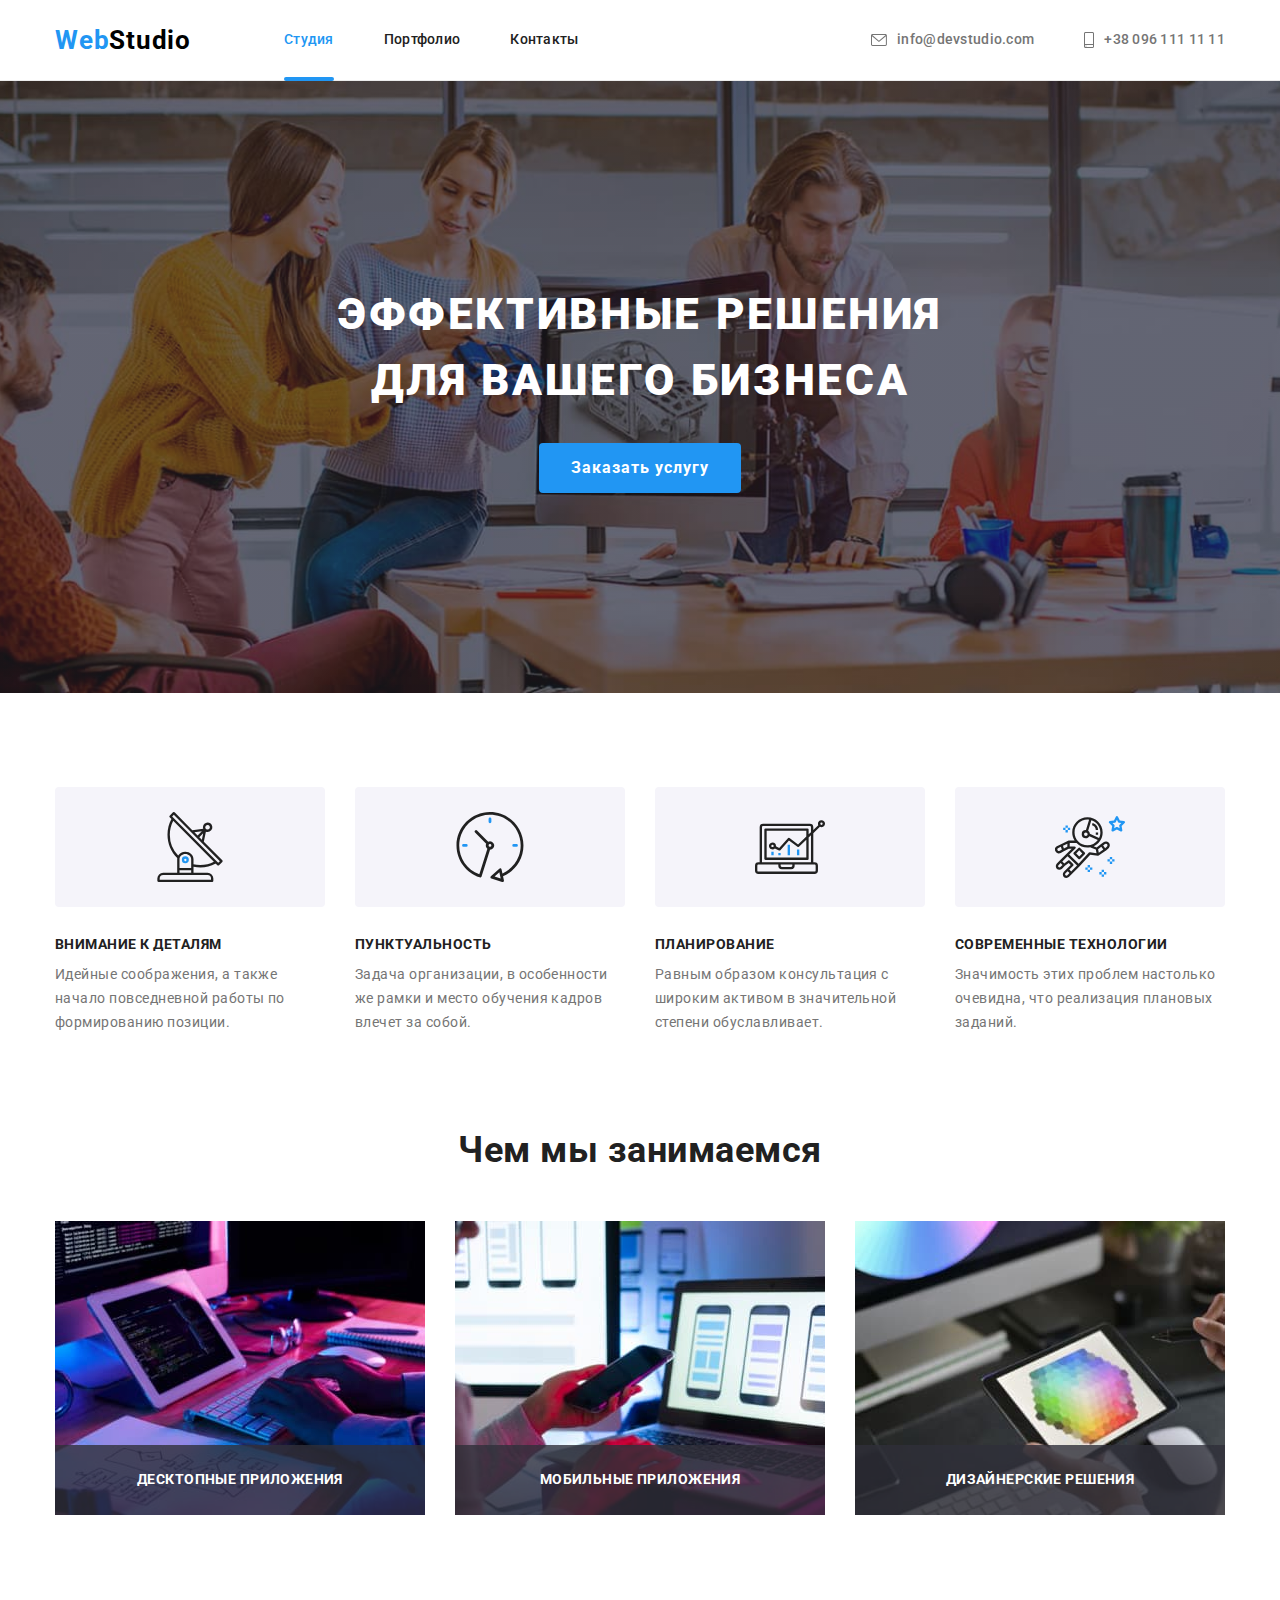
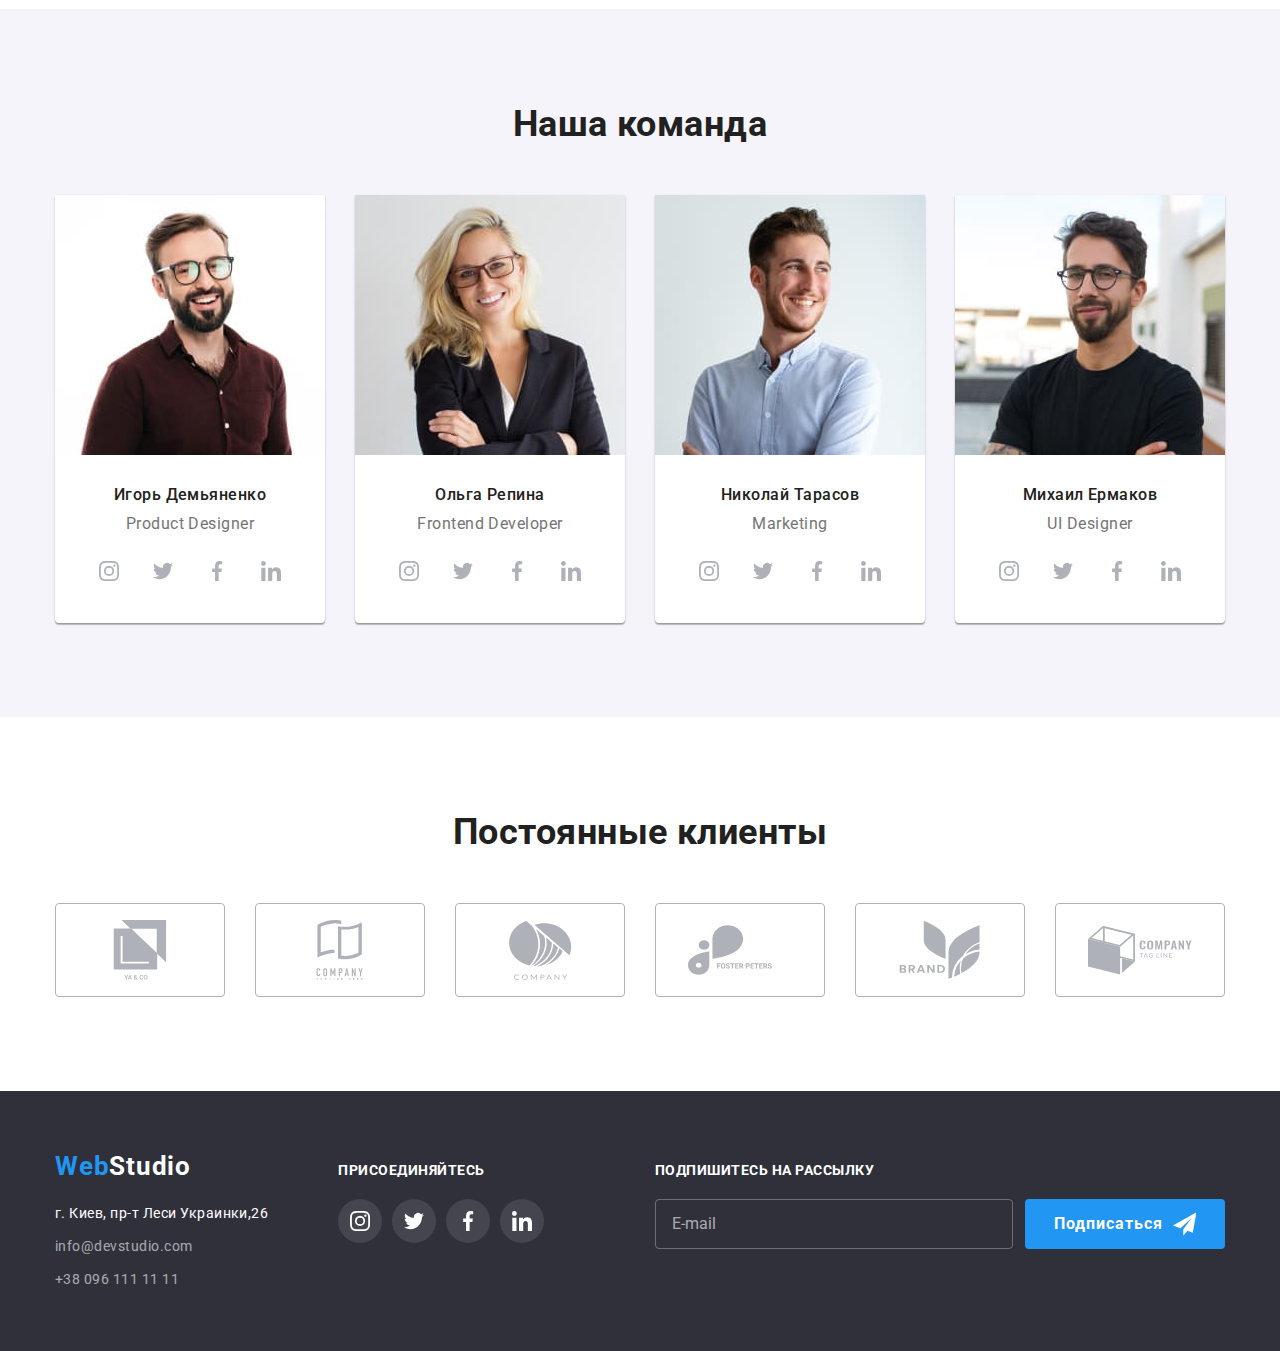
==== commit 5da9aa1f: "кадрирование карточек Portfolio" ====
--- a/index.html
+++ b/index.html
@@ -264,22 +264,22 @@
                 <source
                   media="(min-width: 1200px)"
                   srcset="
-                    ./images/team/team-card-1/desk-team-card-1/desk-team-card-1.jpg 1x,
-                    ./images/team/team-card-1/desk-team-card-1/desk-team-card-1.jpg 2x
+                    ./images/team/team-card-1/desk-team-card-1/desk-team-card-1.jpg    1x,
+                    ./images/team/team-card-1/desk-team-card-1/desk-team-card-1@2x.jpg 2x
                   "
                 />
                 <source
                   media="(min-width: 768px)"
                   srcset="
-                    ./images/team/team-card-1/tablet-team-card-1/tablet-team-card-1.jpg 1x,
-                    ./images/team/team-card-1/tablet-team-card-1/tablet-team-card-1.jpg 2x
+                    ./images/team/team-card-1/tablet-team-card-1/tablet-team-card-1.jpg    1x,
+                    ./images/team/team-card-1/tablet-team-card-1/tablet-team-card-1@2x.jpg 2x
                   "
                 />
                 <source
                   media="(min-width: 768px)"
                   srcset="
-                    ./images/team/team-card-1/mob-team-card-1/mob-team-card-1.jpg 1x,
-                    ./images/team/team-card-1/mob-team-card-1/mob-team-card-1.jpg 2x
+                    ./images/team/team-card-1/mob-team-card-1/mob-team-card-1.jpg    1x,
+                    ./images/team/team-card-1/mob-team-card-1/mob-team-card-1@2x.jpg 2x
                   "
                 />
                 <img
@@ -332,22 +332,22 @@
                 <source
                   media="(min-width: 1200px)"
                   srcset="
-                    ./images/team/team-card-2/desk-team-card-2/desk-team-card-2.jpg 1x,
-                    ./images/team/team-card-2/desk-team-card-2/desk-team-card-2.jpg 2x
+                    ./images/team/team-card-2/desk-team-card-2/desk-team-card-2.jpg    1x,
+                    ./images/team/team-card-2/desk-team-card-2/desk-team-card-2@2x.jpg 2x
                   "
                 />
                 <source
                   media="(min-width: 768px)"
                   srcset="
-                    ./images/team/team-card-2/tablet-team-card-2/tablet-team-card-2.jpg 1x,
-                    ./images/team/team-card-2/tablet-team-card-2/tablet-team-card-2.jpg 2x
+                    ./images/team/team-card-2/tablet-team-card-2/tablet-team-card-2.jpg    1x,
+                    ./images/team/team-card-2/tablet-team-card-2/tablet-team-card-2@2x.jpg 2x
                   "
                 />
                 <source
                   media="(min-width: 768px)"
                   srcset="
-                    ./images/team/team-card-2/mob-team-card-1/mob-team-card-2.jpg 1x,
-                    ./images/team/team-card-2/mob-team-card-2/mob-team-card-2.jpg 2x
+                    ./images/team/team-card-2/mob-team-card-1/mob-team-card-2.jpg    1x,
+                    ./images/team/team-card-2/mob-team-card-2/mob-team-card-2@2x.jpg 2x
                   "
                 />
                 <img
@@ -400,22 +400,22 @@
                 <source
                   media="(min-width: 1200px)"
                   srcset="
-                    ./images/team/team-card-3/desk-team-card-3/desk-team-card-3.jpg 1x,
-                    ./images/team/team-card-3/desk-team-card-3/desk-team-card-3.jpg 2x
+                    ./images/team/team-card-3/desk-team-card-3/desk-team-card-3.jpg    1x,
+                    ./images/team/team-card-3/desk-team-card-3/desk-team-card-3@2x.jpg 2x
                   "
                 />
                 <source
                   media="(min-width: 768px)"
                   srcset="
-                    ./images/team/team-card-3/tablet-team-card-3/tablet-team-card-3.jpg 1x,
-                    ./images/team/team-card-3/tablet-team-card-3/tablet-team-card-3.jpg 2x
+                    ./images/team/team-card-3/tablet-team-card-3/tablet-team-card-3.jpg    1x,
+                    ./images/team/team-card-3/tablet-team-card-3/tablet-team-card-3@2x.jpg 2x
                   "
                 />
                 <source
                   media="(min-width: 768px)"
                   srcset="
-                    ./images/team/team-card-3/mob-team-card-3/mob-team-card-3.jpg 1x,
-                    ./images/team/team-card-3/mob-team-card-3/mob-team-card-3.jpg 2x
+                    ./images/team/team-card-3/mob-team-card-3/mob-team-card-3.jpg    1x,
+                    ./images/team/team-card-3/mob-team-card-3/mob-team-card-3@2x.jpg 2x
                   "
                 />
                 <img
@@ -468,22 +468,22 @@
                 <source
                   media="(min-width: 1200px)"
                   srcset="
-                    ./images/team/team-card-4/desk-team-card-4/desk-team-card-4.jpg 1x,
-                    ./images/team/team-card-4/desk-team-card-4/desk-team-card-4.jpg 2x
+                    ./images/team/team-card-4/desk-team-card-4/desk-team-card-4.jpg    1x,
+                    ./images/team/team-card-4/desk-team-card-4/desk-team-card-4@2x.jpg 2x
                   "
                 />
                 <source
                   media="(min-width: 768px)"
                   srcset="
-                    ./images/team/team-card-4/tablet-team-card-4/tablet-team-card-4.jpg 1x,
-                    ./images/team/team-card-4/tablet-team-card-4/tablet-team-card-4.jpg 2x
+                    ./images/team/team-card-4/tablet-team-card-4/tablet-team-card-4.jpg    1x,
+                    ./images/team/team-card-4/tablet-team-card-4/tablet-team-card-4@2x.jpg 2x
                   "
                 />
                 <source
                   media="(min-width: 768px)"
                   srcset="
-                    ./images/team/team-card-4/mob-team-card-4/mob-team-card-4.jpg 1x,
-                    ./images/team/team-card-4/mob-team-card-4/mob-team-card-4.jpg 2x
+                    ./images/team/team-card-4/mob-team-card-4/mob-team-card-4.jpg    1x,
+                    ./images/team/team-card-4/mob-team-card-4/mob-team-card-4@2x.jpg 2x
                   "
                 />
                 <img
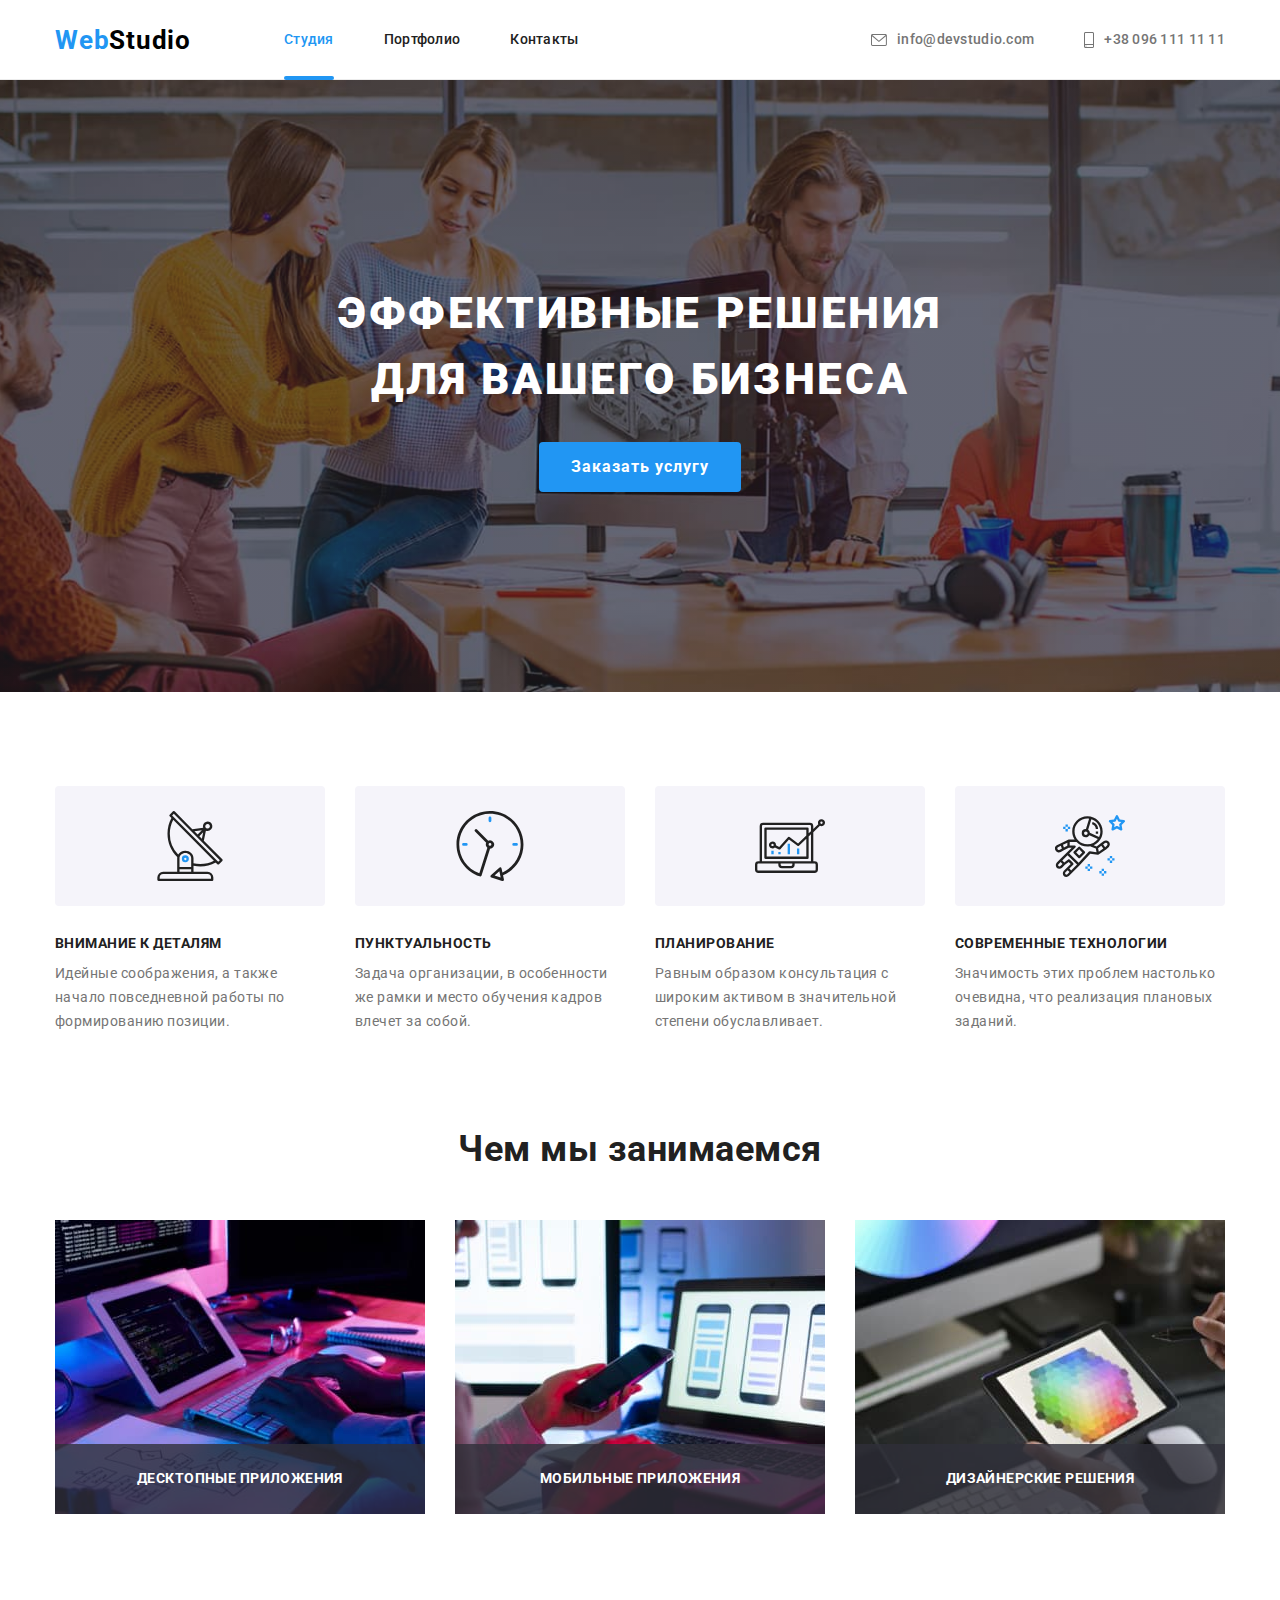
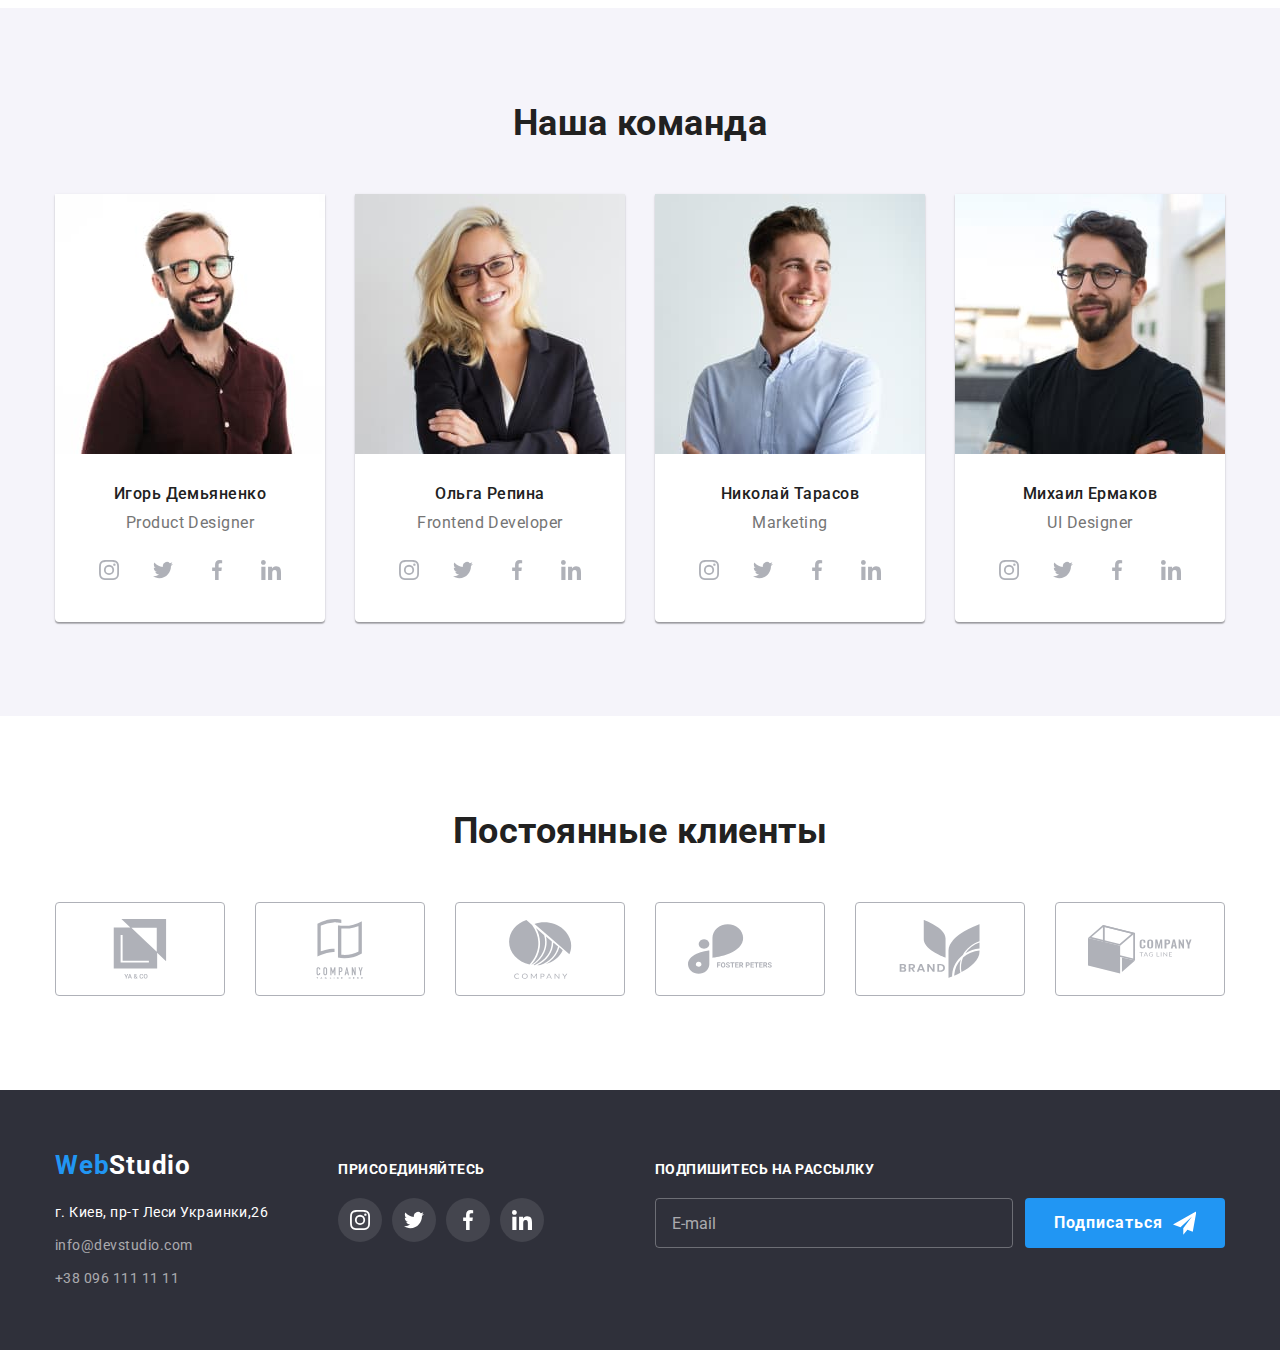
==== commit 02bdaec1: "поправка Header" ====
--- a/index.html
+++ b/index.html
@@ -764,9 +764,5 @@
 
     <script src="./js/modal.js"></script>
     <script src="./js/menu.js"></script>
-    <script>
-      const { height: headerHeight } = document.querySelector('.header').getBoundingClientRect();
-      document.body.style.paddingTop = `${headerHeight}px`;
-    </script>
   </body>
 </html>
--- a/css/main.min.css
+++ b/css/main.min.css
@@ -1 +1 @@
-body{background-color:#fff;color:#757575;font-family:"Roboto",sans-serif;letter-spacing:.03em}h1,h2,h3,ul,p{margin:0}img{display:block;max-width:100%;height:auto}.link{text-decoration:none}.list{padding:0;margin:0;list-style:none}.visually-hidden{position:absolute;width:1px;height:1px;margin:-1px;border:0;padding:0;clip:rect(0 0 0 0);overflow:hidden}.no-scroll{overflow:hidden}.works__button,.hero__button,.footer__button,.modal__button{display:inline-block;font-family:inherit;text-align:center;border:0;border-radius:4px;transition:background-color 250ms cubic-bezier(0.4, 0, 0.2, 1),color 250ms cubic-bezier(0.4, 0, 0.2, 1)}.conteiner{margin-left:auto;margin-right:auto;padding:0 15px}@media screen and (min-width: 480px){.conteiner{max-width:480px}}@media screen and (min-width: 768px){.conteiner{max-width:768px}}@media screen and (min-width: 1200px){.conteiner{max-width:1200px}}.networks{display:flex;justify-content:center}.networks__item:not(:last-child){margin-right:10px}.networks__link{display:flex;justify-content:center;align-items:center;width:44px;height:44px;border-radius:50%;transition:background-color 250ms cubic-bezier(0.4, 0, 0.2, 1)}.networks__link--fotter{background-color:rgba(255,255,255,.1)}.networks__link:hover,.networks__link:focus{background-color:#2196f3}.networks__icon{width:20px;height:20px}.networks__icon--footer{fill:#fff}.networks__icon--team{fill:#afb1b8;transition:fill 250ms cubic-bezier(0.4, 0, 0.2, 1)}.networks__link:hover .networks__icon--team,.networks__link:focus .networks__icon--team{fill:#fff}.logo{color:#2196f3;font-family:"Roboto",sans-serif;font-weight:700;font-size:24px;line-height:1.17;letter-spacing:.03em}@media screen and (min-width: 1200px){.logo{font-size:26px;line-height:1.19}}.nav__logo{padding:16px 0}@media screen and (min-width: 768px)and (max-width: 1199px){.nav__logo{padding:26px 0}}@media screen and (min-width: 768px)and (max-width: 1199px)and (min-width: 1200px){.nav__logo{padding:24px 0}}.logo__black{color:#000}.footer__logo{display:inline-block;margin-bottom:20px}.logo__white{color:#fff}.header{position:fixed;top:0;left:0;width:100%;min-height:60px;z-index:1;border-bottom:1px solid #ececec;background-color:#fff;font-weight:500;font-size:14px;line-height:1.14;letter-spacing:.02em}.header__conteiner{display:flex}.nav{display:flex;align-items:center}.nav__list{position:relative;display:none}@media screen and (min-width: 768px){.nav__list{display:flex;margin-left:88px}}@media screen and (min-width: 1200px){.nav__list{margin-left:93px}}.nav__link{display:none;padding:32px 0;color:#212121;transition:color 250ms cubic-bezier(0.4, 0, 0.2, 1)}@media screen and (min-width: 768px){.nav__link{display:block}}.nav__link--current{position:relative;color:#2196f3}.nav__link--current::after{position:absolute;left:0;bottom:-1px;display:inline-block;content:"";width:100%;height:4px;border-radius:2px;background-color:#2196f3}.nav__link:hover,.nav__link:focus{color:#2196f3}.nav__item{position:relative}.nav__item:not(:last-child){margin-right:50px}.contacts{display:none;margin-left:auto}@media screen and (min-width: 768px)and (max-width: 1199px){.contacts{display:block;padding:21px 0}.contacts__item:not(:last-child){margin-bottom:10px}}@media screen and (min-width: 1200px){.contacts{display:flex}.contacts__item:not(:last-child){margin-right:50px}}.contacts__link{display:flex;align-items:center;color:#757575;transition:color 250ms cubic-bezier(0.4, 0, 0.2, 1)}@media screen and (min-width: 1200px){.contacts__link{padding:32px 0}}.contacts__link:hover,.contacts__link:focus{color:#2196f3}.contacts__icon{display:inline-block;margin-right:10px;fill:#757575;transition:fill 250ms cubic-bezier(0.4, 0, 0.2, 1)}.contacts__link:hover .contacts__icon,.contacts__link:focus .contacts__icon{fill:#2196f3}.menu{position:fixed;top:0;left:0;width:100vw;height:100vh;z-index:5;background-color:#fff;transform:scale(1);transition:transform 250ms cubic-bezier(0.4, 0, 0.2, 1),visibility 250ms cubic-bezier(0.4, 0, 0.2, 1),opacity 250ms cubic-bezier(0.4, 0, 0.2, 1)}.menu.is-hidden{visibility:hidden;opacity:0;pointer-events:none;transform:scale(0.8)}.menu__conteiner{position:relative;padding:48px 40px;display:flex;flex-direction:column;height:100%;justify-content:space-between;overflow:scroll}@media screen and (min-width: 768px){.menu{display:none}}.menu-button{display:none;margin-left:auto;background-color:rgba(0,0,0,0);border:none;cursor:pointer}@media screen and (max-width: 767px){.menu-button{display:block}}.menu-button--close{position:absolute;top:0;right:0}.menu-button__icon{transition:fill 250ms cubic-bezier(0.4, 0, 0.2, 1)}.menu-button:hover .menu-button__icon{fill:#2196f3}.menu-nav__item:not(:last-child){margin-bottom:32px}.menu-nav__link{font-weight:500;font-size:40px;line-height:1.18;color:#212121;transition:color 250ms cubic-bezier(0.4, 0, 0.2, 1)}.menu-nav__link--current{color:#2196f3}.menu-nav__link:hover,.menu-nav__link:focus{color:#2196f3}.menu-contacts{margin-bottom:64px}.menu-contacts__item:not(:last-child){margin-bottom:32px}.menu-contacts__link{font-size:24px;line-height:1.17;color:#757575;transition:color 250ms cubic-bezier(0.4, 0, 0.2, 1)}.menu-contacts__link--tel{font-weight:500;font-size:34px;line-height:1.18;color:#2196f3}.menu-links{display:flex}.menu-links__item:not(:last-child){margin-right:20px}.menu-links__item{position:relative;font-weight:500;font-size:18px;line-height:1.22;color:#2196f3;cursor:pointer}.menu-links__link::after{position:absolute;right:-10px;display:inline-block;content:"";border:1px solid rgba(33,33,33,.2);height:22px}.hero{max-width:480px;margin-left:auto;margin-right:auto;padding:118px 0;background-color:#c4c4c4;background-image:linear-gradient(to right, rgba(47, 48, 58, 0.4), rgba(47, 48, 58, 0.4)),url(../images/bg/bg-mobile/bg-mobile.jpg);background-position:center;background-size:cover;background-repeat:no-repeat;text-align:center}@media screen and (min-width: 1200px){.hero{padding:200px 0}}@media(min-device-pixel-ratio: 2),(-webkit-min-device-pixel-ratio: 2),(min-resolution: 192dpi),(min-resolution: 2dppx){.hero{background-image:linear-gradient(to right, rgba(47, 48, 58, 0.4), rgba(47, 48, 58, 0.4)),url(../images/bg/bg-mobile/bg-mobile@2x.jpg)}}@media screen and (min-width: 768px){.hero{max-width:768px;background-image:linear-gradient(to right, rgba(47, 48, 58, 0.4), rgba(47, 48, 58, 0.4)),url(../images/bg/bg-tablet/bg-tablet.jpg)}}@media screen and (min-width: 768px)and (min-device-pixel-ratio: 2),screen and (min-width: 768px)and (-webkit-min-device-pixel-ratio: 2),screen and (min-width: 768px)and (min-resolution: 192dpi),screen and (min-width: 768px)and (min-resolution: 2dppx){.hero{background-image:linear-gradient(to right, rgba(47, 48, 58, 0.4), rgba(47, 48, 58, 0.4)),url(../images/bg/bg-tablet/bg-tablet@2x.jpg)}}@media screen and (min-width: 1200px){.hero{max-width:1600px;padding:200px 0;background-image:linear-gradient(to right, rgba(47, 48, 58, 0.4), rgba(47, 48, 58, 0.4)),url(../images/bg/bg-desktop/bg-desktop.jpg)}}@media screen and (min-width: 1200px)and (min-device-pixel-ratio: 2),screen and (min-width: 1200px)and (-webkit-min-device-pixel-ratio: 2),screen and (min-width: 1200px)and (min-resolution: 192dpi),screen and (min-width: 1200px)and (min-resolution: 2dppx){.hero{background-image:linear-gradient(to right, rgba(47, 48, 58, 0.4), rgba(47, 48, 58, 0.4)),url(../images/bg/bg-desktop/bg-desktop@2x.jpg)}}.hero__title{margin-left:auto;margin-right:auto;margin-bottom:30px;color:#fff;font-weight:900;font-size:26px;line-height:1.62;text-align:center;letter-spacing:.06em;text-transform:uppercase}@media screen and (min-width: 480px)and (max-width: 1199px){.hero__title{width:360px}}@media screen and (min-width: 1200px){.hero__title{width:696px;font-size:44px;line-height:1.5}}.section{padding:60px 0}@media screen and (min-width: 1200px){.section{padding:94px 0}}.section--padding{padding-top:0}.section--background{background-color:#f5f4fa}@media screen and (max-width: 1199px){.section.section--padding{padding:0}}.section__title{margin-bottom:30px;color:#212121;font-weight:700;font-size:28px;line-height:1.18;text-align:center}@media screen and (min-width: 1200px){.section__title{margin-bottom:50px;font-size:36px;line-height:1.17}}.section__title--hidden{display:none}@media screen and (min-width: 1200px){.section__title--hidden{display:block}}@media screen and (min-width: 768px){.specifics{display:flex}}@media screen and (min-width: 768px)and (max-width: 1199px){.specifics{flex-wrap:wrap;margin-right:-30px;margin-bottom:-30px}}.specifics__item{max-width:100%}@media screen and (min-width: 768px)and (max-width: 1199px){.specifics__item{width:calc(50% - 30px);margin-right:30px;margin-bottom:30px}}@media screen and (min-width: 1200px){.specifics__item{max-width:270px}}@media screen and (max-width: 767px){.specifics__item:not(:last-child){margin-bottom:30px}}@media screen and (min-width: 1200px){.specifics__item:not(:last-child){margin-right:30px}}.specifics__box{display:flex;height:120px;margin-bottom:30px;background-color:#f5f4fa;border-radius:4px;justify-content:center;align-items:center}.specifics__icon{width:70px;height:70px}.specifics__caption{color:#212121;margin-bottom:10px;font-weight:700;font-size:14px;line-height:1.14;text-transform:uppercase}.specifics__text{font-size:14px;line-height:1.7}.features{display:none}@media screen and (min-width: 1200px){.features{display:flex}}.features__item:not(:last-child){margin-right:30px}.features__card{position:relative}.features__thumb{display:flex;position:absolute;bottom:0;width:100%;height:70px;justify-content:center;align-items:center;background-color:rgba(47,48,58,.8)}.features__caption{color:#fff;font-weight:700;font-size:14px;line-height:1.14;text-align:center;letter-spacing:.03em;text-transform:uppercase}@media screen and (min-width: 768px){.team{display:flex}}@media screen and (min-width: 768px)and (max-width: 1199px){.team{flex-wrap:wrap;margin-right:-30px;margin-bottom:-30px}}.team__item{max-width:100%;border-radius:0px 0px 4px 4px;background-color:#fff;box-shadow:0px 1px 3px rgba(0,0,0,.12),0px 1px 1px rgba(0,0,0,.14),0px 2px 1px rgba(0,0,0,.2)}@media screen and (min-width: 768px)and (max-width: 1199px){.team__item{width:calc(50% - 30px);margin-right:30px}}@media screen and (max-width: 1199px){.team__item{margin-bottom:30px}}@media screen and (min-width: 1200px){.team__item{width:1200px}.team__item:not(:last-child){margin-right:30px}}.team__card{padding:30px}.team__caption{color:#212121;margin-bottom:10px;font-weight:500;font-size:16px;line-height:1.19;text-align:center}.team__text{font-size:16px;line-height:1.19;text-align:center;margin-bottom:16px}.clients{display:flex}@media screen and (max-width: 1199px){.clients{flex-wrap:wrap;margin-right:-30px;margin-bottom:-30px}}@media screen and (max-width: 767px){.clients__item{width:calc(50% - 30px)}}@media screen and (min-width: 768px){.clients__item{width:calc(33.3333333333% - 30px)}}@media screen and (max-width: 1199px){.clients__item{margin-right:30px;margin-bottom:30px}}@media screen and (min-width: 1200px){.clients__item{width:170px}.clients__item:not(:last-child){margin-right:30px}}.clients__links{display:flex;justify-content:center;align-items:center;padding:16px 32px;border:1px solid #afb1b8;border-radius:4px;transition:border 250ms cubic-bezier(0.4, 0, 0.2, 1)}.clients__links:hover,.clients__links:focus{border:1px solid #2196f3}.clients__icon{fill:#afb1b8;transition:fill 250ms cubic-bezier(0.4, 0, 0.2, 1)}.clients__links:hover .clients__icon,.clients__links:focus .clients__icon{fill:#2196f3}.footer{padding-top:60px;padding-bottom:60px;background-color:#2f303a}@media screen and (max-width: 1199px){.footer__conteiner{text-align:center}}@media screen and (min-width: 1200px){.footer__conteiner{display:flex;align-items:baseline}}@media screen and (min-width: 768px){.footer__inner{display:flex;align-items:baseline}}@media screen and (min-width: 768px)and (max-width: 1199px){.footer__inner{justify-content:space-around}}@media screen and (max-width: 1199px){.footer__inner{margin-bottom:60px}}@media screen and (max-width: 767px){.address{margin-bottom:60px}}@media screen and (min-width: 1200px){.address{margin-right:70px}}.address__list{font-style:normal;font-size:14px;line-height:1.7}.address__item:not(:last-child){margin-bottom:8px}@media screen and (min-width: 1200px){.address__item:not(:last-child){margin-bottom:9px}}.address__link{color:rgba(255,255,255,.6);transition:color 250ms cubic-bezier(0.4, 0, 0.2, 1)}.address__link:hover,.address__link:hover{color:#2196f3}.address__link--map{color:#fff;transition:color 250ms cubic-bezier(0.4, 0, 0.2, 1)}.footer-links__caption{display:inline-block;margin-bottom:20px;color:#fff;font-weight:700;font-size:14px;line-height:1.14;text-transform:uppercase}.footer-form{display:flex;flex-direction:column}@media screen and (min-width: 1200px){.footer-form{width:570px;margin-left:auto}}.footer-form__titel{margin-bottom:20px;color:#fff;font-weight:700;font-size:14px;line-height:1.14;text-transform:uppercase}@media screen and (min-width: 768px)and (max-width: 1199px){.mailing{padding:0 160px}}@media screen and (min-width: 1200px){.mailing{display:flex;align-items:stretch}}.mailing__input{width:100%;padding:15px 16px;border:1px solid rgba(255,255,255,.3);border-radius:4px;background-color:rgba(0,0,0,0);color:rgba(255,255,255,.6)}@media screen and (max-width: 1199px){.mailing__input:focus{border:1px solid rgba(255,255,255,.3)}}@media screen and (max-width: 1199px){.mailing__input{margin-bottom:20px}}.mailing__input::-moz-placeholder{color:rgba(255,255,255,.6);font-size:16px;line-height:1.25px}.mailing__input:-ms-input-placeholder{color:rgba(255,255,255,.6);font-size:16px;line-height:1.25px}.mailing__input::placeholder{color:rgba(255,255,255,.6);font-size:16px;line-height:1.25px}.buttons{display:flex}@media screen and (max-width: 767px){.buttons{flex-wrap:wrap;margin-bottom:25px}}@media screen and (min-width: 768px){.buttons{margin-bottom:30px;justify-content:center}}@media screen and (min-width: 1200px){.buttons{margin-bottom:50px}}.buttons__item:not(:last-child){margin-right:8px}@media screen and (max-width: 767px){.buttons__item{margin-bottom:15px}}@media screen and (min-width: 768px){.works__list{display:flex;flex-wrap:wrap;margin-right:-30px;margin-bottom:-30px}}.works__item{margin-bottom:30px}@media screen and (min-width: 768px){.works__item{width:calc(50% - 30px);margin-right:30px}}@media screen and (min-width: 1200px){.works__item{width:calc(33.3333333333% - 30px);margin-right:30px}}.product{display:flex;flex-direction:column;height:100%;transition:box-shadow 250ms cubic-bezier(0.4, 0, 0.2, 1)}.product:hover,.product:focus{box-shadow:0px 4px 4px rgba(0,0,0,.25),0px 1px 1px rgba(0,0,0,.12),0px 4px 4px rgba(0,0,0,.06),1px 4px 6px rgba(0,0,0,.16)}.product__thumb{position:relative;overflow:hidden}.product__info{color:#fff;font-size:18px;line-height:1.56}.product__name{flex-grow:1;border:1px solid #eee;border-top:none;padding:20px 24px}.product__caption{color:#212121;margin-bottom:4px;font-weight:700;font-size:18px;line-height:2;letter-spacing:.06em}.product__text{color:#757575;font-style:normal;font-size:16px;line-height:1.9}.product__overlay{position:absolute;top:0;left:0;width:100%;height:100%;padding:63px 24px;background-color:rgba(33,150,243,.9);transition:transform 250ms cubic-bezier(0.4, 0, 0.2, 1),opacity 250ms cubic-bezier(0.4, 0, 0.2, 1);transform:translateY(100%);overflow:auto;opacity:0}.product:hover .product__overlay,.product:focus .product__overlay{transform:translateY(0);opacity:1}.hero__button,.footer__button,.modal__button{min-width:200px;padding:10px 32px;background-color:#2196f3;color:#fff;cursor:pointer;transition:background-color 250ms cubic-bezier(0.4, 0, 0.2, 1),color 250ms cubic-bezier(0.4, 0, 0.2, 1);font-weight:700;font-size:16px;line-height:1.9;letter-spacing:.06em}.hero__button:hover,.hero__button:focus,.footer__button:hover,.footer__button:focus,.modal__button:hover,.modal__button:focus{background-color:#188ce8;color:#fff}.footer__button{padding:10px 29px}@media screen and (min-width: 1200px){.footer__button{display:flex;align-items:center;margin-left:12px}}.button__icon{display:inline-block;width:24px;height:24px;margin-left:10px}.modal__button{box-shadow:0px 1px 3px rgba(0,0,0,.12),0px 1px 1px rgba(0,0,0,.14),0px 2px 1px rgba(0,0,0,.2)}.works__button{padding:6px 22px;background-color:#f5f4fa;color:#212121;cursor:pointer;transition:background-color 250ms cubic-bezier(0.4, 0, 0.2, 1),color 250ms cubic-bezier(0.4, 0, 0.2, 1),box-shadow 250ms cubic-bezier(0.4, 0, 0.2, 1);font-weight:500;font-size:16px;line-height:1.6}.works__button--current,.works__button:hover,.works__button:focus{background-color:#2196f3;color:#fff;box-shadow:0px 3px 1px rgba(0,0,0,.1),0px 1px 2px rgba(0,0,0,.08),0px 2px 2px rgba(0,0,0,.12)}.backdrop{position:fixed;top:0;left:0;width:100%;height:100%;z-index:2;background-color:rgba(0,0,0,.2);opacity:1;transition:opacity 250ms cubic-bezier(0.4, 0, 0.2, 1),visibility 250ms cubic-bezier(0.4, 0, 0.2, 1);overflow:scroll}.backdrop.is-hidden{visibility:hidden;opacity:0;pointer-events:none}.backdrop-button{position:absolute;top:8px;right:8px;display:flex;justify-content:center;align-items:center;margin:0;padding:0;width:30px;height:30px;border-radius:50%;border:1px solid rgba(0,0,0,.1);background-color:#fff;cursor:pointer}.backdrop-button__icon{width:18px;height:18px;transition:fill 250ms cubic-bezier(0.4, 0, 0.2, 1)}.backdrop-button:hover .backdrop-button__icon{fill:#2196f3}.modal{position:absolute;top:50%;left:50%;padding:40px;border-radius:4px;background-color:#fff;box-shadow:0px 1px 3px rgba(0,0,0,.12),0px 1px 1px rgba(0,0,0,.14),0px 2px 1px rgba(0,0,0,.2);transform:translate(-50%, -50%) scale(1);transition:transform 250ms cubic-bezier(0.4, 0, 0.2, 1)}@media screen and (max-width: 479px){.modal{width:95vw}}@media screen and (min-width: 480px){.modal{width:450px}}@media screen and (min-width: 1200px){.modal{width:528px}}.backdrop.is-hidden+.modal{transform:translate(-50%, -50%) scale(1.1)}.modal-form{display:flex;flex-direction:column;align-items:center}.modal-form__titel{display:inline-block;margin-bottom:12px;color:#212121;font-weight:700;font-size:20px;line-height:1.15;text-align:center}.modal-form__meta{display:flex;flex-direction:column;width:100%;margin-bottom:20px}.modal-form__field{display:flex;flex-direction:column;margin-bottom:10px}.modal-form__label{margin-bottom:4px;font-size:12px;line-height:1.17;letter-spacing:.01em}.modal-form__inner{position:relative}.modal-form__input{width:100%;padding:11px 12px;padding-left:42px;height:40px;border:1px solid rgba(33,33,33,.2);border-radius:4px;outline:0px;transition:border 250ms cubic-bezier(0.4, 0, 0.2, 1);font-size:12px;line-height:1.17;letter-spacing:.01em}.modal-form__input:hover,.modal-form__input:focus{border:1px solid #2196f3;cursor:pointer}.modal-form__icon{position:absolute;bottom:0;left:12px;top:50%;transform:translateY(-50%);transition:fill 250ms cubic-bezier(0.4, 0, 0.2, 1)}.modal-form__input:hover+.modal-form__icon,.modal-form__input:focus+.modal-form__icon{fill:#2196f3;cursor:pointer}.modal-form__comment{display:flex;flex-direction:column}.modal-form__textarea{padding:12px 16px;width:100%;height:120px;border:1px solid rgba(33,33,33,.2);border-radius:4px;resize:none;outline:0px;font-size:12px;line-height:1.17;letter-spacing:.01em}.modal-form__textarea:hover,.modal-form__textarea:focus{border:1px solid #2196f3;cursor:pointer}.modal-form__textarea::-moz-placeholder{color:rgba(117,117,117,.5);font-size:12px;line-height:1.17;letter-spacing:.01em}.modal-form__textarea:-ms-input-placeholder{color:rgba(117,117,117,.5);font-size:12px;line-height:1.17;letter-spacing:.01em}.modal-form__textarea::placeholder{color:rgba(117,117,117,.5);font-size:12px;line-height:1.17;letter-spacing:.01em}.policy{display:flex;align-items:center;margin-bottom:30px}.policy__label{display:flex;align-items:center;cursor:pointer}.policy__text{font-size:12px;line-height:1.16}@media screen and (min-width: 480px){.policy__text{flex-shrink:0}}@media screen and (min-width: 1200px){.policy__text{font-size:14px;line-height:1.71}}.policy__link{margin-left:3px;color:#2196f3;font-size:12px;line-height:1.17;-webkit-text-decoration-line:underline;text-decoration-line:underline}@media screen and (min-width: 1200px){.policy__link{font-size:14px;line-height:1.71}}.checkbox{position:absolute;width:1px;height:1px;margin:-1px;border:0;padding:0;clip:rect(0 0 0 0);overflow:hidden}.policy__icon{display:inline-block;width:16px;height:15px;margin-right:7px;background-image:url(../images/icon-check-1.svg);background-repeat:no-repeat;background-size:contain;background-position:center}.checkbox:checked+.policy__icon{background-image:url(../images/icon-check-2.svg);background-repeat:no-repeat;background-size:contain;background-position:center}/*# sourceMappingURL=main.min.css.map */+body{padding-top:60px;background-color:#fff;color:#757575;font-family:"Roboto",sans-serif;letter-spacing:.03em}@media screen and (min-width: 768px){body{padding-top:80px}}h1,h2,h3,ul,p{margin:0}img{display:block;max-width:100%;height:auto}.link{text-decoration:none}.list{padding:0;margin:0;list-style:none}.visually-hidden{position:absolute;width:1px;height:1px;margin:-1px;border:0;padding:0;clip:rect(0 0 0 0);overflow:hidden}.no-scroll{overflow:hidden}.works__button,.hero__button,.footer__button,.modal__button{display:inline-block;font-family:inherit;text-align:center;border:0;border-radius:4px;transition:background-color 250ms cubic-bezier(0.4, 0, 0.2, 1),color 250ms cubic-bezier(0.4, 0, 0.2, 1)}.conteiner{margin-left:auto;margin-right:auto;padding:0 15px}@media screen and (min-width: 480px){.conteiner{max-width:480px}}@media screen and (min-width: 768px){.conteiner{max-width:768px}}@media screen and (min-width: 1200px){.conteiner{max-width:1200px}}.networks{display:flex;justify-content:center}.networks__item:not(:last-child){margin-right:10px}.networks__link{display:flex;justify-content:center;align-items:center;width:44px;height:44px;border-radius:50%;transition:background-color 250ms cubic-bezier(0.4, 0, 0.2, 1)}.networks__link--fotter{background-color:rgba(255,255,255,.1)}.networks__link:hover,.networks__link:focus{background-color:#2196f3}.networks__icon{width:20px;height:20px}.networks__icon--footer{fill:#fff}.networks__icon--team{fill:#afb1b8;transition:fill 250ms cubic-bezier(0.4, 0, 0.2, 1)}.networks__link:hover .networks__icon--team,.networks__link:focus .networks__icon--team{fill:#fff}.logo{color:#2196f3;font-family:"Roboto",sans-serif;font-weight:700;font-size:24px;line-height:1.17;letter-spacing:.03em}@media screen and (min-width: 1200px){.logo{font-size:26px;line-height:1.19}}.nav__logo{padding:16px 0}@media screen and (min-width: 768px)and (max-width: 1199px){.nav__logo{padding:26px 0}}@media screen and (min-width: 768px)and (max-width: 1199px)and (min-width: 1200px){.nav__logo{padding:24px 0}}.logo__black{color:#000}.footer__logo{display:inline-block;margin-bottom:20px}.logo__white{color:#fff}.header{position:fixed;top:0;left:0;width:100%;height:60px;z-index:1;border-bottom:1px solid #ececec;background-color:#fff;font-weight:500;font-size:14px;line-height:1.14;letter-spacing:.02em}@media screen and (min-width: 768px){.header{height:80px}}.header__conteiner{display:flex}.nav{display:flex;align-items:center}.nav__list{position:relative;display:none}@media screen and (min-width: 768px){.nav__list{display:flex;margin-left:88px}}@media screen and (min-width: 1200px){.nav__list{margin-left:93px}}.nav__link{display:none;padding:32px 0;color:#212121;transition:color 250ms cubic-bezier(0.4, 0, 0.2, 1)}@media screen and (min-width: 768px){.nav__link{display:block}}.nav__link--current{position:relative;color:#2196f3}.nav__link--current::after{position:absolute;left:0;bottom:2px;display:inline-block;content:"";width:100%;height:4px;border-radius:2px;background-color:#2196f3}@media screen and (min-width: 1200px){.nav__link--current::after{bottom:0}}.nav__link:hover,.nav__link:focus{color:#2196f3}.nav__item{position:relative}.nav__item:not(:last-child){margin-right:50px}.contacts{display:none;margin-left:auto}@media screen and (min-width: 768px)and (max-width: 1199px){.contacts{display:block;padding:21px 0}.contacts__item:not(:last-child){margin-bottom:10px}}@media screen and (min-width: 1200px){.contacts{display:flex}.contacts__item:not(:last-child){margin-right:50px}}.contacts__link{display:flex;align-items:center;color:#757575;transition:color 250ms cubic-bezier(0.4, 0, 0.2, 1)}@media screen and (min-width: 1200px){.contacts__link{padding:32px 0}}.contacts__link:hover,.contacts__link:focus{color:#2196f3}.contacts__icon{display:inline-block;margin-right:10px;fill:#757575;transition:fill 250ms cubic-bezier(0.4, 0, 0.2, 1)}.contacts__link:hover .contacts__icon,.contacts__link:focus .contacts__icon{fill:#2196f3}.menu{position:fixed;top:0;left:0;width:100vw;height:100vh;z-index:5;background-color:#fff;transform:scale(1);transition:transform 250ms cubic-bezier(0.4, 0, 0.2, 1),visibility 250ms cubic-bezier(0.4, 0, 0.2, 1),opacity 250ms cubic-bezier(0.4, 0, 0.2, 1)}.menu.is-hidden{visibility:hidden;opacity:0;pointer-events:none;transform:scale(0.8)}.menu__conteiner{position:relative;padding:48px 40px;display:flex;flex-direction:column;height:100%;justify-content:space-between;overflow:scroll}@media screen and (min-width: 768px){.menu{display:none}}.menu-button{display:none;margin-left:auto;background-color:rgba(0,0,0,0);border:none;cursor:pointer}@media screen and (max-width: 767px){.menu-button{display:block}}.menu-button--close{position:absolute;top:0;right:0}.menu-button__icon{transition:fill 250ms cubic-bezier(0.4, 0, 0.2, 1)}.menu-button:hover .menu-button__icon{fill:#2196f3}.menu-nav__item:not(:last-child){margin-bottom:32px}.menu-nav__link{font-weight:500;font-size:40px;line-height:1.18;color:#212121;transition:color 250ms cubic-bezier(0.4, 0, 0.2, 1)}.menu-nav__link--current{color:#2196f3}.menu-nav__link:hover,.menu-nav__link:focus{color:#2196f3}.menu-contacts{margin-bottom:64px}.menu-contacts__item:not(:last-child){margin-bottom:32px}.menu-contacts__link{font-size:24px;line-height:1.17;color:#757575;transition:color 250ms cubic-bezier(0.4, 0, 0.2, 1)}.menu-contacts__link--tel{font-weight:500;font-size:34px;line-height:1.18;color:#2196f3}.menu-links{display:flex}.menu-links__item:not(:last-child){margin-right:20px}.menu-links__item{position:relative;font-weight:500;font-size:18px;line-height:1.22;color:#2196f3;cursor:pointer}.menu-links__link::after{position:absolute;right:-10px;display:inline-block;content:"";border:1px solid rgba(33,33,33,.2);height:22px}.hero{max-width:480px;margin-left:auto;margin-right:auto;padding:118px 0;background-color:#c4c4c4;background-image:linear-gradient(to right, rgba(47, 48, 58, 0.4), rgba(47, 48, 58, 0.4)),url(../images/bg/bg-mobile/bg-mobile.jpg);background-position:center;background-size:cover;background-repeat:no-repeat;text-align:center}@media screen and (min-width: 1200px){.hero{padding:200px 0}}@media(min-device-pixel-ratio: 2),(-webkit-min-device-pixel-ratio: 2),(min-resolution: 192dpi),(min-resolution: 2dppx){.hero{background-image:linear-gradient(to right, rgba(47, 48, 58, 0.4), rgba(47, 48, 58, 0.4)),url(../images/bg/bg-mobile/bg-mobile@2x.jpg)}}@media screen and (min-width: 768px){.hero{max-width:768px;background-image:linear-gradient(to right, rgba(47, 48, 58, 0.4), rgba(47, 48, 58, 0.4)),url(../images/bg/bg-tablet/bg-tablet.jpg)}}@media screen and (min-width: 768px)and (min-device-pixel-ratio: 2),screen and (min-width: 768px)and (-webkit-min-device-pixel-ratio: 2),screen and (min-width: 768px)and (min-resolution: 192dpi),screen and (min-width: 768px)and (min-resolution: 2dppx){.hero{background-image:linear-gradient(to right, rgba(47, 48, 58, 0.4), rgba(47, 48, 58, 0.4)),url(../images/bg/bg-tablet/bg-tablet@2x.jpg)}}@media screen and (min-width: 1200px){.hero{max-width:1600px;padding:200px 0;background-image:linear-gradient(to right, rgba(47, 48, 58, 0.4), rgba(47, 48, 58, 0.4)),url(../images/bg/bg-desktop/bg-desktop.jpg)}}@media screen and (min-width: 1200px)and (min-device-pixel-ratio: 2),screen and (min-width: 1200px)and (-webkit-min-device-pixel-ratio: 2),screen and (min-width: 1200px)and (min-resolution: 192dpi),screen and (min-width: 1200px)and (min-resolution: 2dppx){.hero{background-image:linear-gradient(to right, rgba(47, 48, 58, 0.4), rgba(47, 48, 58, 0.4)),url(../images/bg/bg-desktop/bg-desktop@2x.jpg)}}.hero__title{margin-left:auto;margin-right:auto;margin-bottom:30px;color:#fff;font-weight:900;font-size:26px;line-height:1.62;text-align:center;letter-spacing:.06em;text-transform:uppercase}@media screen and (min-width: 480px)and (max-width: 1199px){.hero__title{width:360px}}@media screen and (min-width: 1200px){.hero__title{width:696px;font-size:44px;line-height:1.5}}.section{padding:60px 0}@media screen and (min-width: 1200px){.section{padding:94px 0}}.section--padding{padding-top:0}.section--background{background-color:#f5f4fa}@media screen and (max-width: 1199px){.section.section--padding{padding:0}}.section__title{margin-bottom:30px;color:#212121;font-weight:700;font-size:28px;line-height:1.18;text-align:center}@media screen and (min-width: 1200px){.section__title{margin-bottom:50px;font-size:36px;line-height:1.17}}.section__title--hidden{display:none}@media screen and (min-width: 1200px){.section__title--hidden{display:block}}@media screen and (min-width: 768px){.specifics{display:flex}}@media screen and (min-width: 768px)and (max-width: 1199px){.specifics{flex-wrap:wrap;margin-right:-30px;margin-bottom:-30px}}.specifics__item{max-width:100%}@media screen and (min-width: 768px)and (max-width: 1199px){.specifics__item{width:calc(50% - 30px);margin-right:30px;margin-bottom:30px}}@media screen and (min-width: 1200px){.specifics__item{max-width:270px}}@media screen and (max-width: 767px){.specifics__item:not(:last-child){margin-bottom:30px}}@media screen and (min-width: 1200px){.specifics__item:not(:last-child){margin-right:30px}}.specifics__box{display:flex;height:120px;margin-bottom:30px;background-color:#f5f4fa;border-radius:4px;justify-content:center;align-items:center}.specifics__icon{width:70px;height:70px}.specifics__caption{color:#212121;margin-bottom:10px;font-weight:700;font-size:14px;line-height:1.14;text-transform:uppercase}.specifics__text{font-size:14px;line-height:1.7}.features{display:none}@media screen and (min-width: 1200px){.features{display:flex}}.features__item:not(:last-child){margin-right:30px}.features__card{position:relative}.features__thumb{display:flex;position:absolute;bottom:0;width:100%;height:70px;justify-content:center;align-items:center;background-color:rgba(47,48,58,.8)}.features__caption{color:#fff;font-weight:700;font-size:14px;line-height:1.14;text-align:center;letter-spacing:.03em;text-transform:uppercase}@media screen and (min-width: 768px){.team{display:flex}}@media screen and (min-width: 768px)and (max-width: 1199px){.team{flex-wrap:wrap;margin-left:-30px;margin-top:-30px}}.team__item{max-width:100%;border-radius:0px 0px 4px 4px;background-color:#fff;box-shadow:0px 1px 3px rgba(0,0,0,.12),0px 1px 1px rgba(0,0,0,.14),0px 2px 1px rgba(0,0,0,.2)}@media screen and (max-width: 767px){.team__item:not(:last-child){margin-bottom:30px}}@media screen and (min-width: 768px)and (max-width: 1199px){.team__item{width:calc(50% - 30px);margin-left:30px;margin-top:30px}}@media screen and (min-width: 1200px){.team__item{width:1200px}.team__item:not(:last-child){margin-right:30px}}.team__card{padding:30px}.team__caption{color:#212121;margin-bottom:10px;font-weight:500;font-size:16px;line-height:1.19;text-align:center}.team__text{font-size:16px;line-height:1.19;text-align:center;margin-bottom:16px}@media screen and (min-width: 480px){.clients{display:flex}}@media screen and (min-width: 480px)and (max-width: 1199px){.clients{flex-wrap:wrap;margin-left:-30px;margin-top:-30px}}.clients__item{max-width:100%}@media screen and (max-width: 479px){.clients__item:not(:last-child){margin-bottom:30px}}@media screen and (min-width: 480px)and (max-width: 767px){.clients__item{width:calc(50% - 30px);margin-left:30px;margin-top:30px;margin-bottom:0}}@media screen and (min-width: 768px)and (max-width: 1199px){.clients__item{width:calc(33.3333333333% - 30px);margin-left:30px;margin-top:30px}}@media screen and (min-width: 1200px){.clients__item{width:170px}.clients__item:not(:last-child){margin-right:30px}}.clients__links{display:flex;justify-content:center;align-items:center;padding:16px 32px;border:1px solid #afb1b8;border-radius:4px;transition:border 250ms cubic-bezier(0.4, 0, 0.2, 1)}.clients__links:hover,.clients__links:focus{border:1px solid #2196f3}.clients__icon{fill:#afb1b8;transition:fill 250ms cubic-bezier(0.4, 0, 0.2, 1)}.clients__links:hover .clients__icon,.clients__links:focus .clients__icon{fill:#2196f3}.footer{padding-top:60px;padding-bottom:60px;background-color:#2f303a}@media screen and (max-width: 1199px){.footer__conteiner{text-align:center}}@media screen and (min-width: 1200px){.footer__conteiner{display:flex;align-items:baseline}}@media screen and (min-width: 768px){.footer__inner{display:flex;align-items:baseline}}@media screen and (min-width: 768px)and (max-width: 1199px){.footer__inner{justify-content:space-around}}@media screen and (max-width: 1199px){.footer__inner{margin-bottom:60px}}@media screen and (max-width: 767px){.address{margin-bottom:60px}}@media screen and (min-width: 1200px){.address{margin-right:70px}}.address__list{font-style:normal;font-size:14px;line-height:1.7}.address__item:not(:last-child){margin-bottom:8px}@media screen and (min-width: 1200px){.address__item:not(:last-child){margin-bottom:9px}}.address__link{color:rgba(255,255,255,.6);transition:color 250ms cubic-bezier(0.4, 0, 0.2, 1)}.address__link:hover,.address__link:hover{color:#2196f3}.address__link--map{color:#fff;transition:color 250ms cubic-bezier(0.4, 0, 0.2, 1)}.footer-links__caption{display:inline-block;margin-bottom:20px;color:#fff;font-weight:700;font-size:14px;line-height:1.14;text-transform:uppercase}.footer-form{display:flex;flex-direction:column}@media screen and (min-width: 1200px){.footer-form{width:570px;margin-left:auto}}.footer-form__titel{margin-bottom:20px;color:#fff;font-weight:700;font-size:14px;line-height:1.14;text-transform:uppercase}@media screen and (min-width: 768px)and (max-width: 1199px){.mailing{padding:0 160px}}@media screen and (min-width: 1200px){.mailing{display:flex;align-items:stretch}}.mailing__input{width:100%;height:50px;padding-left:16px;border:1px solid rgba(255,255,255,.3);border-radius:4px;background-color:rgba(0,0,0,0);color:rgba(255,255,255,.6)}@media screen and (max-width: 1199px){.mailing__input:focus{border:1px solid rgba(255,255,255,.3)}}@media screen and (max-width: 1199px){.mailing__input{margin-bottom:20px}}.mailing__input::-moz-placeholder{color:rgba(255,255,255,.6);font-size:16px;line-height:1.25px}.mailing__input:-ms-input-placeholder{color:rgba(255,255,255,.6);font-size:16px;line-height:1.25px}.mailing__input::placeholder{color:rgba(255,255,255,.6);font-size:16px;line-height:1.25px}.buttons{display:flex}@media screen and (max-width: 767px){.buttons{flex-wrap:wrap;margin-bottom:25px}}@media screen and (min-width: 768px){.buttons{margin-bottom:30px;justify-content:center}}@media screen and (min-width: 1200px){.buttons{margin-bottom:50px}}.buttons__item:not(:last-child){margin-right:8px}@media screen and (max-width: 767px){.buttons__item{margin-bottom:15px}}@media screen and (min-width: 768px){.works__list{display:flex;flex-wrap:wrap;margin-left:-30px;margin-top:-30px}}@media screen and (max-width: 767px){.works__item:not(:last-child){margin-bottom:30px}}@media screen and (min-width: 768px){.works__item{width:calc(50% - 30px);margin-left:30px;margin-top:30px}}@media screen and (min-width: 1200px){.works__item{width:calc(33.3333333333% - 30px)}}.product{display:flex;flex-direction:column;height:100%;transition:box-shadow 250ms cubic-bezier(0.4, 0, 0.2, 1)}.product:hover,.product:focus{box-shadow:0px 4px 4px rgba(0,0,0,.25),0px 1px 1px rgba(0,0,0,.12),0px 4px 4px rgba(0,0,0,.06),1px 4px 6px rgba(0,0,0,.16)}.product__thumb{position:relative;overflow:hidden}.product__info{color:#fff;font-size:18px;line-height:1.56}.product__name{flex-grow:1;border:1px solid #eee;border-top:none;padding:20px 24px}.product__caption{color:#212121;margin-bottom:4px;font-weight:700;font-size:18px;line-height:2;letter-spacing:.06em}.product__text{color:#757575;font-style:normal;font-size:16px;line-height:1.9}.product__overlay{position:absolute;top:0;left:0;width:100%;height:100%;padding:63px 24px;background-color:rgba(33,150,243,.9);transition:transform 250ms cubic-bezier(0.4, 0, 0.2, 1),opacity 250ms cubic-bezier(0.4, 0, 0.2, 1);transform:translateY(100%);overflow:auto;opacity:0}.product:hover .product__overlay,.product:focus .product__overlay{transform:translateY(0);opacity:1}.hero__button,.footer__button,.modal__button{min-width:200px;padding:10px 32px;background-color:#2196f3;color:#fff;cursor:pointer;transition:background-color 250ms cubic-bezier(0.4, 0, 0.2, 1),color 250ms cubic-bezier(0.4, 0, 0.2, 1);font-weight:700;font-size:16px;line-height:1.9;letter-spacing:.06em}.hero__button:hover,.hero__button:focus,.footer__button:hover,.footer__button:focus,.modal__button:hover,.modal__button:focus{background-color:#188ce8;color:#fff}.footer__button{padding:10px 29px}@media screen and (min-width: 1200px){.footer__button{display:flex;align-items:center;margin-left:12px}}.button__icon{display:inline-block;width:24px;height:24px;margin-left:10px}.modal__button{box-shadow:0px 1px 3px rgba(0,0,0,.12),0px 1px 1px rgba(0,0,0,.14),0px 2px 1px rgba(0,0,0,.2)}.works__button{padding:6px 22px;background-color:#f5f4fa;color:#212121;cursor:pointer;transition:background-color 250ms cubic-bezier(0.4, 0, 0.2, 1),color 250ms cubic-bezier(0.4, 0, 0.2, 1),box-shadow 250ms cubic-bezier(0.4, 0, 0.2, 1);font-weight:500;font-size:16px;line-height:1.6}.works__button--current,.works__button:hover,.works__button:focus{background-color:#2196f3;color:#fff;box-shadow:0px 3px 1px rgba(0,0,0,.1),0px 1px 2px rgba(0,0,0,.08),0px 2px 2px rgba(0,0,0,.12)}.backdrop{position:fixed;top:0;left:0;width:100%;height:100%;z-index:2;background-color:rgba(0,0,0,.2);opacity:1;transition:opacity 250ms cubic-bezier(0.4, 0, 0.2, 1),visibility 250ms cubic-bezier(0.4, 0, 0.2, 1);overflow:scroll}.backdrop.is-hidden{visibility:hidden;opacity:0;pointer-events:none}.backdrop-button{position:absolute;top:8px;right:8px;display:flex;justify-content:center;align-items:center;margin:0;padding:0;width:30px;height:30px;border-radius:50%;border:1px solid rgba(0,0,0,.1);background-color:#fff;cursor:pointer}.backdrop-button__icon{width:18px;height:18px;transition:fill 250ms cubic-bezier(0.4, 0, 0.2, 1)}.backdrop-button:hover .backdrop-button__icon{fill:#2196f3}.modal{position:absolute;top:50%;left:50%;padding:40px;border-radius:4px;background-color:#fff;box-shadow:0px 1px 3px rgba(0,0,0,.12),0px 1px 1px rgba(0,0,0,.14),0px 2px 1px rgba(0,0,0,.2);transform:translate(-50%, -50%) scale(1);transition:transform 250ms cubic-bezier(0.4, 0, 0.2, 1)}@media screen and (max-width: 479px){.modal{width:95vw}}@media screen and (min-width: 480px){.modal{width:450px}}@media screen and (min-width: 1200px){.modal{width:528px}}.backdrop.is-hidden+.modal{transform:translate(-50%, -50%) scale(1.1)}.modal-form{display:flex;flex-direction:column;align-items:center}.modal-form__titel{display:inline-block;margin-bottom:12px;color:#212121;font-weight:700;font-size:20px;line-height:1.15;text-align:center}.modal-form__meta{display:flex;flex-direction:column;width:100%;margin-bottom:20px}.modal-form__field{display:flex;flex-direction:column;margin-bottom:10px}.modal-form__label{margin-bottom:4px;font-size:12px;line-height:1.17;letter-spacing:.01em}.modal-form__inner{position:relative}.modal-form__input{width:100%;padding:11px 12px;padding-left:42px;height:40px;border:1px solid rgba(33,33,33,.2);border-radius:4px;outline:0px;transition:border 250ms cubic-bezier(0.4, 0, 0.2, 1);font-size:12px;line-height:1.17;letter-spacing:.01em}.modal-form__input:hover,.modal-form__input:focus{border:1px solid #2196f3;cursor:pointer}.modal-form__icon{position:absolute;bottom:0;left:12px;top:50%;transform:translateY(-50%);transition:fill 250ms cubic-bezier(0.4, 0, 0.2, 1)}.modal-form__input:hover+.modal-form__icon,.modal-form__input:focus+.modal-form__icon{fill:#2196f3;cursor:pointer}.modal-form__comment{display:flex;flex-direction:column}.modal-form__textarea{padding:12px 16px;width:100%;height:120px;border:1px solid rgba(33,33,33,.2);border-radius:4px;resize:none;outline:0px;font-size:12px;line-height:1.17;letter-spacing:.01em}.modal-form__textarea:hover,.modal-form__textarea:focus{border:1px solid #2196f3;cursor:pointer}.modal-form__textarea::-moz-placeholder{color:rgba(117,117,117,.5);font-size:12px;line-height:1.17;letter-spacing:.01em}.modal-form__textarea:-ms-input-placeholder{color:rgba(117,117,117,.5);font-size:12px;line-height:1.17;letter-spacing:.01em}.modal-form__textarea::placeholder{color:rgba(117,117,117,.5);font-size:12px;line-height:1.17;letter-spacing:.01em}.policy{display:flex;align-items:center;margin-bottom:30px}.policy__label{display:flex;align-items:center;cursor:pointer}.policy__text{font-size:12px;line-height:1.16}@media screen and (min-width: 480px){.policy__text{flex-shrink:0}}@media screen and (min-width: 1200px){.policy__text{font-size:14px;line-height:1.71}}.policy__link{margin-left:3px;color:#2196f3;font-size:12px;line-height:1.17;-webkit-text-decoration-line:underline;text-decoration-line:underline}@media screen and (min-width: 1200px){.policy__link{font-size:14px;line-height:1.71}}.checkbox{position:absolute;width:1px;height:1px;margin:-1px;border:0;padding:0;clip:rect(0 0 0 0);overflow:hidden}.policy__icon{display:inline-block;width:16px;height:15px;margin-right:7px;background-image:url(../images/icon-check-1.svg);background-repeat:no-repeat;background-size:contain;background-position:center}.checkbox:checked+.policy__icon{background-image:url(../images/icon-check-2.svg);background-repeat:no-repeat;background-size:contain;background-position:center}/*# sourceMappingURL=main.min.css.map */